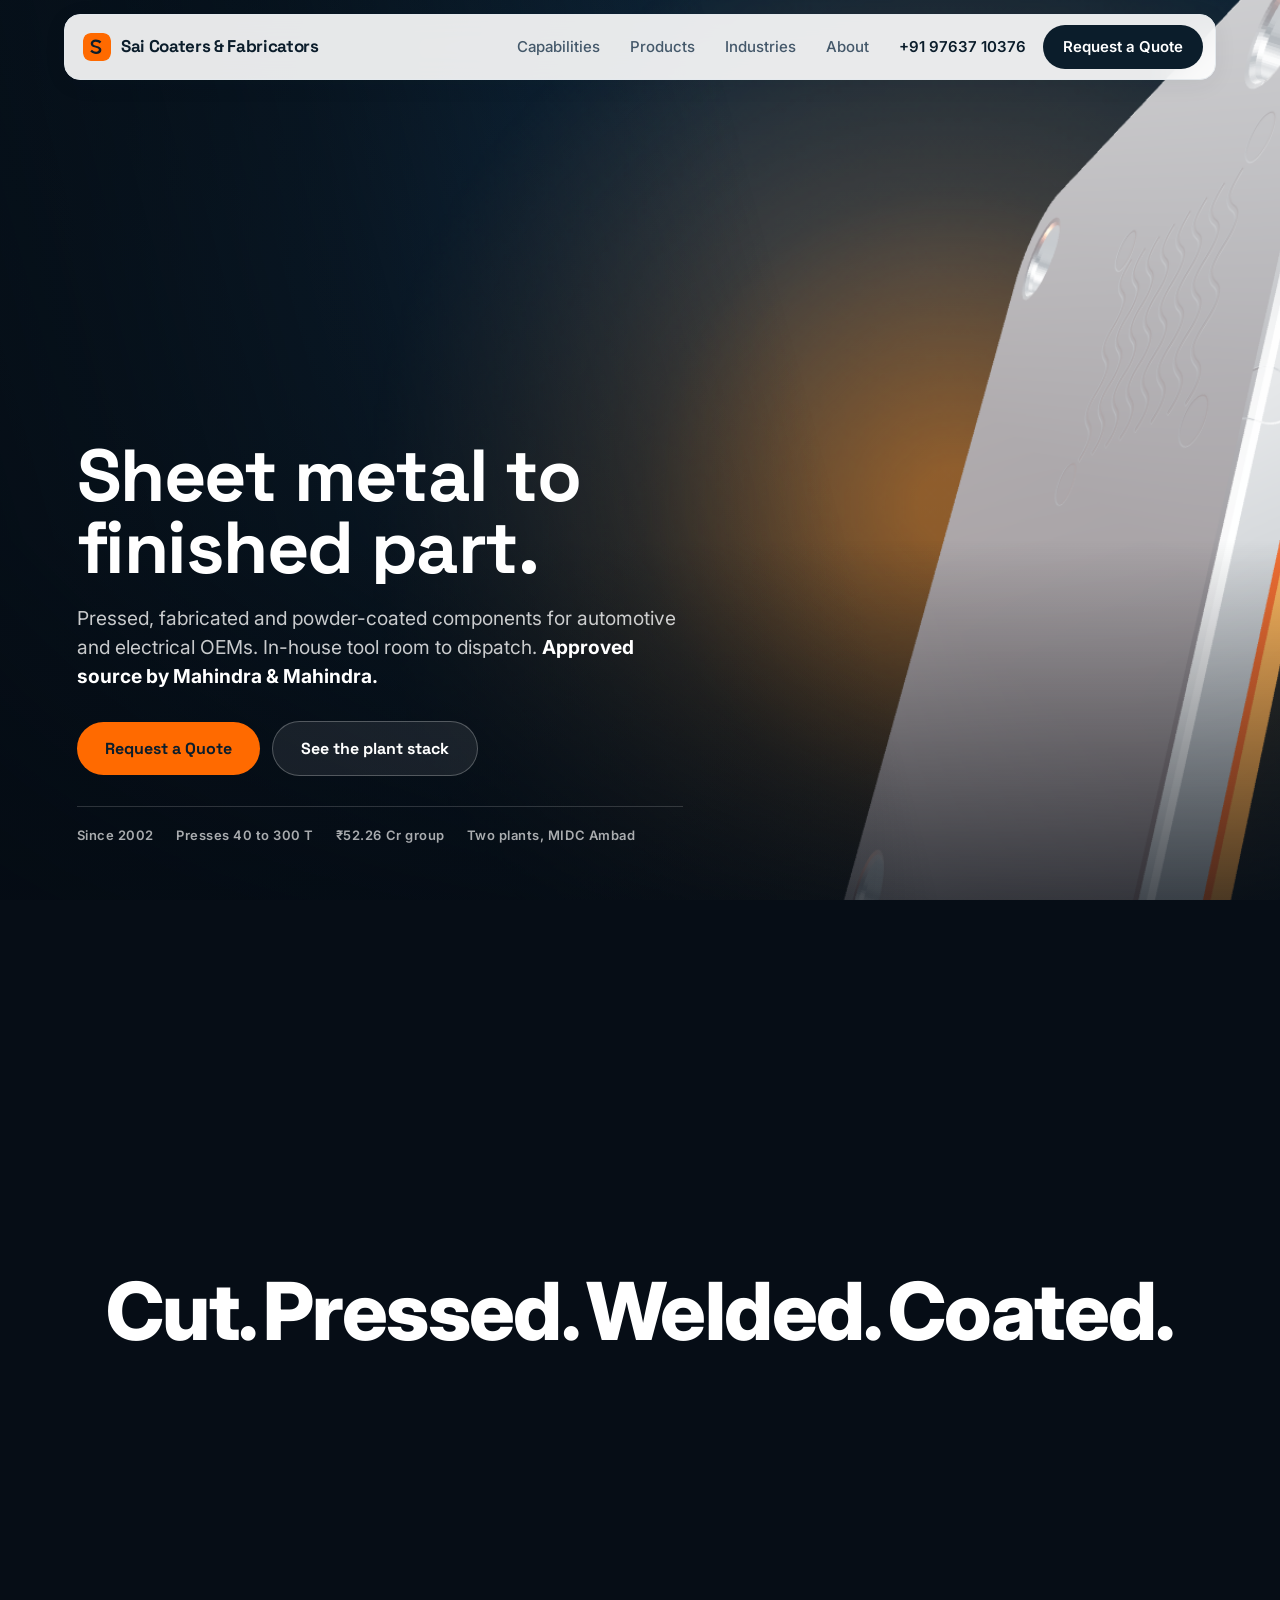
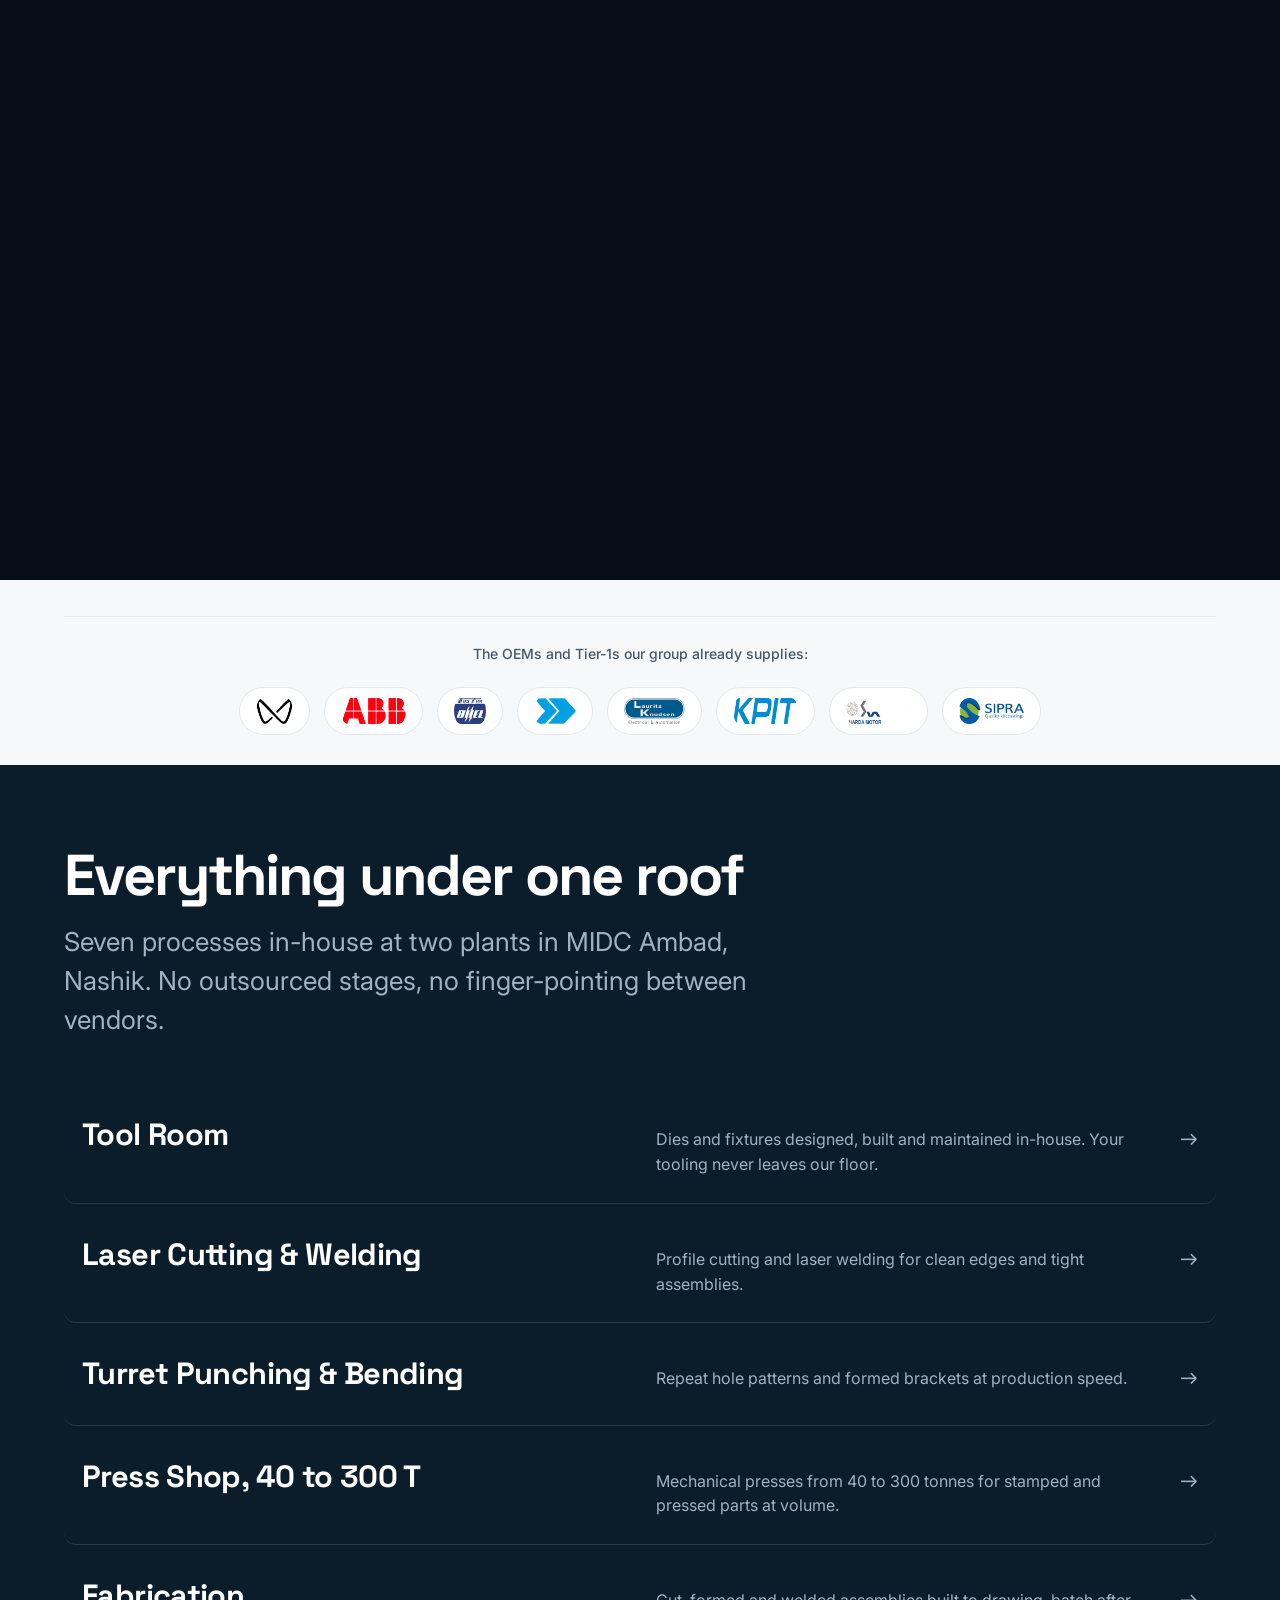
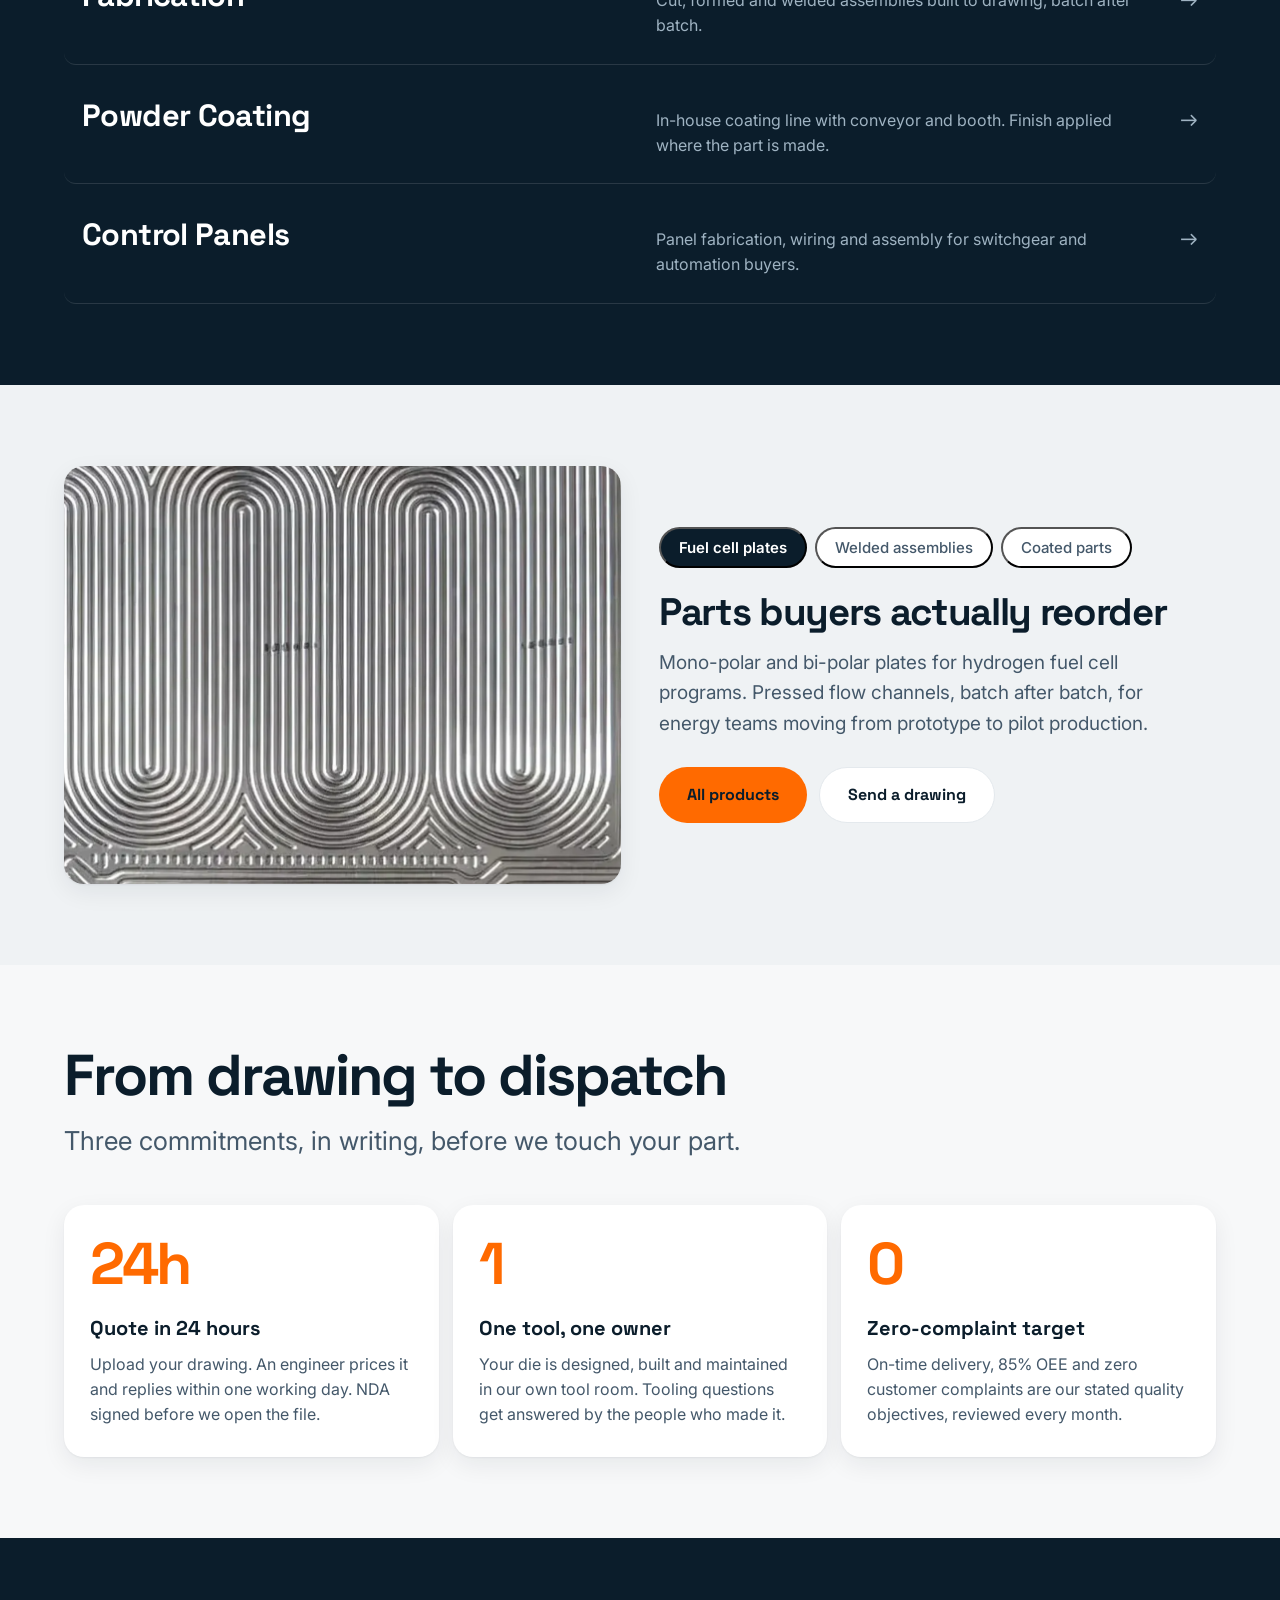
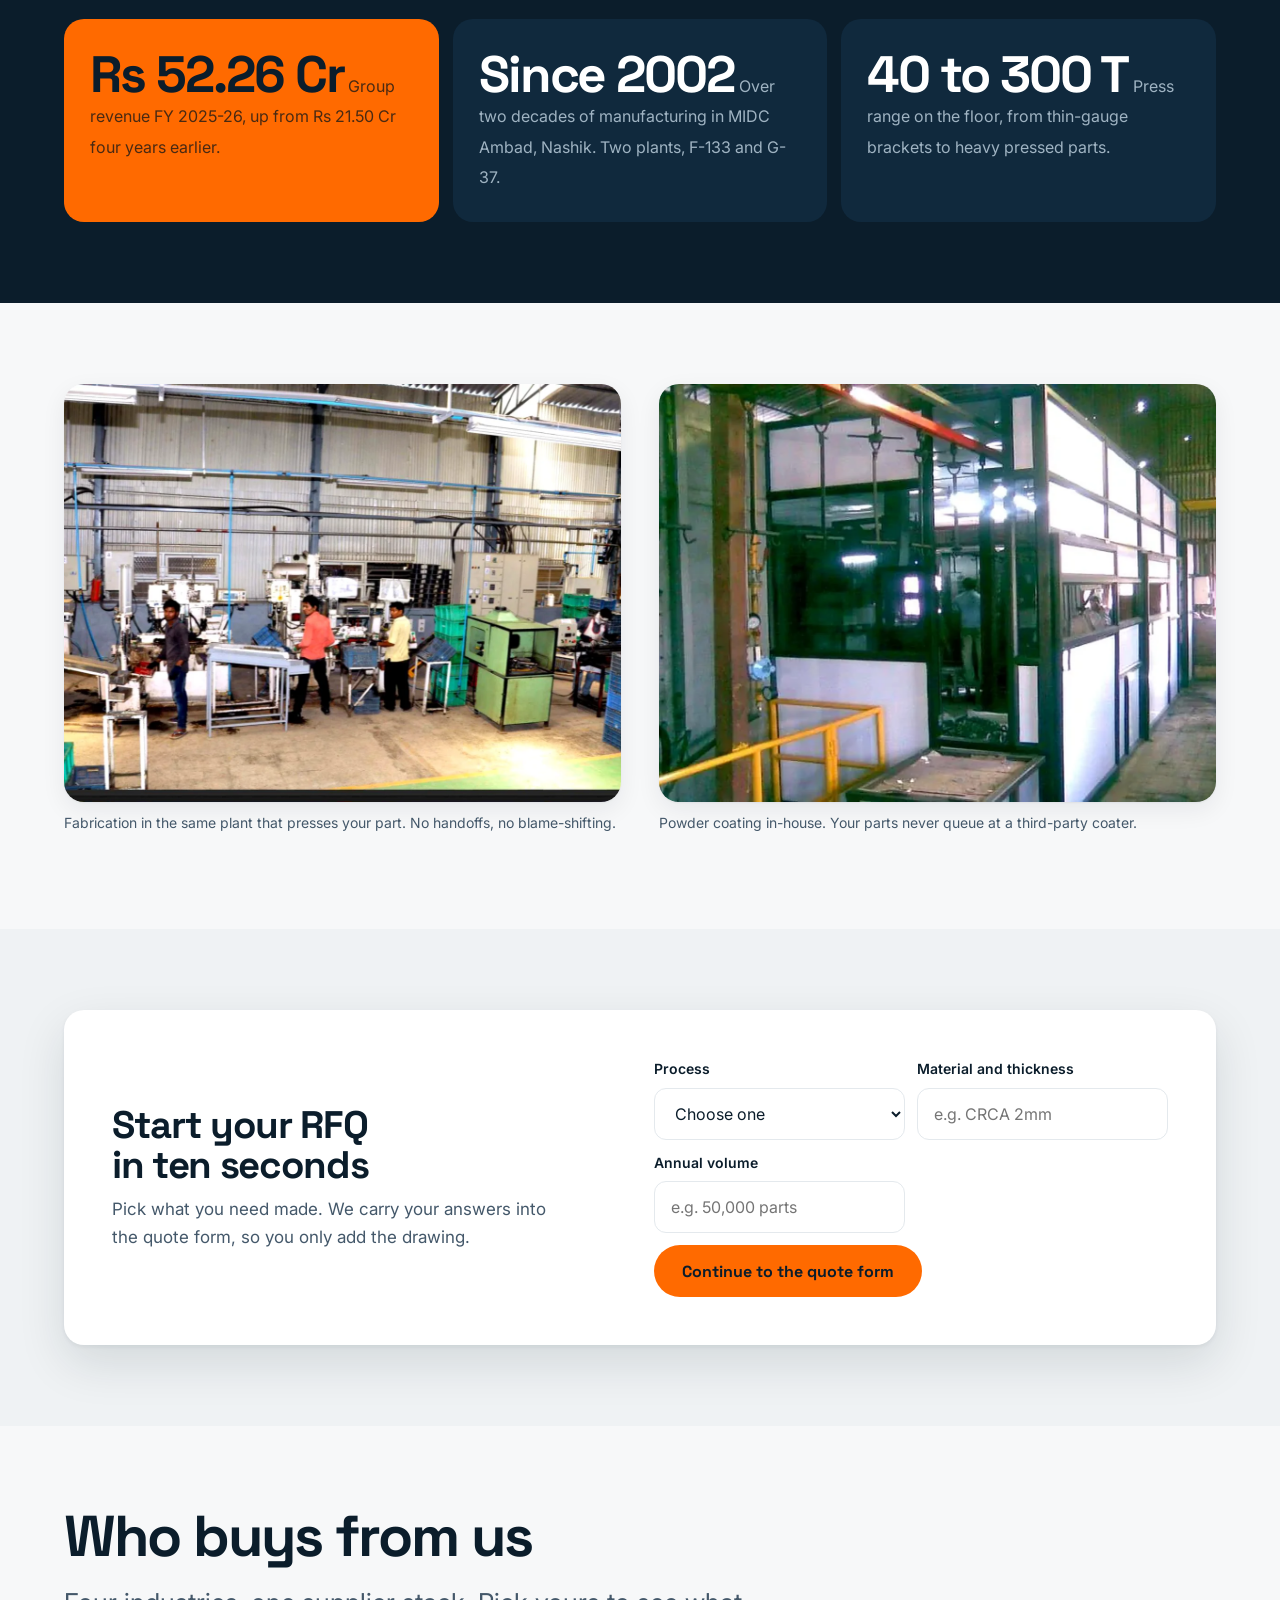
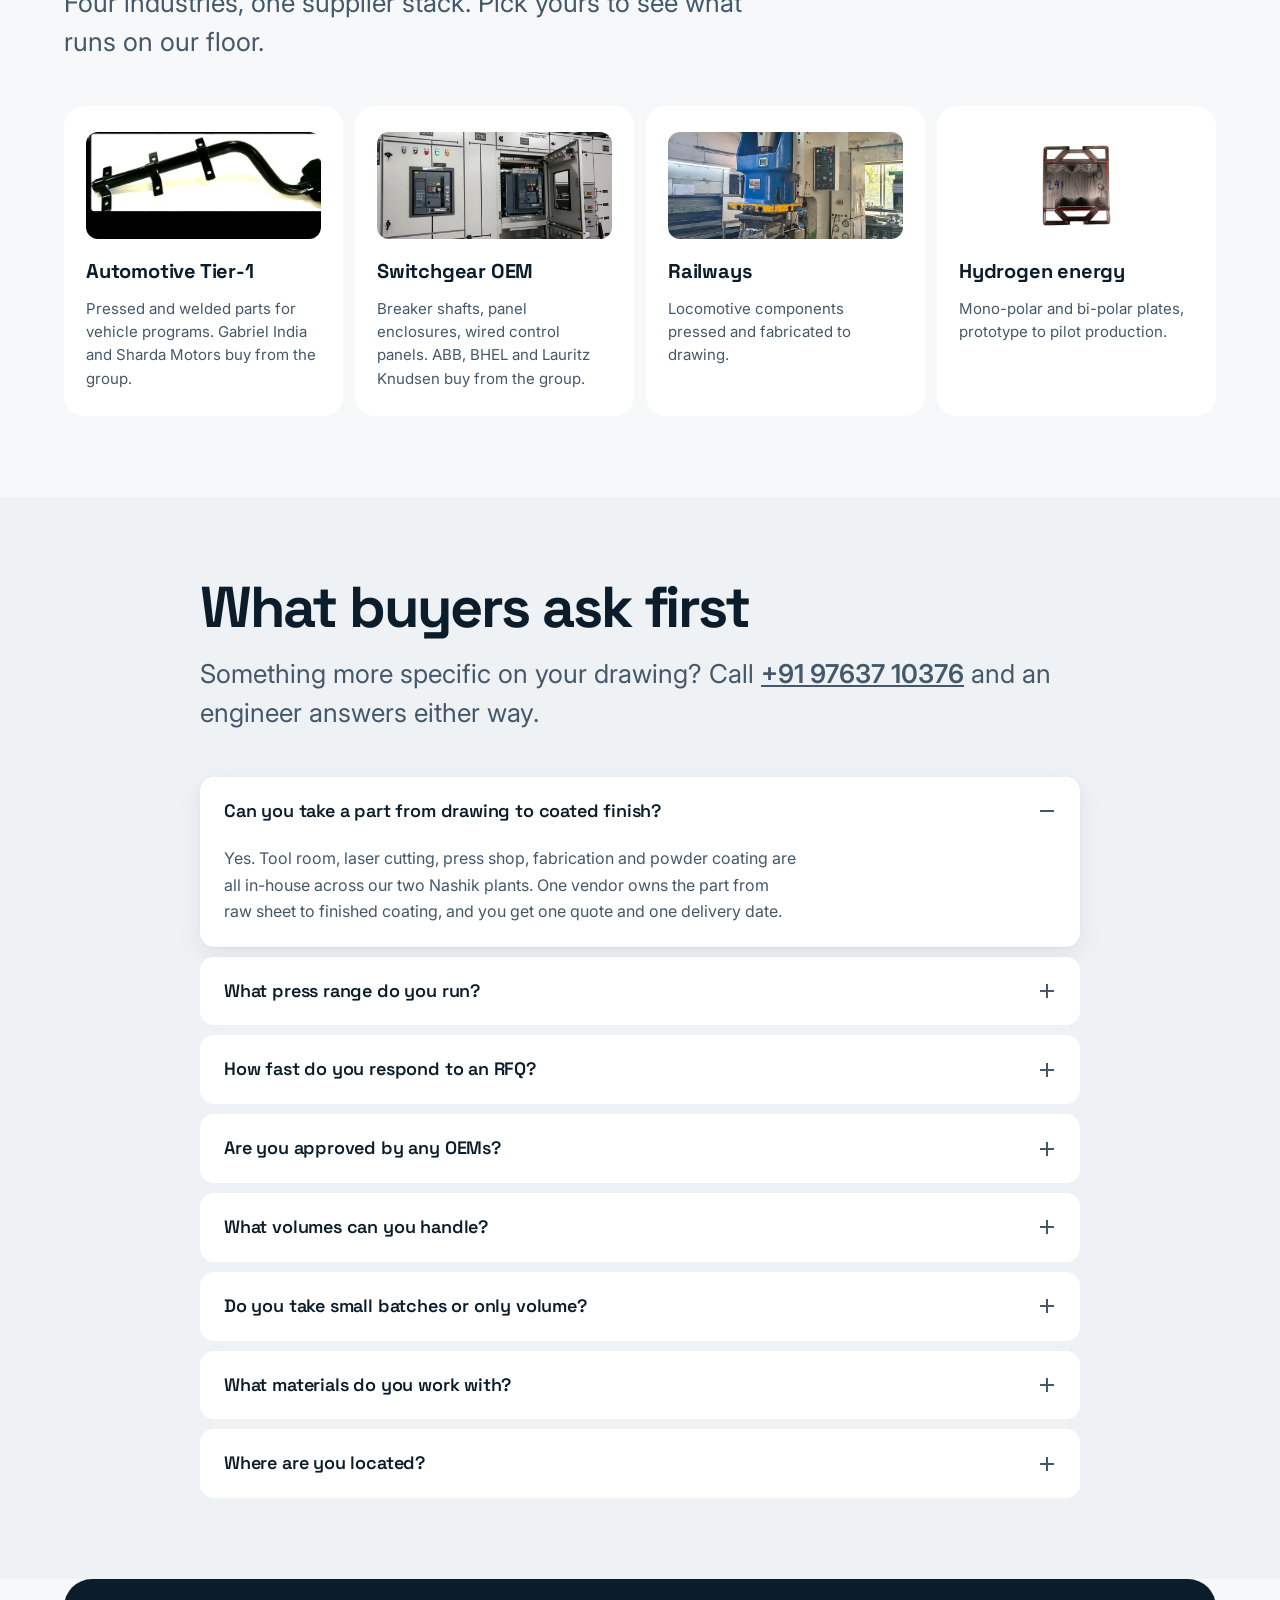
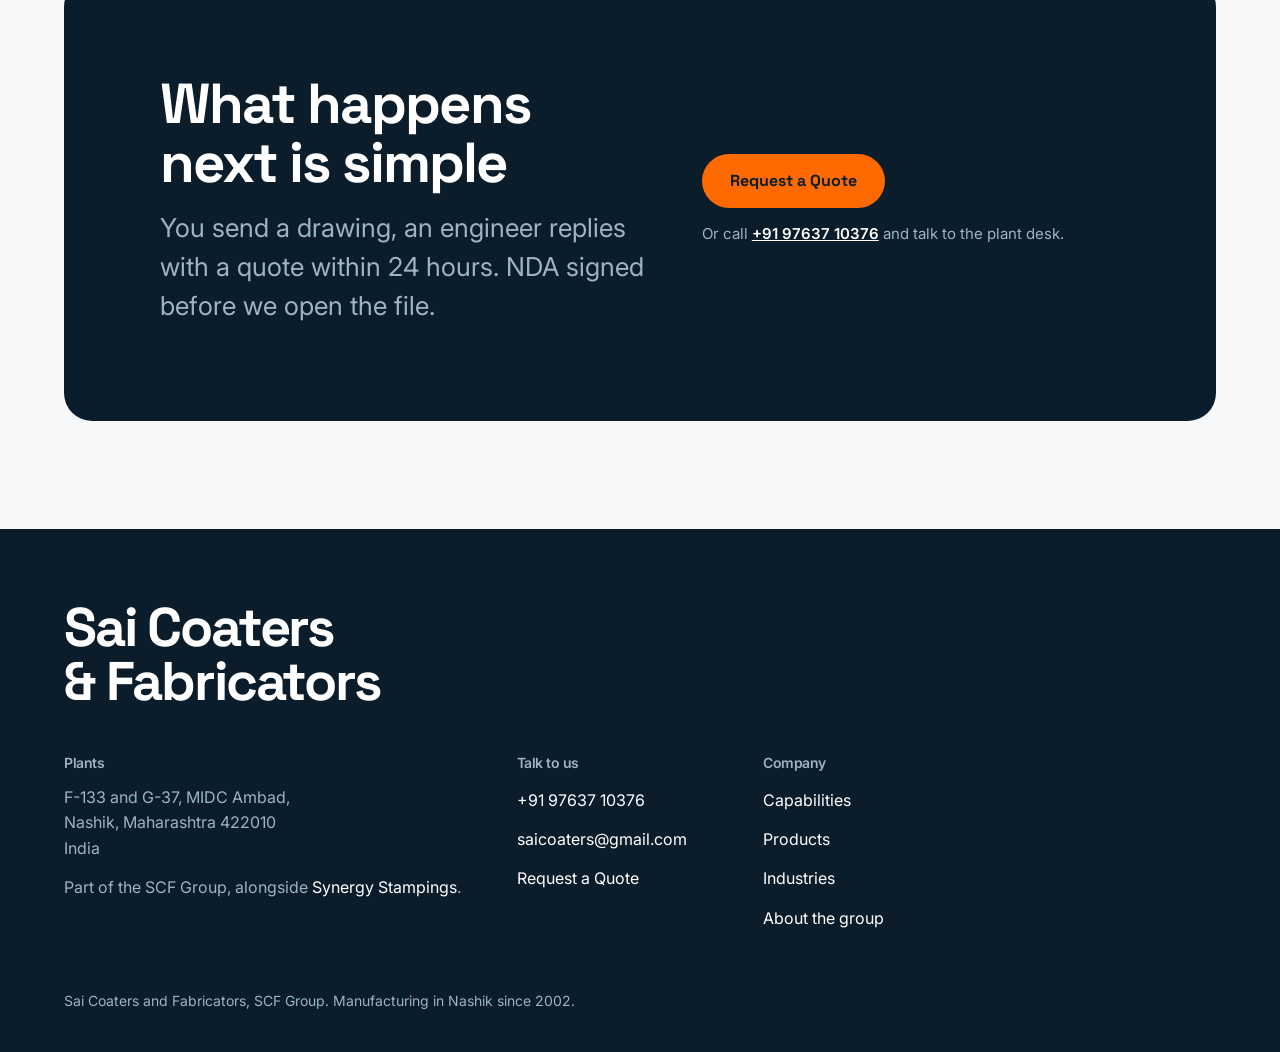
==== sai-coaters/index.html @ 622e9fc8 "QA gate pass: dead wa links live, scroll cue 12px, balanced headings, fluid stat figures" ====
<!DOCTYPE html>
<html lang="en">
<head>
<meta charset="UTF-8">
<meta name="viewport" content="width=device-width, initial-scale=1.0">
<title>Sai Coaters &amp; Fabricators | Pressed &amp; Coated Parts, Nashik</title>
<meta name="description" content="Pressed, fabricated and powder-coated components from MIDC Ambad, Nashik for automotive and electrical OEMs. Approved source by Mahindra &amp; Mahindra. Quotes in 24 hours.">
<link rel="canonical" href="https://site.xseven.us/sai-coaters/">
<meta property="og:type" content="website">
<meta property="og:title" content="Sai Coaters &amp; Fabricators | Pressed &amp; Coated Parts, Nashik">
<meta property="og:description" content="Full-stack component manufacturer in MIDC Ambad, Nashik since 2002. Tool room to dispatch under one roof. Approved source by Mahindra &amp; Mahindra.">
<meta property="og:image" content="assets/img/fabrication-shop.webp?v=1792076438">
<meta name="twitter:card" content="summary_large_image">
<meta name="twitter:title" content="Sai Coaters &amp; Fabricators | Pressed &amp; Coated Parts, Nashik">
<meta name="twitter:description" content="Pressed, fabricated and powder-coated components from Nashik for automotive and electrical OEMs. Quotes in 24 hours.">
<meta name="twitter:image" content="assets/img/fabrication-shop.webp?v=1792076438">
<link rel="icon" type="image/svg+xml" href="favicon.svg">
<link rel="preconnect" href="https://fonts.googleapis.com">
<link rel="preconnect" href="https://fonts.gstatic.com" crossorigin>
<link href="https://fonts.googleapis.com/css2?family=Space+Grotesk:wght@400;500;600;700&family=Inter:wght@400;500;600;700&display=swap" rel="stylesheet">
<link rel="stylesheet" href="assets/site.css?v=1792087501">
<script type="application/ld+json">
{
  "@context": "https://schema.org",
  "@graph": [
    {
      "@type": "Organization",
      "@id": "https://site.xseven.us/sai-coaters/#org",
      "name": "Sai Coaters and Fabricators",
      "alternateName": "SCF Group",
      "url": "https://site.xseven.us/sai-coaters/",
      "logo": "https://site.xseven.us/sai-coaters/favicon.svg",
      "foundingDate": "2002",
      "description": "Manufacturer of pressed, fabricated and powder-coated components for automotive and electrical OEMs. In-house tool room, press shop 40 to 300 tonnes, laser cutting and welding, powder coating and control panels across two plants in MIDC Ambad, Nashik.",
      "email": "saicoaters@gmail.com",
      "telephone": "+91-97637-10376",
      "address": {
        "@type": "PostalAddress",
        "streetAddress": "F-133 and G-37, MIDC Ambad",
        "addressLocality": "Nashik",
        "addressRegion": "Maharashtra",
        "postalCode": "422010",
        "addressCountry": "IN"
      },
      "parentOrganization": { "@type": "Organization", "name": "SCF Group" },
      "sameAs": [
        "https://www.indiamart.com/sai-coaters-fabricators/",
        "https://site.xseven.us/synergy-stampings/"
      ]
    },
    {
      "@type": "LocalBusiness",
      "@id": "https://site.xseven.us/sai-coaters/#plant-f133",
      "name": "Sai Coaters and Fabricators - Plant F-133",
      "image": "https://site.xseven.us/sai-coaters/assets/img/facility-building.webp?v=1792076438",
      "telephone": "+91-97637-10376",
      "email": "saicoaters@gmail.com",
      "address": { "@type": "PostalAddress", "streetAddress": "F-133, MIDC Ambad", "addressLocality": "Nashik", "addressRegion": "Maharashtra", "postalCode": "422010", "addressCountry": "IN" },
      "parentOrganization": { "@id": "https://site.xseven.us/sai-coaters/#org" },
      "priceRange": "B2B"
    },
    {
      "@type": "LocalBusiness",
      "@id": "https://site.xseven.us/sai-coaters/#plant-g37",
      "name": "Sai Coaters and Fabricators - Plant G-37",
      "telephone": "+91-97637-10376",
      "address": { "@type": "PostalAddress", "streetAddress": "G-37, MIDC Ambad", "addressLocality": "Nashik", "addressRegion": "Maharashtra", "postalCode": "422010", "addressCountry": "IN" },
      "parentOrganization": { "@id": "https://site.xseven.us/sai-coaters/#org" },
      "priceRange": "B2B"
    },
    {
      "@type": "WebSite",
      "url": "https://site.xseven.us/sai-coaters/",
      "name": "Sai Coaters and Fabricators",
      "publisher": { "@id": "https://site.xseven.us/sai-coaters/#org" }
    }
  ]
}
</script>
<script type="application/ld+json">
{
  "@context": "https://schema.org",
  "@type": "FAQPage",
  "mainEntity": [
    { "@type": "Question", "name": "Can you take a part from drawing to coated finish?", "acceptedAnswer": { "@type": "Answer", "text": "Yes. Tool room, laser cutting, press shop, fabrication and powder coating are all in-house across two plants in MIDC Ambad, Nashik. One vendor owns the part from raw sheet to finished coating." } },
    { "@type": "Question", "name": "What press range do you run?", "acceptedAnswer": { "@type": "Answer", "text": "Mechanical presses from 40 to 300 tonnes, including a SEYI SNX-110, with an in-house tool room that builds and maintains the dies." } },
    { "@type": "Question", "name": "How fast do you respond to an RFQ?", "acceptedAnswer": { "@type": "Answer", "text": "Within 24 hours of receiving your drawing. Send STEP, DXF, DWG or PDF. NDA signed before the file is opened when requested." } },
    { "@type": "Question", "name": "Are you approved by any OEMs?", "acceptedAnswer": { "@type": "Answer", "text": "Yes. Sai Coaters and Fabricators is an approved source for Mahindra & Mahindra. The group also supplies ABB India, BHEL, Gabriel India, Lauritz Knudsen, KPIT, Sharda Motors and Sipra Engineers." } },
    { "@type": "Question", "name": "What volumes can you handle?", "acceptedAnswer": { "@type": "Answer", "text": "Prototype to pilot to volume production. The group grew from Rs 21.50 Cr to Rs 52.26 Cr in four years on repeat OEM orders." } },
    { "@type": "Question", "name": "Do you take small batches or only volume?", "acceptedAnswer": { "@type": "Answer", "text": "Both. Prototype and pilot batches run through the same tool room as volume work, so a good part can scale without changing vendor." } },
    { "@type": "Question", "name": "What materials do you work with?", "acceptedAnswer": { "@type": "Answer", "text": "Sheet metal programs: CRCA, mild steel, stainless and coated steels in the thicknesses our 40 to 300 tonne presses handle. The drawing names the material and we confirm process fit in the quote." } },
    { "@type": "Question", "name": "Where are you located?", "acceptedAnswer": { "@type": "Answer", "text": "Two plants in MIDC Ambad, Nashik, Maharashtra 422010: F-133 and G-37. Call +91 97637 10376 to schedule a plant visit." } }
  ]
}
</script>
</head>
<body>
<a class="skip" href="#main">Skip to content</a>

<header class="site-head">
  <a class="wordmark" href="index.html" aria-label="Sai Coaters and Fabricators home">
    <svg class="mark" viewBox="0 0 32 32" aria-hidden="true"><rect width="32" height="32" rx="8" fill="#FF6A00"/><path d="M9 21.5c1.4 1.6 3.6 2.5 6 2.5 3.6 0 6-1.9 6-4.6 0-2.5-1.9-3.8-5.4-4.6-2.9-.7-4-1.3-4-2.6 0-1.2 1.1-2.1 2.9-2.1 1.9 0 3.4.8 4.6 2l1.9-2.4c-1.5-1.5-3.7-2.4-6.4-2.4-3.4 0-5.8 2-5.8 4.7 0 2.6 2 3.9 5.4 4.6 2.8.6 3.9 1.3 3.9 2.6 0 1.2-1.1 2.1-3 2.1-2 0-3.6-.8-4.9-2.2l-2.2 2.4z" fill="#0B1D2B"/></svg>
    Sai Coaters &amp; Fabricators
  </a>
  <button class="menu-toggle" aria-expanded="false" aria-controls="nav">Menu</button>
  <nav class="site-nav" id="nav" aria-label="Main">
    <a href="capabilities.html">Capabilities</a>
    <a href="products.html">Products</a>
    <a href="industries.html">Industries</a>
    <a href="about.html">About</a>
    <a href="tel:+919763710376" class="head-phone">+91 97637 10376</a>
    <a class="action" href="quote.html">Request a Quote</a>
  </nav>
</header>

<main id="main">

<!-- HERO -->
<section class="hero-cine hero-cine-dark">
    <div class="hero-3d" id="hero3d"><img class="fallback" src="assets/img/fuelcell-bipolar-plate.webp?v=1792076438" alt="Pressed bi-polar plate with serpentine flow channels, made by Sai Coaters for a hydrogen fuel cell program"></div>
    <div class="scrim"></div>
    <p class="kicker rise">Sai Coaters &amp; Fabricators &middot; MIDC Ambad, Nashik</p>
    <div class="hero-copy">
      <h1 class="hero-title">
        <span class="line"><span>Sheet metal to</span></span>
        <span class="line"><span>finished part.</span></span>
      </h1>
      <p class="hero-standfirst">Pressed, fabricated and powder-coated components for automotive and electrical OEMs. In-house tool room to dispatch. <b>Approved source by Mahindra &amp; Mahindra.</b></p>
      <div class="hero-actions">
        <a class="btn" href="quote.html">Request a Quote</a>
        <a class="btn secondary" href="capabilities.html">See the plant stack</a>
      </div>
      <div class="hero-proof">
        <span>Since 2002</span>
        <span>Presses 40 to 300 T</span>
        <span>&#8377;52.26 Cr group</span>
        <span>Two plants, MIDC Ambad</span>
      </div>
    </div>
    <p class="scroll-cue" aria-hidden="true">Scroll<span class="cue-line"></span></p>
  </section>
<section class="scene scene-dark" data-scene>
  <div class="scene-stage">
    <div class="scene-words"><span class="w" data-word>Cut.</span><span class="w" data-word>Pressed.</span><span class="w" data-word>Welded.</span><span class="w accent" data-word>Coated.</span></div>
    <p class="scene-sub">One roof in Nashik. Tool room to dispatch.</p>
    <div class="scene-progress"><i></i></div>
  </div>
</section>

<!-- PROOF BAR -->
<section class="hero" style="padding-top:0;">
  <div class="proof-bar" style="margin-top: clamp(20px, 4vh, 40px);">
    <p class="note">The OEMs and Tier-1s our group already supplies:</p>
    <div class="logo-strip" aria-label="OEMs and Tier-1 companies the SCF Group supplies">
        <img src="assets/logos/mahindra.png" alt="Mahindra & Mahindra logo" loading="lazy" height="30">
        <img src="assets/logos/abb.png" alt="ABB India logo" loading="lazy" height="30">
        <img src="assets/logos/bhel.png" alt="BHEL logo" loading="lazy" height="30">
        <img src="assets/logos/gabriel.png" alt="Gabriel India logo" loading="lazy" height="30">
        <img src="assets/logos/lauritzknudsen.png" alt="Lauritz Knudsen logo" loading="lazy" height="30">
        <img src="assets/logos/kpit.png" alt="KPIT logo" loading="lazy" height="30">
        <img src="assets/logos/shardamotors.png" alt="Sharda Motors logo" loading="lazy" height="30">
        <img src="assets/logos/sipra.png" alt="Sipra Engineers logo" loading="lazy" height="30">
      </div>
  </div>
</section>

<!-- CAPABILITIES -->
<section class="section dark" aria-labelledby="cap-h">
  <div class="section-head">
    <h2 id="cap-h">Everything under one roof</h2>
    <p>Seven processes in-house at two plants in MIDC Ambad, Nashik. No outsourced stages, no finger-pointing between vendors.</p>
  </div>
  <div class="cap-rows">
    <a class="cap-row rise" href="capabilities.html#tool-room"><span class="name">Tool Room</span><span class="desc">Dies and fixtures designed, built and maintained in-house. Your tooling never leaves our floor.</span><span class="arr" aria-hidden="true">&rarr;</span></a>
    <a class="cap-row rise" href="capabilities.html#laser"><span class="name">Laser Cutting &amp; Welding</span><span class="desc">Profile cutting and laser welding for clean edges and tight assemblies.</span><span class="arr" aria-hidden="true">&rarr;</span></a>
    <a class="cap-row rise" href="capabilities.html#laser"><span class="name">Turret Punching &amp; Bending</span><span class="desc">Repeat hole patterns and formed brackets at production speed.</span><span class="arr" aria-hidden="true">&rarr;</span></a>
    <a class="cap-row rise" href="capabilities.html#press"><span class="name">Press Shop, 40 to 300 T</span><span class="desc">Mechanical presses from 40 to 300 tonnes for stamped and pressed parts at volume.</span><span class="arr" aria-hidden="true">&rarr;</span></a>
    <a class="cap-row rise" href="capabilities.html#fabrication"><span class="name">Fabrication</span><span class="desc">Cut, formed and welded assemblies built to drawing, batch after batch.</span><span class="arr" aria-hidden="true">&rarr;</span></a>
    <a class="cap-row rise" href="capabilities.html#coating"><span class="name">Powder Coating</span><span class="desc">In-house coating line with conveyor and booth. Finish applied where the part is made.</span><span class="arr" aria-hidden="true">&rarr;</span></a>
    <a class="cap-row rise" href="capabilities.html#panels"><span class="name">Control Panels</span><span class="desc">Panel fabrication, wiring and assembly for switchgear and automation buyers.</span><span class="arr" aria-hidden="true">&rarr;</span></a>
  </div>
</section>

<!-- SHOWCASE -->
<section class="section tint" aria-labelledby="show-h">
  <div class="showcase">
    <div class="media-card rise">
      <div data-panel="plates">
        <img src="assets/img/fuelcell-bipolar-plate.webp?v=1792076438" alt="Pressed stainless bi-polar plate with serpentine flow channels for a hydrogen fuel cell stack" width="961" height="1000" loading="lazy">
      </div>
      <div data-panel="shafts" hidden>
        <img src="assets/img/breaker-shaft-range.webp?v=1792076438" alt="Range of welded electrical breaker shaft assemblies in zinc and black finishes" width="1300" height="837" loading="lazy">
      </div>
      <div data-panel="coated" hidden>
        <img src="assets/img/coated-tube-black.webp?v=1792076438" alt="Gloss black powder-coated tubular component" width="735" height="273" loading="lazy">
      </div>
    </div>
    <div class="rise">
      <div class="tabs" role="tablist" aria-label="Product families">
        <button class="tab" role="tab" data-tab="plates" aria-selected="true">Fuel cell plates</button>
        <button class="tab" role="tab" data-tab="shafts" aria-selected="false">Welded assemblies</button>
        <button class="tab" role="tab" data-tab="coated" aria-selected="false">Coated parts</button>
      </div>
      <h2 class="showcase-title" id="show-h">Parts buyers actually reorder</h2>
      <div data-panel="plates">
        <p class="showcase-desc">Mono-polar and bi-polar plates for hydrogen fuel cell programs. Pressed flow channels, batch after batch, for energy teams moving from prototype to pilot production.</p>
      </div>
      <div data-panel="shafts" hidden>
        <p class="showcase-desc">Electrical breaker shafts and welded assemblies for switchgear OEMs. Built to drawing, plated or coated to spec, repeat orders held to the same tool and the same settings.</p>
      </div>
      <div data-panel="coated" hidden>
        <p class="showcase-desc">Powder-coated components finished on our own conveyor line. The coating is applied in the same plant that cuts and presses the part, so finish quality has one owner.</p>
      </div>
      <div class="showcase-cta">
        <a class="btn" href="products.html">All products</a>
        <a class="btn secondary" href="quote.html">Send a drawing</a>
      </div>
    </div>
  </div>
</section>

<!-- PROCESS -->
<section class="section" aria-labelledby="proc-h">
  <div class="section-head">
    <h2 id="proc-h">From drawing to dispatch</h2>
    <p>Three commitments, in writing, before we touch your part.</p>
  </div>
  <div class="process-grid">
    <div class="process-card rise">
      <div class="big">24h</div>
      <div class="stage">Quote in 24 hours</div>
      <p class="stage-desc">Upload your drawing. An engineer prices it and replies within one working day. NDA signed before we open the file.</p>
    </div>
    <div class="process-card rise">
      <div class="big">1</div>
      <div class="stage">One tool, one owner</div>
      <p class="stage-desc">Your die is designed, built and maintained in our own tool room. Tooling questions get answered by the people who made it.</p>
    </div>
    <div class="process-card rise">
      <div class="big">0</div>
      <div class="stage">Zero-complaint target</div>
      <p class="stage-desc">On-time delivery, 85% OEE and zero customer complaints are our stated quality objectives, reviewed every month.</p>
    </div>
  </div>
</section>

<!-- STATS -->
<section class="section dark" aria-label="Company facts">
  <div class="stats-grid">
    <div class="stat-card hot rise">
      <span class="n">Rs 52.26 Cr</span>
      <span class="l">Group revenue FY 2025-26, up from Rs 21.50 Cr four years earlier.</span>
    </div>
    <div class="stat-card rise">
      <span class="n">Since 2002</span>
      <span class="l">Over two decades of manufacturing in MIDC Ambad, Nashik. Two plants, F-133 and G-37.</span>
    </div>
    <div class="stat-card rise">
      <span class="n">40 to 300 T</span>
      <span class="l">Press range on the floor, from thin-gauge brackets to heavy pressed parts.</span>
    </div>
  </div>
</section>

<!-- PLANT PHOTOS -->
<section class="section" aria-label="Inside the plant">
  <div class="showcase" style="align-items:start;">
    <figure class="fig rise" style="margin:0;">
      <img src="assets/img/fabrication-shop.webp?v=1792076438" alt="The fabrication bay at F-133, MIDC Ambad" loading="lazy" style="width:100%; border-radius:20px; box-shadow: var(--shadow);">
      <figcaption>Fabrication in the same plant that presses your part. No handoffs, no blame-shifting.</figcaption>
    </figure>
    <figure class="fig rise" style="margin:0;">
      <img src="assets/img/powder-coating-booth.webp?v=1792076438" alt="Powder coating booth and overhead conveyor" loading="lazy" style="width:100%; border-radius:20px; box-shadow: var(--shadow);">
      <figcaption>Powder coating in-house. Your parts never queue at a third-party coater.</figcaption>
    </figure>
  </div>
</section>

<!-- PREFILL: live RFQ starter -->
<section class="section tint" aria-labelledby="pre-h">
  <div class="prefill-card rise">
    <div class="intro">
      <h2 id="pre-h">Start your RFQ in ten seconds</h2>
      <p>Pick what you need made. We carry your answers into the quote form, so you only add the drawing.</p>
    </div>
    <form data-prefill>
      <div>
        <label for="pf-process">Process</label>
        <select id="pf-process" name="process">
          <option value="">Choose one</option>
          <option value="Pressing / stamping">Pressing / stamping</option>
          <option value="Laser cutting">Laser cutting</option>
          <option value="Fabrication and welding">Fabrication and welding</option>
          <option value="Powder coating">Powder coating</option>
          <option value="Control panel">Control panel</option>
          <option value="Full stack, cut to coated">Full stack, cut to coated</option>
        </select>
      </div>
      <div>
        <label for="pf-material">Material and thickness</label>
        <input id="pf-material" name="material" type="text" placeholder="e.g. CRCA 2mm">
      </div>
      <div>
        <label for="pf-volume">Annual volume</label>
        <input id="pf-volume" name="volume" type="text" placeholder="e.g. 50,000 parts">
      </div>
      <button class="btn go" type="submit">Continue to the quote form</button>
    </form>
  </div>
</section>

<!-- WHO BUYS -->
<section class="section" aria-labelledby="who-h">
  <div class="section-head">
    <h2 id="who-h">Who buys from us</h2>
    <p>Four industries, one supplier stack. Pick yours to see what runs on our floor.</p>
  </div>
  <div class="who-grid">
    <a class="who rise" href="industries.html"><img src="assets/img/coated-tube-black.webp?v=1792076438" alt="Powder-coated automotive component" loading="lazy" style="width:100%; aspect-ratio:2.2; object-fit:cover; border-radius:12px; margin-bottom:6px;"><b>Automotive Tier-1</b><span>Pressed and welded parts for vehicle programs. Gabriel India and Sharda Motors buy from the group.</span></a>
    <a class="who rise" href="industries.html"><img src="assets/img/control-panel-wiring.webp?v=1792076438" alt="Wired control panel lineup" loading="lazy" style="width:100%; aspect-ratio:2.2; object-fit:cover; border-radius:12px; margin-bottom:6px;"><b>Switchgear OEM</b><span>Breaker shafts, panel enclosures, wired control panels. ABB, BHEL and Lauritz Knudsen buy from the group.</span></a>
    <a class="who rise" href="industries.html"><img src="assets/img/press-seyi-110.webp?v=1792076438" alt="Press running locomotive components" loading="lazy" style="width:100%; aspect-ratio:2.2; object-fit:cover; border-radius:12px; margin-bottom:6px;"><b>Railways</b><span>Locomotive components pressed and fabricated to drawing.</span></a>
    <a class="who rise" href="industries.html"><img class="cutout" src="assets/img/fuelcell-monopolar-plate.webp?v=1792076438" alt="Mono-polar hydrogen fuel cell plate" loading="lazy" style="width:100%; aspect-ratio:2.2; object-fit:cover; border-radius:12px; margin-bottom:6px;"><b>Hydrogen energy</b><span>Mono-polar and bi-polar plates, prototype to pilot production.</span></a>
  </div>
</section>

<!-- FAQ -->
<section class="section tint" aria-labelledby="faq-h">
  <div class="section-head">
    <h2 id="faq-h">What buyers ask first</h2>
    <p>Something more specific on your drawing? Call <a href="tel:+919763710376" style="font-weight:600;">+91 97637 10376</a> and an engineer answers either way.</p>
  </div>
  <div class="faq-list">
    <details class="faq-item rise" open>
      <summary>Can you take a part from drawing to coated finish?<span class="plus" aria-hidden="true"></span></summary>
      <p class="answer">Yes. Tool room, laser cutting, press shop, fabrication and powder coating are all in-house across our two Nashik plants. One vendor owns the part from raw sheet to finished coating, and you get one quote and one delivery date.</p>
    </details>
    <details class="faq-item rise">
      <summary>What press range do you run?<span class="plus" aria-hidden="true"></span></summary>
      <p class="answer">Mechanical presses from 40 to 300 tonnes, including a SEYI SNX-110, with an in-house tool room that builds and maintains the dies. Tell us the material and thickness on your drawing and we will confirm the press fit in the quote.</p>
    </details>
    <details class="faq-item rise">
      <summary>How fast do you respond to an RFQ?<span class="plus" aria-hidden="true"></span></summary>
      <p class="answer">Within 24 hours of receiving your drawing, an engineer replies with questions or a price. Send STEP, DXF, DWG or PDF. If you need an NDA before we open the file, tick the box on the form and we sign first.</p>
    </details>
    <details class="faq-item rise">
      <summary>Are you approved by any OEMs?<span class="plus" aria-hidden="true"></span></summary>
      <p class="answer">Yes. Sai Coaters and Fabricators is an approved source for Mahindra &amp; Mahindra. The group also supplies ABB India, BHEL, Gabriel India, Lauritz Knudsen, KPIT, Sharda Motors and Sipra Engineers.</p>
    </details>
    <details class="faq-item rise">
      <summary>What volumes can you handle?<span class="plus" aria-hidden="true"></span></summary>
      <p class="answer">The group grew from Rs 21.50 Cr to Rs 52.26 Cr in four years by taking repeat production for automotive and electrical OEMs. Prototype to pilot to volume runs are all quoted; annual volume on the RFQ form tells us which press and line to plan around.</p>
    </details>
    <details class="faq-item rise">
      <summary>Do you take small batches or only volume?<span class="plus" aria-hidden="true"></span></summary>
      <p class="answer">Both. Prototype and pilot batches run through the same tool room as volume work, so a good part can scale without changing vendor. Tell us the annual volume on the form and we plan the press and the die around it.</p>
    </details>
    <details class="faq-item rise">
      <summary>What materials do you work with?<span class="plus" aria-hidden="true"></span></summary>
      <p class="answer">Sheet metal programs are our daily work: CRCA, mild steel, stainless and coated steels in the thicknesses our 40 to 300 tonne presses handle. If your drawing names the material, we confirm the process fit in the quote.</p>
    </details>
    <details class="faq-item rise">
      <summary>Where are you located?<span class="plus" aria-hidden="true"></span></summary>
      <p class="answer">Two plants in MIDC Ambad, Nashik, Maharashtra 422010: F-133 and G-37. Buyers are welcome to visit the plant; call +91 97637 10376 to schedule a walk-through.</p>
    </details>
  </div>
</section>

<!-- CTA -->
<section class="cta-panel" aria-labelledby="cta-h">
  <div>
    <h2 id="cta-h">What happens next is simple</h2>
    <p>You send a drawing, an engineer replies with a quote within 24 hours. NDA signed before we open the file.</p>
  </div>
  <div class="right">
    <a class="btn" href="quote.html">Request a Quote</a>
    <span class="mini">Or call <a href="tel:+919763710376" style="color:#fff; font-weight:600;">+91 97637 10376</a> and talk to the plant desk.</span>
  </div>
</section>

</main>

<footer class="site-foot">
  <div class="foot-name">Sai Coaters<br>&amp; Fabricators</div>
  <div class="foot-grid">
    <div>
      <h3>Plants</h3>
      <address>F-133 and G-37, MIDC Ambad,<br>Nashik, Maharashtra 422010<br>India</address>
      <p style="margin-top:14px;">Part of the SCF Group, alongside <a href="https://site.xseven.us/synergy-stampings/" rel="noopener">Synergy Stampings</a>.</p>
    </div>
    <div>
      <h3>Talk to us</h3>
      <ul>
        <li><a href="tel:+919763710376">+91 97637 10376</a></li>
        <li><a href="mailto:saicoaters@gmail.com">saicoaters@gmail.com</a></li>
        <li><a href="quote.html">Request a Quote</a></li>
      </ul>
    </div>
    <div>
      <h3>Company</h3>
      <ul>
        <li><a href="capabilities.html">Capabilities</a></li>
        <li><a href="products.html">Products</a></li>
        <li><a href="industries.html">Industries</a></li>
        <li><a href="about.html">About the group</a></li>
      </ul>
    </div>
  </div>
  <div class="foot-legal">
    <span>Sai Coaters and Fabricators, SCF Group. Manufacturing in Nashik since 2002.</span>
  </div>
</footer>

<script type="importmap">
{"imports": {"three": "./assets/vendor/three.module.js", "three/addons/": "./assets/vendor/"}}
</script>
<script type="module">
  import { initHero3D } from './assets/hero3d.js?v=1792087501';
  try {
    initHero3D({ kind: 'plate', accent: 0xFF6A00, mount: '#hero3d', modelX: 2.0, modelScale: 1.18 });
    document.getElementById('hero3d').classList.add('on');
  } catch (e) { /* fallback photo stays */ }
</script>
<script src="assets/scrollfx.js?v=1792087501" defer></script>
<script src="assets/site.js?v=1792087501" defer></script>
</body>
</html>
---- sai-coaters/assets/site.css ----
/* Sai Coaters & Fabricators — modern industrial system
   Light precision UI, navy ink, safety-orange accent, dark navy contrast sections. */

:root {
  --bg: #F7F8F9;
  --surface: #FFFFFF;
  --surface-2: #EFF2F4;
  --line: #E4E9ED;
  --ink: #0B1D2B;
  --ink-2: #44586A;
  --navy: #0B1D2B;
  --navy-2: #10293D;
  --orange: #FF6A00;
  --muted-dark: #9FB3C2;

  --font-display: 'Space Grotesk', sans-serif;
  --font-text: 'Inter', sans-serif;

  --step-small: clamp(0.8125rem, 0.79rem + 0.1vw, 0.875rem);
  --step-body: clamp(1.0625rem, 1rem + 0.25vw, 1.1875rem);
  --step-lead: clamp(1.25rem, 1.1rem + 0.7vw, 1.625rem);
  --step-head: clamp(2rem, 1.3rem + 3.2vw, 3.6rem);
  --step-hero: clamp(2.4rem, 1.4rem + 4.2vw, 4.4rem);

  --margin: clamp(20px, 5vw, 80px);
  --r-lg: 20px;
  --r-md: 14px;
  --shadow: 0 1px 2px rgba(11,29,43,0.05), 0 8px 24px rgba(11,29,43,0.07);
  --shadow-lg: 0 2px 4px rgba(11,29,43,0.06), 0 18px 48px rgba(11,29,43,0.12);
  --spring: cubic-bezier(0.34, 1.4, 0.44, 1);
}

* { margin: 0; padding: 0; box-sizing: border-box; }
html { scroll-behavior: smooth; }
body {
  font-family: var(--font-text);
  font-size: var(--step-body);
  line-height: 1.6;
  color: var(--ink);
  background: var(--bg);
  -webkit-font-smoothing: antialiased;
}
::selection { background: var(--orange); color: var(--ink); }
a { color: inherit; }
img { display: block; max-width: 100%; }
:focus-visible { outline: 3px solid var(--orange); outline-offset: 2px; border-radius: 6px; }

h1, h2, h3, .display {
  font-family: var(--font-display);
  font-weight: 700;
  letter-spacing: -0.035em;
  line-height: 1.04;
  text-wrap: balance;
}

.skip { position: absolute; left: -999px; top: 8px; background: var(--ink); color: #fff; padding: 10px 16px; z-index: 200; border-radius: 8px; }
.skip:focus { left: 8px; }

/* ---------- header: floating bar ---------- */
.site-head {
  position: sticky; top: 14px; z-index: 100;
  margin: 14px var(--margin) 0;
  display: flex; align-items: center; gap: 18px;
  background: rgba(255,255,255,0.9);
  -webkit-backdrop-filter: blur(14px); backdrop-filter: blur(14px);
  border: 1px solid var(--line);
  border-radius: 16px;
  padding: 10px 12px 10px 18px;
  box-shadow: 0 4px 24px rgba(11,29,43,0.06);
}
.wordmark {
  display: flex; align-items: center; gap: 10px;
  font-family: var(--font-display); font-weight: 700; letter-spacing: -0.02em;
  font-size: 17px; text-decoration: none; white-space: nowrap;
}
.wordmark .mark { width: 28px; height: 28px; flex: none; border-radius: 8px; }
.site-nav { display: flex; align-items: center; gap: 4px; margin-left: auto; }
.site-nav a {
  padding: 9px 13px; border-radius: 10px;
  color: var(--ink-2); text-decoration: none; font-size: 15px; font-weight: 500;
  transition: background 160ms ease, color 160ms ease;
}
.site-nav a:hover { background: var(--surface-2); color: var(--ink); }
.site-nav a.head-phone { font-weight: 600; color: var(--ink); }
.site-nav a.action { background: var(--ink); color: #fff; font-weight: 600; padding: 10px 20px; border-radius: 999px; }
.site-nav a.action:hover { background: var(--orange); color: var(--ink); }
.menu-toggle { display: none; }

/* ---------- hero: modern split ---------- */
.hero { padding: clamp(40px, 8vh, 90px) var(--margin) 0; }
.hero-grid {
  display: grid; grid-template-columns: 1.05fr 0.95fr;
  gap: clamp(28px, 4vw, 64px); align-items: start;
}
.hero-copy { padding-top: clamp(8px, 3vh, 40px); }
.hero-eyebrow {
  display: inline-flex; align-items: center; gap: 8px;
  font-size: 14px; font-weight: 600; color: var(--ink-2);
  background: var(--surface-2); border-radius: 999px;
  padding: 7px 14px; margin-bottom: 22px;
}
.hero-eyebrow .dot { width: 8px; height: 8px; border-radius: 50%; background: var(--orange); }
.hero-title { font-size: var(--step-hero); max-width: 15ch; }
.hero-title .line { display: block; overflow: hidden; }
.hero-title .line > span { display: inline-block; transform: translateY(110%); }
.hero-standfirst {
  margin-top: 22px; max-width: 46ch;
  font-size: var(--step-lead); line-height: 1.5; color: var(--ink-2);
}
.hero-standfirst b { color: var(--ink); }
.hero-proof { margin-top: 22px; display: flex; flex-wrap: wrap; gap: 8px; }
.hero-proof span {
  font-size: 14px; font-weight: 600; color: var(--ink);
  background: var(--surface-2);
  padding: 8px 14px; border-radius: 999px;
}
.hero-actions { margin-top: 30px; display: flex; gap: 12px; flex-wrap: wrap; align-items: center; }

.btn {
  display: inline-flex; align-items: center; justify-content: center; gap: 10px;
  min-height: 52px; padding: 14px 28px;
  font-family: var(--font-display); font-weight: 700; font-size: 16px;
  text-decoration: none; border: 0; cursor: pointer; border-radius: 999px;
  background: var(--orange); color: var(--ink);
  transition: transform 220ms var(--spring), background 160ms ease, box-shadow 220ms ease;
}
.btn:hover { background: var(--ink); color: #fff; transform: translateY(-2px); box-shadow: var(--shadow-lg); }
.btn.secondary { background: var(--surface); color: var(--ink); border: 1px solid var(--line); }
.btn.secondary:hover { background: var(--surface-2); color: var(--ink); box-shadow: var(--shadow); }
.btn.on-dark { background: #fff; color: var(--ink); }
.btn.on-dark:hover { background: var(--orange); color: var(--ink); }

.hero-media { position: relative; }
.hero-media .frame {
  border-radius: var(--r-lg); overflow: hidden; box-shadow: var(--shadow-lg);
}
.hero-media img { width: 100%; max-height: 560px; object-fit: cover; transition: transform 600ms ease; }
.hero-media:hover img { transform: scale(1.02); }
.hero-media .tag {
  position: absolute; left: 16px; bottom: 16px;
  background: rgba(11,29,43,0.88); color: #fff; -webkit-backdrop-filter: blur(8px); backdrop-filter: blur(8px);
  font-size: 14px; font-weight: 600; padding: 10px 16px; border-radius: 999px;
}

/* proof bar under hero */
.proof-bar { margin-top: clamp(36px, 7vh, 70px); padding: 26px 0; border-top: 1px solid var(--line); }
.proof-bar .note { font-size: 14px; color: var(--ink-2); margin-bottom: 14px; font-weight: 500; }
.proof-bar .names {
  display: flex; flex-wrap: wrap; gap: 10px 30px; align-items: center;
  font-family: var(--font-display); font-weight: 600; font-size: clamp(1rem, 1.6vw, 1.25rem); letter-spacing: -0.01em; color: var(--ink-2);
}

/* ---------- generic section ---------- */
.section { padding: clamp(48px, 9vh, 96px) var(--margin); }
.section.dark { background: var(--navy); color: #fff; }
.section.tint { background: var(--surface-2); }
.section-head { max-width: 720px; margin-bottom: clamp(36px, 6vh, 60px); }
.section-head h2 { font-size: var(--step-head); }
.section-head p { margin-top: 16px; font-size: var(--step-lead); color: var(--ink-2); line-height: 1.5; }
.section.dark .section-head p { color: var(--muted-dark); }

/* capability rows */
.cap-rows { display: flex; flex-direction: column; }
.cap-row {
  display: grid; grid-template-columns: 1.1fr 1fr auto; gap: 24px; align-items: baseline;
  padding: 26px 18px; border-bottom: 1px solid rgba(255,255,255,0.12);
  text-decoration: none; color: #fff; border-radius: 12px;
  transition: background 160ms ease, padding-left 220ms var(--spring);
}
.cap-row:hover { background: var(--navy-2); padding-left: 28px; }
.cap-row .name { font-family: var(--font-display); font-weight: 700; letter-spacing: -0.02em; font-size: clamp(1.4rem, 2.4vw, 2.1rem); }
.cap-row:hover .name { color: var(--orange); }
.cap-row .desc { font-size: 16px; line-height: 1.55; color: var(--muted-dark); }
.cap-row .arr { color: var(--muted-dark); font-family: var(--font-display); font-size: 22px; transition: transform 220ms var(--spring), color 160ms; }
.cap-row:hover .arr { transform: translateX(6px); color: var(--orange); }

/* showcase: modern split */
.showcase { display: grid; grid-template-columns: 1fr 1fr; gap: clamp(24px, 4vw, 64px); align-items: center; }
.showcase .media-card {
  border-radius: var(--r-lg); overflow: hidden;
  box-shadow: var(--shadow); background: var(--surface-2);
}
.showcase .media-card img { width: 100%; aspect-ratio: 1; object-fit: cover; }
.tabs { display: flex; gap: 8px; flex-wrap: wrap; }
.tab {
  background: var(--surface); cursor: pointer;
  padding: 9px 18px; border-radius: 999px;
  font-family: var(--font-text); font-size: 15px; font-weight: 500; color: var(--ink-2);
  transition: background 160ms ease, color 160ms ease, border-color 160ms ease;
}
.tab[aria-selected="true"] { background: var(--ink); color: #fff; font-weight: 600; }
.showcase-title { font-size: clamp(1.9rem, 3vw, 2.6rem); margin-top: 24px; }
.showcase-desc { margin-top: 16px; max-width: 44ch; font-size: var(--step-body); color: var(--ink-2); }
.showcase-cta { display: flex; gap: 12px; margin-top: 28px; flex-wrap: wrap; }

/* process: modern cards */
.process-grid { display: grid; grid-template-columns: repeat(3, 1fr); gap: 14px; }
.process-card {
  background: var(--surface); border-radius: var(--r-lg);
  padding: 30px 26px; box-shadow: var(--shadow);
  transition: transform 260ms var(--spring), box-shadow 260ms ease;
}
.process-card:hover { transform: translateY(-4px); box-shadow: var(--shadow-lg); }
.process-card .big {
  font-family: var(--font-display); font-weight: 700; letter-spacing: -0.04em;
  font-size: clamp(2.6rem, 4.6vw, 4rem); line-height: 1; color: var(--orange);
}
.process-card .stage { font-family: var(--font-display); font-weight: 700; font-size: 20px; margin-top: 18px; }
.process-card .stage-desc { font-size: 16px; color: var(--ink-2); margin-top: 8px; line-height: 1.55; }

/* stats: modern figure cards */
.stats-grid { display: grid; grid-template-columns: repeat(3, 1fr); gap: 14px; }
.stat-card { background: var(--navy-2); border-radius: var(--r-lg); padding: 30px 26px; }
.stat-card .n { font-family: var(--font-display); font-weight: 700; font-size: clamp(2.2rem, 4vw, 3.4rem); letter-spacing: -0.04em; color: #fff; line-height: 1; }
.stat-card .l { margin-top: 12px; font-size: 16px; line-height: 1.5; color: var(--muted-dark); }
.stat-card.hot { background: var(--orange); }
.stat-card.hot .n { color: var(--ink); }
.stat-card.hot .l { color: #4A2A12; }

/* prefill widget: modern card */
.prefill-card {
  background: var(--surface); border-radius: var(--r-lg);
  box-shadow: var(--shadow-lg); padding: clamp(28px, 4vw, 48px);
  display: grid; grid-template-columns: 1fr 1fr; gap: 28px; align-items: center;
}
.prefill-card .intro h2 { font-size: clamp(1.8rem, 3vw, 2.6rem); }
.prefill-card .intro p { margin-top: 12px; color: var(--ink-2); font-size: 17px; max-width: 40ch; }
.prefill-card form { display: grid; grid-template-columns: 1fr 1fr; gap: 12px; }
.prefill-card label { display: block; font-size: 14px; font-weight: 600; margin-bottom: 7px; color: var(--ink); }
.prefill-card select, .prefill-card input, .field input, .field select, .field textarea {
  width: 100%; min-height: 52px; padding: 12px 16px; font-size: 16px; font-family: var(--font-text);
  border: 1px solid var(--line); background: var(--surface); color: var(--ink); border-radius: 12px;
  transition: border-color 160ms ease, box-shadow 160ms ease;
}
.prefill-card select:focus, .prefill-card input:focus, .field input:focus, .field select:focus, .field textarea:focus {
  border-color: var(--orange); outline: none; box-shadow: 0 0 0 4px rgba(255,106,0,0.15);
}
.prefill-card .go { grid-column: 1 / -1; justify-self: start; }

/* who buys */
.who-grid { display: grid; grid-template-columns: repeat(4, 1fr); gap: 12px; }
.who {
  background: var(--surface); border-radius: var(--r-lg);
  padding: 26px 22px; text-decoration: none; color: var(--ink);
  display: flex; flex-direction: column; gap: 10px;
  transition: transform 260ms var(--spring), box-shadow 260ms ease, border-color 160ms;
}
.who:hover { transform: translateY(-4px); box-shadow: var(--shadow-lg); border-color: var(--orange); }
.who b { font-family: var(--font-display); font-size: 20px; letter-spacing: -0.01em; }
.who span { font-size: 15px; line-height: 1.55; color: var(--ink-2); }

/* FAQ: soft modern accordion */
.faq-list { display: flex; flex-direction: column; gap: 10px; max-width: 860px; }
.faq-item {
  background: var(--surface); border-radius: var(--r-md);
  transition: border-color 160ms ease, box-shadow 200ms ease;
}
.faq-item summary {
  cursor: pointer; list-style: none; display: flex; align-items: center; justify-content: space-between; gap: 16px;
  padding: 20px 24px; font-family: var(--font-display); font-weight: 600; font-size: 18px; letter-spacing: -0.01em;
}
.faq-item summary::-webkit-details-marker { display: none; }
.faq-item summary .plus { position: relative; width: 18px; height: 18px; flex: none; color: var(--ink-2); }
.faq-item summary .plus::before, .faq-item summary .plus::after {
  content: ""; position: absolute; background: currentColor; left: 50%; top: 50%;
  width: 14px; height: 2px; transform: translate(-50%, -50%);
}
.faq-item summary .plus::after { transform: translate(-50%, -50%) rotate(90deg); transition: transform 200ms ease; }
.faq-item[open] summary .plus::after { transform: translate(-50%, -50%) rotate(0deg); }
.faq-item[open] { box-shadow: var(--shadow); }
.faq-item[open] summary { color: var(--orange); }
.faq-item .answer { padding: 0 24px 22px; font-size: 16px; line-height: 1.65; max-width: 62ch; color: var(--ink-2); }

/* CTA: modern dark panel */
.cta-panel {
  margin: 0 var(--margin) clamp(64px, 12vh, 120px);
  background: var(--navy); color: #fff; border-radius: calc(var(--r-lg) + 8px);
  padding: clamp(44px, 8vw, 96px);
  display: grid; grid-template-columns: 1.2fr 1fr; gap: 40px; align-items: center;
  position: relative; overflow: hidden;
}
.cta-panel h2 { font-size: clamp(2rem, 4.4vw, 3.6rem); max-width: 16ch; }
.cta-panel p { margin-top: 16px; color: var(--muted-dark); font-size: var(--step-lead); max-width: 40ch; line-height: 1.5; }
.cta-panel .right { display: flex; flex-direction: column; gap: 14px; align-items: flex-start; }
.cta-panel .mini { font-size: 15px; color: var(--muted-dark); }

/* footer */
.site-foot { background: var(--navy); color: #fff; padding: clamp(48px, 8vh, 80px) var(--margin) 40px; }
.foot-name { font-family: var(--font-display); font-weight: 700; letter-spacing: -0.04em; font-size: clamp(2rem, 5vw, 3.4rem); line-height: 0.98; }
.foot-grid { display: grid; grid-template-columns: 2fr 1fr 1fr 1fr; gap: 40px; margin-top: 48px; }
.foot-grid h3 { font-size: 14px; font-weight: 600; margin-bottom: 14px; color: var(--muted-dark); font-family: var(--font-text); }
.foot-grid ul { list-style: none; }
.foot-grid li { margin-bottom: 9px; }
.foot-grid a { color: #fff; text-decoration: none; font-size: 16px; }
.foot-grid a:hover { color: var(--orange); }
.foot-grid p, .foot-grid address { font-size: 16px; line-height: 1.6; color: var(--muted-dark); font-style: normal; }
.foot-legal { margin-top: 48px; font-size: 14px; color: var(--muted-dark); display: flex; justify-content: space-between; gap: 20px; flex-wrap: wrap; }

/* ---------- inner pages ---------- */
.page-hero { background: var(--navy); color: #fff; margin: 14px var(--margin) 0; border-radius: calc(var(--r-lg) + 8px); padding: clamp(48px, 10vh, 110px) clamp(24px, 5vw, 72px); }
.page-hero h1 { font-size: var(--step-hero); max-width: 18ch; }
.page-hero .lede { margin-top: 20px; max-width: 44ch; font-size: var(--step-lead); line-height: 1.5; color: var(--muted-dark); }
.page-hero .lede b { color: #fff; }
.page-hero.with-photo { display: grid; grid-template-columns: 1.1fr 0.9fr; align-items: center; gap: clamp(24px, 4vw, 64px); }
.page-hero.with-photo img { width: 100%; max-height: 420px; object-fit: cover; border-radius: var(--r-lg); }

.crumbs { display: flex; gap: 8px; flex-wrap: wrap; list-style: none; padding: 18px var(--margin) 0; font-size: 16px; }
.crumbs a { color: var(--ink-2); text-decoration: none; }
.crumbs a:hover { color: var(--orange); }
.crumbs li::after { content: "/"; margin-left: 8px; color: var(--ink-2); }
.crumbs li:last-child::after { content: ""; }

.chapter { padding: clamp(56px, 10vh, 110px) var(--margin); }
.chapter.on-light { background: var(--bg); }
.chapter.on-zinc { background: var(--surface-2); }
.chapter.on-navy { background: var(--navy); color: #fff; }
.chapter h2 { font-size: var(--step-head); max-width: 20ch; margin-bottom: 4vh; }
.chapter .lead { max-width: 62ch; font-size: var(--step-lead); line-height: 1.5; color: var(--ink-2); }
.chapter.on-navy .lead { color: var(--muted-dark); }
.chapter.on-navy .lead b { color: #fff; }

.spec-grid { display: grid; grid-template-columns: repeat(auto-fit, minmax(280px, 1fr)); gap: 12px; margin-top: 5vh; }
.spec {
  padding: 26px; background: var(--surface); border-radius: var(--r-lg);
  transition: transform 260ms var(--spring), box-shadow 260ms ease;
}
.spec:hover { transform: translateY(-3px); box-shadow: var(--shadow); }
.spec.on-navy2 { background: var(--navy-2); color: #fff; border-color: transparent; }
.spec h3 { font-size: 20px; margin-bottom: 10px; }
.spec p { font-size: 16px; line-height: 1.55; color: var(--ink-2); }
.spec.on-navy2 p { color: var(--muted-dark); }
.spec ul { list-style: none; margin-top: 8px; }
.spec li { font-size: 16px; padding: 5px 0 5px 22px; position: relative; line-height: 1.45; color: var(--ink-2); }
.spec li::before { content: ""; position: absolute; left: 0; top: 0.62em; width: 10px; height: 10px; border-radius: 3px; background: var(--orange); }

.spec-table { width: 100%; border-collapse: collapse; margin-top: 4vh; background: var(--surface); border-radius: var(--r-lg); overflow: hidden; }
.spec-table th { font-family: var(--font-display); font-size: 15px; text-align: left; padding: 14px 16px; background: var(--surface-2); color: var(--ink); }
.spec-table td { font-size: 16px; padding: 14px 16px; border-top: 1px solid var(--line); line-height: 1.45; }
.chapter.on-navy .spec-table { background: var(--navy-2); border-color: transparent; }
.chapter.on-navy .spec-table th { background: rgba(255,255,255,0.06); color: #fff; }
.chapter.on-navy .spec-table td { color: var(--muted-dark); border-top-color: rgba(255,255,255,0.1); }
.chapter.on-navy .spec-table td b { color: #fff; }

.media-split { display: grid; grid-template-columns: 1fr 1fr; gap: clamp(24px, 4vw, 64px); align-items: center; margin-top: 5vh; }
.media-split img { width: 100%; border-radius: var(--r-lg); }
.media-split.rev > .txt { order: 2; }
.media-split h3 { font-size: clamp(1.6rem, 2.6vw, 2.4rem); margin-bottom: 14px; }
.media-split p { font-size: 17px; line-height: 1.6; color: var(--ink-2); max-width: 52ch; }
.chapter.on-navy .media-split p, .chapter.on-navy figure.fig figcaption { color: var(--muted-dark); }
.media-split p + p { margin-top: 12px; }
figure.fig figcaption { margin-top: 10px; font-size: 14px; color: var(--ink-2); }

.prod-row { display: grid; grid-template-columns: repeat(12, 1fr); gap: 24px; padding: 5vh 0; align-items: center; }
.prod-row .p-img { grid-column: 1 / 6; border-radius: var(--r-lg); overflow: hidden; box-shadow: var(--shadow); background: var(--surface-2); }
.prod-row .p-img img { width: 100%; transition: transform 600ms ease; }
.prod-row .p-img:hover img { transform: scale(1.02); }
.prod-row .p-txt { grid-column: 6 / 13; }
.prod-row.rev .p-img { grid-column: 8 / 13; order: 2; }
.prod-row.rev .p-txt { grid-column: 1 / 8; order: 1; }
.prod-row h3 { font-size: clamp(1.7rem, 3vw, 2.5rem); margin-bottom: 14px; }
.prod-row p { font-size: 17px; line-height: 1.6; color: var(--ink-2); max-width: 52ch; }
.tagline-list { margin-top: 14px; list-style: none; }
.tagline-list li { font-size: 15px; color: var(--ink); padding: 4px 0 4px 22px; position: relative; }
.tagline-list li::before { content: ""; position: absolute; left: 0; top: 0.55em; width: 10px; height: 10px; border-radius: 3px; background: var(--orange); }

/* quote page */
.quote-wrap { padding: clamp(40px, 7vh, 80px) var(--margin) clamp(64px, 10vh, 110px); display: grid; grid-template-columns: repeat(12, 1fr); gap: 24px; }
.quote-side { grid-column: 1 / 5; }
.quote-side h2 { font-size: var(--step-head); }
.quote-side .promise { margin-top: 18px; font-size: var(--step-lead); line-height: 1.45; max-width: 30ch; color: var(--ink-2); }
.quote-side .contact-alt { margin-top: 4vh; font-size: 16px; line-height: 1.7; color: var(--ink-2); }
.quote-side .contact-alt a { color: var(--ink); font-weight: 600; }
.quote-side img { border-radius: var(--r-lg); }
.quote-form {
  grid-column: 5 / 13; display: grid; grid-template-columns: 1fr 1fr; gap: 16px 14px;
  background: var(--surface); border-radius: var(--r-lg);
  padding: clamp(22px, 3vw, 40px); box-shadow: var(--shadow); align-content: start;
}
.field { display: flex; flex-direction: column; }
.field.full { grid-column: 1 / -1; }
.field label { font-size: 15px; font-weight: 600; margin-bottom: 7px; }
.field textarea { min-height: 110px; resize: vertical; }
.field .hint { font-size: 16px; color: var(--ink-2); margin-top: 6px; }
.check-row { display: flex; align-items: center; gap: 12px; grid-column: 1 / -1; font-size: 16px; }
.check-row input { width: 20px; height: 20px; accent-color: var(--orange); }
.quote-confirm { grid-column: 1 / -1; background: var(--navy); color: #fff; padding: 26px; display: none; border-radius: var(--r-md); }
.quote-confirm.show { display: block; }
.quote-confirm .ref { font-family: var(--font-display); font-size: 26px; font-weight: 700; color: var(--orange); margin: 8px 0 12px; }
.quote-confirm p { color: var(--muted-dark); }
.quote-confirm a { color: var(--orange); }

/* entrance motion: spring rise */
.rise { opacity: 0; transform: translateY(22px); transition: opacity 600ms ease, transform 600ms var(--spring); }
.rise.in { opacity: 1; transform: none; }

/* ---------- responsive ---------- */
@media (max-width: 900px) {
  .site-head { top: 8px; margin: 8px 12px 0; padding: 8px 10px 8px 14px; }
  .site-nav {
    position: fixed; inset: 70px 12px auto 12px; background: var(--surface);
    border: 1px solid var(--line); border-radius: 16px; box-shadow: var(--shadow-lg);
    flex-direction: column; align-items: stretch; display: none; gap: 0; padding: 8px;
  }
  .site-nav.open { display: flex; }
  .site-nav a { padding: 13px 14px; border-radius: 10px; }
  .site-nav a.action { margin-top: 6px; text-align: center; }
  .head-phone { display: none !important; }
  .menu-toggle { display: flex; align-items: center; margin-left: auto; padding: 8px 14px; background: var(--surface-2); border: 0; border-radius: 10px; color: var(--ink); font: 600 15px var(--font-text); cursor: pointer; }

  .hero-grid { grid-template-columns: 1fr; }
  .hero-title { font-size: clamp(2.4rem, 10vw, 3.4rem); max-width: none; }
  .hero-media img { max-height: 320px; }

  .cap-row { grid-template-columns: 1fr; gap: 6px; padding: 22px 6px; }
  .cap-row .arr { display: none; }
  .showcase { grid-template-columns: 1fr; }
  .process-grid, .stats-grid, .who-grid { grid-template-columns: 1fr; }
  .prefill-card { grid-template-columns: 1fr; }
  .prefill-card form { grid-template-columns: 1fr; }
  .cta-panel { grid-template-columns: 1fr; margin: 0 12px 64px; }
  .foot-grid { grid-template-columns: 1fr 1fr; }
  .media-split, .media-split.rev { grid-template-columns: 1fr; }
  .media-split.rev > .txt { order: 0; }
  .prod-row, .prod-row.rev { display: block; }
  .prod-row .p-txt { margin-top: 20px; }
  .quote-wrap { grid-template-columns: 1fr; }
  .quote-form { grid-template-columns: 1fr; }
  .page-hero { margin: 8px 12px 0; }
  .page-hero.with-photo { grid-template-columns: 1fr; }
  .page-hero h1 { font-size: clamp(2.2rem, 9vw, 3rem); }
}

@media (prefers-reduced-motion: reduce) {
  .rise { opacity: 1; transform: none; transition: none; }
  .btn, .who, .spec, .process-card, .hero-media img, .prod-row .p-img img { transition: none; }
  html { scroll-behavior: auto; }
}

/* ---------- dark 3D hero (wow layer) ---------- */
.hero-dark { padding: clamp(24px, 4vh, 48px) var(--margin) 0; }
.hero-panel {
  display: flex; align-items: center;
  background: radial-gradient(120% 130% at 85% 15%, #10293D 0%, #0B1D2B 55%); /* taste-skill-ignore lighting, not decoration */
  color: #fff; border-radius: calc(var(--r-lg) + 10px);
  padding: clamp(36px, 6vw, 80px);
  overflow: hidden; position: relative;
  box-shadow: var(--shadow-lg);
  min-height: clamp(520px, 74svh, 700px);
}
.hero-panel .hero-title { color: #fff; font-size: clamp(2.1rem, 1rem + 3vw, 3.4rem); }
.hero-panel .hero-standfirst, .hero-panel .hero-sub { color: rgba(255,255,255,0.72); }
.hero-panel .hero-standfirst b, .hero-panel .hero-sub b { color: #fff; }
.hero-panel .hero-proof span {
  background: rgba(255,255,255,0.07); color: #fff;
  border: 1px solid rgba(255,255,255,0.12); /* taste-skill-ignore glass chip on dark */
}
.hero-3d { position: absolute; inset: 0; }
.hero-3d canvas { position: absolute; inset: 0; width: 100%; height: 100%; }
.hero-3d .fallback { position: absolute; inset: 0; width: 100%; height: 100%; object-fit: cover; border-radius: var(--r-lg); opacity: 0.9; }
.hero-3d.on .fallback { display: none; }
.hero-3d .glow {
  position: absolute; inset: auto; left: 50%; top: 50%; width: 60%; height: 60%;
  transform: translate(-50%, -50%);
  background: radial-gradient(circle, #FF6A0033 0%, transparent 65%); /* taste-skill-ignore rim light halo */
  pointer-events: none;
}
.hero-panel .btn.secondary { background: rgba(255,255,255,0.08); color: #fff; border: 1px solid rgba(255,255,255,0.16); /* taste-skill-ignore dark ghost */ }
.hero-panel .btn.secondary:hover { background: rgba(255,255,255,0.16); }

/* animated counters */
.stat-card .n { display: inline-block; }

@media (max-width: 900px) {
  .hero-panel { min-height: 0; padding: clamp(20px, 5vw, 32px); }
  .hero-panel .hero-title { font-size: clamp(1.85rem, 7.6vw, 2.4rem); }
  .hero-copy { margin: 200px 0 0; }
  .hero-3d { opacity: 0.85; }
}

/* glass copy card over the full-bleed 3D */
.hero-panel .hero-copy {
  position: relative; z-index: 2;
  max-width: 620px;
  margin: clamp(16px, 3.5vh, 40px);
  padding: clamp(24px, 3vw, 44px);
  border-radius: 28px;
  background: rgba(8, 16, 26, 0.44); /* taste-skill-ignore ColorOS fluid glass */
  -webkit-backdrop-filter: blur(22px) saturate(1.5);
  backdrop-filter: blur(22px) saturate(1.5);
  border: 1px solid rgba(255,255,255,0.13); /* taste-skill-ignore glass edge */
  box-shadow: 0 24px 60px rgba(0,0,0,0.35); /* taste-skill-ignore depth over 3D */
}
.hero-3d .fallback { opacity: 0.4; }


/* ---- logo strip v2: real-size logos on white chips, proper rhythm ---- */
.proof-bar .note { margin: 0 0 18px; text-align: center; font-style: normal; }
.logo-strip { display: flex; flex-wrap: wrap; align-items: stretch; justify-content: center; gap: 14px; padding: 4px 0; }
.logo-strip img { height: 26px; width: auto; max-width: 130px; object-fit: contain; padding: 10px 16px; background: #fff; border: 1px solid var(--line); border-radius: 999px; box-sizing: content-box; filter: none; opacity: 1; transition: transform 300ms var(--spring), box-shadow 300ms ease; }
.logo-strip img:hover { transform: translateY(-2px); box-shadow: var(--shadow-sm); }

/* hero polish v2 */
.hero-panel .hero-proof { display: grid; grid-template-columns: 1fr 1fr; gap: 10px; }
@media (max-width: 560px) { .hero-panel .hero-proof { grid-template-columns: 1fr; } }
.hero-panel .hero-proof span { white-space: nowrap; }

/* audit fixes */
.faq-list { max-width: 880px; margin-inline: auto; }
.hero-panel .hero-proof span { font-size: 13.5px; padding: 8px 14px; }
.who-card img, .prod-row img { filter: brightness(1.07) contrast(1.04); }

/* audit contrast bumps */
.fig figcaption { color: rgba(30,38,50,0.75); }
.hero-dark + .hero .note { color: inherit; opacity: 0.8; }

/* ============ CINEMATIC HERO: dark lower-third ============ */
.hero-cine { position: relative; min-height: 100svh; overflow: hidden; display: flex; align-items: flex-end; }
.hero-cine .hero-3d { position: absolute; inset: 0; }
.hero-cine .hero-3d .fallback { position: absolute; inset: 0; width: 100%; height: 100%; object-fit: cover; opacity: 0; transition: opacity 0.8s ease; }
.hero-cine .hero-3d.no3d .fallback { opacity: 1; }
.hero-cine-dark { background: radial-gradient(120% 90% at 72% 30%, #14304A 0%, #0B1D2B 55%, #071320 100%); color: #fff; }
.hero-cine-dark .scrim { position: absolute; inset: 0; background: linear-gradient(75deg, rgba(5,12,20,0.88) 0%, rgba(5,12,20,0.55) 34%, rgba(5,12,20,0) 62%), linear-gradient(0deg, rgba(5,12,20,0.72) 0%, rgba(5,12,20,0) 40%); pointer-events: none; }
.hero-cine .kicker { position: absolute; top: clamp(84px, 12vh, 120px); left: clamp(24px, 6vw, 96px); margin: 0; font-size: 12.5px; letter-spacing: 0.22em; text-transform: uppercase; color: rgba(255,255,255,0.62); font-weight: 600; }
.hero-cine-dark .hero-copy { position: relative; z-index: 2; padding: 0 clamp(24px, 6vw, 96px) clamp(56px, 9vh, 96px); max-width: 760px; pointer-events: none; }
.hero-cine-dark .hero-copy a { pointer-events: auto; }
.hero-cine-dark .hero-title { font-size: clamp(2.8rem, 1.4rem + 5.6vw, 5.4rem); line-height: 0.98; letter-spacing: -0.02em; margin: 0 0 20px; color: #fff; }
.hero-cine-dark .hero-title .line { display: block; overflow: hidden; }
.hero-cine-dark .hero-title .line > span { display: block; }
.hero-cine-dark .hero-standfirst { font-size: clamp(1rem, 0.9rem + 0.4vw, 1.2rem); color: rgba(255,255,255,0.78); max-width: 52ch; margin: 0 0 26px; }
.hero-cine-dark .hero-standfirst b { color: #fff; }
.hero-cine-dark .hero-actions { display: flex; gap: 12px; flex-wrap: wrap; margin-bottom: 30px; }
.hero-cine-dark .btn.secondary { background: rgba(255,255,255,0.08); color: #fff; border: 1px solid rgba(255,255,255,0.25); }
.hero-cine-dark .btn.secondary:hover { background: rgba(255,255,255,0.16); }
.hero-cine-dark .hero-proof { display: flex; flex-wrap: wrap; gap: 8px 22px; padding-top: 18px; border-top: 1px solid rgba(255,255,255,0.16); }
.hero-cine-dark .hero-proof span { font-size: 13px; font-weight: 600; letter-spacing: 0.04em; color: rgba(255,255,255,0.66); }
.scroll-cue { position: absolute; right: clamp(24px, 4vw, 56px); bottom: 32px; z-index: 2; display: flex; flex-direction: column; align-items: center; gap: 10px; font-size: 11px; letter-spacing: 0.28em; text-transform: uppercase; color: rgba(255,255,255,0.5); margin: 0; }
.scroll-cue .cue-line { width: 1px; height: 44px; background: linear-gradient(180deg, rgba(255,255,255,0.6), transparent); animation: cueDrop 1.8s ease-in-out infinite; }
@keyframes cueDrop { 0% { transform: scaleY(0); transform-origin: top; } 55% { transform: scaleY(1); transform-origin: top; } 56% { transform-origin: bottom; } 100% { transform: scaleY(0); transform-origin: bottom; } }
@media (max-width: 760px) {
  .hero-cine .kicker { left: 20px; top: 92px; }
  .hero-cine-dark .hero-copy { padding: 0 20px 88px; }
  .scroll-cue { display: none; }
}

/* industries/proof grid: uniform crops, aligned captions */
.ind-grid, .img-grid, .fig-grid { align-items: start; }
.fig { margin: 0; }
.fig img, .fig picture img { width: 100% !important; aspect-ratio: 4 / 3; object-fit: cover; display: block; border-radius: var(--r-md, 14px); }
.fig figcaption { margin-top: 10px; font-size: 13.5px; min-height: 2.6em; }

/* CTA panel: tighter vertical rhythm */
.cta-panel, .cta-dark, section.cta { padding-block: clamp(56px, 8vw, 96px) !important; }

/* industries: paired alternating rows */
.ind-rows { display: flex; flex-direction: column; gap: clamp(40px, 6vw, 84px); }
.ind-row { display: grid; grid-template-columns: 1.05fr 1fr; gap: clamp(24px, 4vw, 64px); align-items: center; }
.ind-row:nth-child(even) .fig { order: -1; }
.ind-row .spec.on-zinc { border: none; padding: 0; background: none; }
.ind-row .fig { margin: 0; }
.ind-row .fig img { width: 100%; aspect-ratio: 4 / 3; object-fit: cover; display: block; border-radius: var(--r-md, 14px); }
.ind-row .fig figcaption { margin-top: 10px; font-size: 13.5px; }
@media (max-width: 860px) {
  .ind-row { grid-template-columns: 1fr; }
  .ind-row:nth-child(even) .fig { order: 0; }
  .ind-row .fig { order: -1; }
}
/* Sai Coaters & Fabricators — modern industrial system
   Light precision UI, navy ink, safety-orange accent, dark navy contrast sections. */

:root {
  --bg: #F7F8F9;
  --surface: #FFFFFF;
  --surface-2: #EFF2F4;
  --line: #E4E9ED;
  --ink: #0B1D2B;
  --ink-2: #44586A;
  --navy: #0B1D2B;
  --navy-2: #10293D;
  --orange: #FF6A00;
  --muted-dark: #9FB3C2;

  --font-display: 'Space Grotesk', sans-serif;
  --font-text: 'Inter', sans-serif;

  --step-small: clamp(0.8125rem, 0.79rem + 0.1vw, 0.875rem);
  --step-body: clamp(1.0625rem, 1rem + 0.25vw, 1.1875rem);
  --step-lead: clamp(1.25rem, 1.1rem + 0.7vw, 1.625rem);
  --step-head: clamp(2rem, 1.3rem + 3.2vw, 3.6rem);
  --step-hero: clamp(2.4rem, 1.4rem + 4.2vw, 4.4rem);

  --margin: clamp(20px, 5vw, 80px);
  --r-lg: 20px;
  --r-md: 14px;
  --shadow: 0 1px 2px rgba(11,29,43,0.05), 0 8px 24px rgba(11,29,43,0.07);
  --shadow-lg: 0 2px 4px rgba(11,29,43,0.06), 0 18px 48px rgba(11,29,43,0.12);
  --spring: cubic-bezier(0.34, 1.4, 0.44, 1);
}

* { margin: 0; padding: 0; box-sizing: border-box; }
html { scroll-behavior: smooth; }
body {
  font-family: var(--font-text);
  font-size: var(--step-body);
  line-height: 1.6;
  color: var(--ink);
  background: var(--bg);
  -webkit-font-smoothing: antialiased;
}
::selection { background: var(--orange); color: var(--ink); }
a { color: inherit; }
img { display: block; max-width: 100%; }
:focus-visible { outline: 3px solid var(--orange); outline-offset: 2px; border-radius: 6px; }

h1, h2, h3, .display {
  font-family: var(--font-display);
  font-weight: 700;
  letter-spacing: -0.035em;
  line-height: 1.04;
  text-wrap: balance;
}

.skip { position: absolute; left: -999px; top: 8px; background: var(--ink); color: #fff; padding: 10px 16px; z-index: 200; border-radius: 8px; }
.skip:focus { left: 8px; }

/* ---------- header: floating bar ---------- */
.site-head {
  position: sticky; top: 14px; z-index: 100;
  margin: 14px var(--margin) 0;
  display: flex; align-items: center; gap: 18px;
  background: rgba(255,255,255,0.9);
  -webkit-backdrop-filter: blur(14px); backdrop-filter: blur(14px);
  border: 1px solid var(--line);
  border-radius: 16px;
  padding: 10px 12px 10px 18px;
  box-shadow: 0 4px 24px rgba(11,29,43,0.06);
}
.wordmark {
  display: flex; align-items: center; gap: 10px;
  font-family: var(--font-display); font-weight: 700; letter-spacing: -0.02em;
  font-size: 17px; text-decoration: none; white-space: nowrap;
}
.wordmark .mark { width: 28px; height: 28px; flex: none; border-radius: 8px; }
.site-nav { display: flex; align-items: center; gap: 4px; margin-left: auto; }
.site-nav a {
  padding: 9px 13px; border-radius: 10px;
  color: var(--ink-2); text-decoration: none; font-size: 15px; font-weight: 500;
  transition: background 160ms ease, color 160ms ease;
}
.site-nav a:hover { background: var(--surface-2); color: var(--ink); }
.site-nav a.head-phone { font-weight: 600; color: var(--ink); }
.site-nav a.action { background: var(--ink); color: #fff; font-weight: 600; padding: 10px 20px; border-radius: 999px; }
.site-nav a.action:hover { background: var(--orange); color: var(--ink); }
.menu-toggle { display: none; }

/* ---------- hero: modern split ---------- */
.hero { padding: clamp(40px, 8vh, 90px) var(--margin) 0; }
.hero-grid {
  display: grid; grid-template-columns: 1.05fr 0.95fr;
  gap: clamp(28px, 4vw, 64px); align-items: start;
}
.hero-copy { padding-top: clamp(8px, 3vh, 40px); }
.hero-eyebrow {
  display: inline-flex; align-items: center; gap: 8px;
  font-size: 14px; font-weight: 600; color: var(--ink-2);
  background: var(--surface-2); border-radius: 999px;
  padding: 7px 14px; margin-bottom: 22px;
}
.hero-eyebrow .dot { width: 8px; height: 8px; border-radius: 50%; background: var(--orange); }
.hero-title { font-size: var(--step-hero); max-width: 15ch; }
.hero-title .line { display: block; overflow: hidden; }
.hero-title .line > span { display: inline-block; transform: translateY(110%); }
.hero-standfirst {
  margin-top: 22px; max-width: 46ch;
  font-size: var(--step-lead); line-height: 1.5; color: var(--ink-2);
}
.hero-standfirst b { color: var(--ink); }
.hero-proof { margin-top: 22px; display: flex; flex-wrap: wrap; gap: 8px; }
.hero-proof span {
  font-size: 14px; font-weight: 600; color: var(--ink);
  background: var(--surface-2);
  padding: 8px 14px; border-radius: 999px;
}
.hero-actions { margin-top: 30px; display: flex; gap: 12px; flex-wrap: wrap; align-items: center; }

.btn {
  display: inline-flex; align-items: center; justify-content: center; gap: 10px;
  min-height: 52px; padding: 14px 28px;
  font-family: var(--font-display); font-weight: 700; font-size: 16px;
  text-decoration: none; border: 0; cursor: pointer; border-radius: 999px;
  background: var(--orange); color: var(--ink);
  transition: transform 220ms var(--spring), background 160ms ease, box-shadow 220ms ease;
}
.btn:hover { background: var(--ink); color: #fff; transform: translateY(-2px); box-shadow: var(--shadow-lg); }
.btn.secondary { background: var(--surface); color: var(--ink); border: 1px solid var(--line); }
.btn.secondary:hover { background: var(--surface-2); color: var(--ink); box-shadow: var(--shadow); }
.btn.on-dark { background: #fff; color: var(--ink); }
.btn.on-dark:hover { background: var(--orange); color: var(--ink); }

.hero-media { position: relative; }
.hero-media .frame {
  border-radius: var(--r-lg); overflow: hidden; box-shadow: var(--shadow-lg);
}
.hero-media img { width: 100%; max-height: 560px; object-fit: cover; transition: transform 600ms ease; }
.hero-media:hover img { transform: scale(1.02); }
.hero-media .tag {
  position: absolute; left: 16px; bottom: 16px;
  background: rgba(11,29,43,0.88); color: #fff; -webkit-backdrop-filter: blur(8px); backdrop-filter: blur(8px);
  font-size: 14px; font-weight: 600; padding: 10px 16px; border-radius: 999px;
}

/* proof bar under hero */
.proof-bar { margin-top: clamp(36px, 7vh, 70px); padding: 26px 0; border-top: 1px solid var(--line); }
.proof-bar .note { font-size: 14px; color: var(--ink-2); margin-bottom: 14px; font-weight: 500; }
.proof-bar .names {
  display: flex; flex-wrap: wrap; gap: 10px 30px; align-items: center;
  font-family: var(--font-display); font-weight: 600; font-size: clamp(1rem, 1.6vw, 1.25rem); letter-spacing: -0.01em; color: var(--ink-2);
}

/* ---------- generic section ---------- */
.section { padding: clamp(48px, 9vh, 96px) var(--margin); }
.section.dark { background: var(--navy); color: #fff; }
.section.tint { background: var(--surface-2); }
.section-head { max-width: 720px; margin-bottom: clamp(36px, 6vh, 60px); }
.section-head h2 { font-size: var(--step-head); }
.section-head p { margin-top: 16px; font-size: var(--step-lead); color: var(--ink-2); line-height: 1.5; }
.section.dark .section-head p { color: var(--muted-dark); }

/* capability rows */
.cap-rows { display: flex; flex-direction: column; }
.cap-row {
  display: grid; grid-template-columns: 1.1fr 1fr auto; gap: 24px; align-items: baseline;
  padding: 26px 18px; border-bottom: 1px solid rgba(255,255,255,0.12);
  text-decoration: none; color: #fff; border-radius: 12px;
  transition: background 160ms ease, padding-left 220ms var(--spring);
}
.cap-row:hover { background: var(--navy-2); padding-left: 28px; }
.cap-row .name { font-family: var(--font-display); font-weight: 700; letter-spacing: -0.02em; font-size: clamp(1.4rem, 2.4vw, 2.1rem); }
.cap-row:hover .name { color: var(--orange); }
.cap-row .desc { font-size: 16px; line-height: 1.55; color: var(--muted-dark); }
.cap-row .arr { color: var(--muted-dark); font-family: var(--font-display); font-size: 22px; transition: transform 220ms var(--spring), color 160ms; }
.cap-row:hover .arr { transform: translateX(6px); color: var(--orange); }

/* showcase: modern split */
.showcase { display: grid; grid-template-columns: 1fr 1fr; gap: clamp(24px, 4vw, 64px); align-items: center; }
.showcase .media-card {
  border-radius: var(--r-lg); overflow: hidden;
  box-shadow: var(--shadow); background: var(--surface-2);
}
.showcase .media-card img { width: 100%; aspect-ratio: 1; object-fit: cover; }
.tabs { display: flex; gap: 8px; flex-wrap: wrap; }
.tab {
  background: var(--surface); cursor: pointer;
  padding: 9px 18px; border-radius: 999px;
  font-family: var(--font-text); font-size: 15px; font-weight: 500; color: var(--ink-2);
  transition: background 160ms ease, color 160ms ease, border-color 160ms ease;
}
.tab[aria-selected="true"] { background: var(--ink); color: #fff; font-weight: 600; }
.showcase-title { font-size: clamp(1.9rem, 3vw, 2.6rem); margin-top: 24px; }
.showcase-desc { margin-top: 16px; max-width: 44ch; font-size: var(--step-body); color: var(--ink-2); }
.showcase-cta { display: flex; gap: 12px; margin-top: 28px; flex-wrap: wrap; }

/* process: modern cards */
.process-grid { display: grid; grid-template-columns: repeat(3, 1fr); gap: 14px; }
.process-card {
  background: var(--surface); border-radius: var(--r-lg);
  padding: 30px 26px; box-shadow: var(--shadow);
  transition: transform 260ms var(--spring), box-shadow 260ms ease;
}
.process-card:hover { transform: translateY(-4px); box-shadow: var(--shadow-lg); }
.process-card .big {
  font-family: var(--font-display); font-weight: 700; letter-spacing: -0.04em;
  font-size: clamp(2.6rem, 4.6vw, 4rem); line-height: 1; color: var(--orange);
}
.process-card .stage { font-family: var(--font-display); font-weight: 700; font-size: 20px; margin-top: 18px; }
.process-card .stage-desc { font-size: 16px; color: var(--ink-2); margin-top: 8px; line-height: 1.55; }

/* stats: modern figure cards */
.stats-grid { display: grid; grid-template-columns: repeat(3, 1fr); gap: 14px; }
.stat-card { background: var(--navy-2); border-radius: var(--r-lg); padding: 30px 26px; }
.stat-card .n { font-family: var(--font-display); font-weight: 700; font-size: clamp(2.2rem, 4vw, 3.4rem); letter-spacing: -0.04em; color: #fff; line-height: 1; }
.stat-card .l { margin-top: 12px; font-size: 16px; line-height: 1.5; color: var(--muted-dark); }
.stat-card.hot { background: var(--orange); }
.stat-card.hot .n { color: var(--ink); }
.stat-card.hot .l { color: #4A2A12; }

/* prefill widget: modern card */
.prefill-card {
  background: var(--surface); border-radius: var(--r-lg);
  box-shadow: var(--shadow-lg); padding: clamp(28px, 4vw, 48px);
  display: grid; grid-template-columns: 1fr 1fr; gap: 28px; align-items: center;
}
.prefill-card .intro h2 { font-size: clamp(1.8rem, 3vw, 2.6rem); }
.prefill-card .intro p { margin-top: 12px; color: var(--ink-2); font-size: 17px; max-width: 40ch; }
.prefill-card form { display: grid; grid-template-columns: 1fr 1fr; gap: 12px; }
.prefill-card label { display: block; font-size: 14px; font-weight: 600; margin-bottom: 7px; color: var(--ink); }
.prefill-card select, .prefill-card input, .field input, .field select, .field textarea {
  width: 100%; min-height: 52px; padding: 12px 16px; font-size: 16px; font-family: var(--font-text);
  border: 1px solid var(--line); background: var(--surface); color: var(--ink); border-radius: 12px;
  transition: border-color 160ms ease, box-shadow 160ms ease;
}
.prefill-card select:focus, .prefill-card input:focus, .field input:focus, .field select:focus, .field textarea:focus {
  border-color: var(--orange); outline: none; box-shadow: 0 0 0 4px rgba(255,106,0,0.15);
}
.prefill-card .go { grid-column: 1 / -1; justify-self: start; }

/* who buys */
.who-grid { display: grid; grid-template-columns: repeat(4, 1fr); gap: 12px; }
.who {
  background: var(--surface); border-radius: var(--r-lg);
  padding: 26px 22px; text-decoration: none; color: var(--ink);
  display: flex; flex-direction: column; gap: 10px;
  transition: transform 260ms var(--spring), box-shadow 260ms ease, border-color 160ms;
}
.who:hover { transform: translateY(-4px); box-shadow: var(--shadow-lg); border-color: var(--orange); }
.who b { font-family: var(--font-display); font-size: 20px; letter-spacing: -0.01em; }
.who span { font-size: 15px; line-height: 1.55; color: var(--ink-2); }

/* FAQ: soft modern accordion */
.faq-list { display: flex; flex-direction: column; gap: 10px; max-width: 860px; }
.faq-item {
  background: var(--surface); border-radius: var(--r-md);
  transition: border-color 160ms ease, box-shadow 200ms ease;
}
.faq-item summary {
  cursor: pointer; list-style: none; display: flex; align-items: center; justify-content: space-between; gap: 16px;
  padding: 20px 24px; font-family: var(--font-display); font-weight: 600; font-size: 18px; letter-spacing: -0.01em;
}
.faq-item summary::-webkit-details-marker { display: none; }
.faq-item summary .plus { position: relative; width: 18px; height: 18px; flex: none; color: var(--ink-2); }
.faq-item summary .plus::before, .faq-item summary .plus::after {
  content: ""; position: absolute; background: currentColor; left: 50%; top: 50%;
  width: 14px; height: 2px; transform: translate(-50%, -50%);
}
.faq-item summary .plus::after { transform: translate(-50%, -50%) rotate(90deg); transition: transform 200ms ease; }
.faq-item[open] summary .plus::after { transform: translate(-50%, -50%) rotate(0deg); }
.faq-item[open] { box-shadow: var(--shadow); }
.faq-item[open] summary { color: var(--orange); }
.faq-item .answer { padding: 0 24px 22px; font-size: 16px; line-height: 1.65; max-width: 62ch; color: var(--ink-2); }

/* CTA: modern dark panel */
.cta-panel {
  margin: 0 var(--margin) clamp(64px, 12vh, 120px);
  background: var(--navy); color: #fff; border-radius: calc(var(--r-lg) + 8px);
  padding: clamp(44px, 8vw, 96px);
  display: grid; grid-template-columns: 1.2fr 1fr; gap: 40px; align-items: center;
  position: relative; overflow: hidden;
}
.cta-panel h2 { font-size: clamp(2rem, 4.4vw, 3.6rem); max-width: 16ch; }
.cta-panel p { margin-top: 16px; color: var(--muted-dark); font-size: var(--step-lead); max-width: 40ch; line-height: 1.5; }
.cta-panel .right { display: flex; flex-direction: column; gap: 14px; align-items: flex-start; }
.cta-panel .mini { font-size: 15px; color: var(--muted-dark); }

/* footer */
.site-foot { background: var(--navy); color: #fff; padding: clamp(48px, 8vh, 80px) var(--margin) 40px; }
.foot-name { font-family: var(--font-display); font-weight: 700; letter-spacing: -0.04em; font-size: clamp(2rem, 5vw, 3.4rem); line-height: 0.98; }
.foot-grid { display: grid; grid-template-columns: 2fr 1fr 1fr 1fr; gap: 40px; margin-top: 48px; }
.foot-grid h3 { font-size: 14px; font-weight: 600; margin-bottom: 14px; color: var(--muted-dark); font-family: var(--font-text); }
.foot-grid ul { list-style: none; }
.foot-grid li { margin-bottom: 9px; }
.foot-grid a { color: #fff; text-decoration: none; font-size: 16px; }
.foot-grid a:hover { color: var(--orange); }
.foot-grid p, .foot-grid address { font-size: 16px; line-height: 1.6; color: var(--muted-dark); font-style: normal; }
.foot-legal { margin-top: 48px; font-size: 14px; color: var(--muted-dark); display: flex; justify-content: space-between; gap: 20px; flex-wrap: wrap; }

/* ---------- inner pages ---------- */
.page-hero { background: var(--navy); color: #fff; margin: 14px var(--margin) 0; border-radius: calc(var(--r-lg) + 8px); padding: clamp(48px, 10vh, 110px) clamp(24px, 5vw, 72px); }
.page-hero h1 { font-size: var(--step-hero); max-width: 18ch; }
.page-hero .lede { margin-top: 20px; max-width: 44ch; font-size: var(--step-lead); line-height: 1.5; color: var(--muted-dark); }
.page-hero .lede b { color: #fff; }
.page-hero.with-photo { display: grid; grid-template-columns: 1.1fr 0.9fr; align-items: center; gap: clamp(24px, 4vw, 64px); }
.page-hero.with-photo img { width: 100%; max-height: 420px; object-fit: cover; border-radius: var(--r-lg); }

.crumbs { display: flex; gap: 8px; flex-wrap: wrap; list-style: none; padding: 18px var(--margin) 0; font-size: 16px; }
.crumbs a { color: var(--ink-2); text-decoration: none; }
.crumbs a:hover { color: var(--orange); }
.crumbs li::after { content: "/"; margin-left: 8px; color: var(--ink-2); }
.crumbs li:last-child::after { content: ""; }

.chapter { padding: clamp(56px, 10vh, 110px) var(--margin); }
.chapter.on-light { background: var(--bg); }
.chapter.on-zinc { background: var(--surface-2); }
.chapter.on-navy { background: var(--navy); color: #fff; }
.chapter h2 { font-size: var(--step-head); max-width: 20ch; margin-bottom: 4vh; }
.chapter .lead { max-width: 62ch; font-size: var(--step-lead); line-height: 1.5; color: var(--ink-2); }
.chapter.on-navy .lead { color: var(--muted-dark); }
.chapter.on-navy .lead b { color: #fff; }

.spec-grid { display: grid; grid-template-columns: repeat(auto-fit, minmax(280px, 1fr)); gap: 12px; margin-top: 5vh; }
.spec {
  padding: 26px; background: var(--surface); border-radius: var(--r-lg);
  transition: transform 260ms var(--spring), box-shadow 260ms ease;
}
.spec:hover { transform: translateY(-3px); box-shadow: var(--shadow); }
.spec.on-navy2 { background: var(--navy-2); color: #fff; border-color: transparent; }
.spec h3 { font-size: 20px; margin-bottom: 10px; }
.spec p { font-size: 16px; line-height: 1.55; color: var(--ink-2); }
.spec.on-navy2 p { color: var(--muted-dark); }
.spec ul { list-style: none; margin-top: 8px; }
.spec li { font-size: 16px; padding: 5px 0 5px 22px; position: relative; line-height: 1.45; color: var(--ink-2); }
.spec li::before { content: ""; position: absolute; left: 0; top: 0.62em; width: 10px; height: 10px; border-radius: 3px; background: var(--orange); }

.spec-table { width: 100%; border-collapse: collapse; margin-top: 4vh; background: var(--surface); border-radius: var(--r-lg); overflow: hidden; }
.spec-table th { font-family: var(--font-display); font-size: 15px; text-align: left; padding: 14px 16px; background: var(--surface-2); color: var(--ink); }
.spec-table td { font-size: 16px; padding: 14px 16px; border-top: 1px solid var(--line); line-height: 1.45; }
.chapter.on-navy .spec-table { background: var(--navy-2); border-color: transparent; }
.chapter.on-navy .spec-table th { background: rgba(255,255,255,0.06); color: #fff; }
.chapter.on-navy .spec-table td { color: var(--muted-dark); border-top-color: rgba(255,255,255,0.1); }
.chapter.on-navy .spec-table td b { color: #fff; }

.media-split { display: grid; grid-template-columns: 1fr 1fr; gap: clamp(24px, 4vw, 64px); align-items: center; margin-top: 5vh; }
.media-split img { width: 100%; border-radius: var(--r-lg); }
.media-split.rev > .txt { order: 2; }
.media-split h3 { font-size: clamp(1.6rem, 2.6vw, 2.4rem); margin-bottom: 14px; }
.media-split p { font-size: 17px; line-height: 1.6; color: var(--ink-2); max-width: 52ch; }
.chapter.on-navy .media-split p, .chapter.on-navy figure.fig figcaption { color: var(--muted-dark); }
.media-split p + p { margin-top: 12px; }
figure.fig figcaption { margin-top: 10px; font-size: 14px; color: var(--ink-2); }

.prod-row { display: grid; grid-template-columns: repeat(12, 1fr); gap: 24px; padding: 5vh 0; align-items: center; }
.prod-row .p-img { grid-column: 1 / 6; border-radius: var(--r-lg); overflow: hidden; box-shadow: var(--shadow); background: var(--surface-2); }
.prod-row .p-img img { width: 100%; transition: transform 600ms ease; }
.prod-row .p-img:hover img { transform: scale(1.02); }
.prod-row .p-txt { grid-column: 6 / 13; }
.prod-row.rev .p-img { grid-column: 8 / 13; order: 2; }
.prod-row.rev .p-txt { grid-column: 1 / 8; order: 1; }
.prod-row h3 { font-size: clamp(1.7rem, 3vw, 2.5rem); margin-bottom: 14px; }
.prod-row p { font-size: 17px; line-height: 1.6; color: var(--ink-2); max-width: 52ch; }
.tagline-list { margin-top: 14px; list-style: none; }
.tagline-list li { font-size: 15px; color: var(--ink); padding: 4px 0 4px 22px; position: relative; }
.tagline-list li::before { content: ""; position: absolute; left: 0; top: 0.55em; width: 10px; height: 10px; border-radius: 3px; background: var(--orange); }

/* quote page */
.quote-wrap { padding: clamp(40px, 7vh, 80px) var(--margin) clamp(64px, 10vh, 110px); display: grid; grid-template-columns: repeat(12, 1fr); gap: 24px; }
.quote-side { grid-column: 1 / 5; }
.quote-side h2 { font-size: var(--step-head); }
.quote-side .promise { margin-top: 18px; font-size: var(--step-lead); line-height: 1.45; max-width: 30ch; color: var(--ink-2); }
.quote-side .contact-alt { margin-top: 4vh; font-size: 16px; line-height: 1.7; color: var(--ink-2); }
.quote-side .contact-alt a { color: var(--ink); font-weight: 600; }
.quote-side img { border-radius: var(--r-lg); }
.quote-form {
  grid-column: 5 / 13; display: grid; grid-template-columns: 1fr 1fr; gap: 16px 14px;
  background: var(--surface); border-radius: var(--r-lg);
  padding: clamp(22px, 3vw, 40px); box-shadow: var(--shadow); align-content: start;
}
.field { display: flex; flex-direction: column; }
.field.full { grid-column: 1 / -1; }
.field label { font-size: 15px; font-weight: 600; margin-bottom: 7px; }
.field textarea { min-height: 110px; resize: vertical; }
.field .hint { font-size: 16px; color: var(--ink-2); margin-top: 6px; }
.check-row { display: flex; align-items: center; gap: 12px; grid-column: 1 / -1; font-size: 16px; }
.check-row input { width: 20px; height: 20px; accent-color: var(--orange); }
.quote-confirm { grid-column: 1 / -1; background: var(--navy); color: #fff; padding: 26px; display: none; border-radius: var(--r-md); }
.quote-confirm.show { display: block; }
.quote-confirm .ref { font-family: var(--font-display); font-size: 26px; font-weight: 700; color: var(--orange); margin: 8px 0 12px; }
.quote-confirm p { color: var(--muted-dark); }
.quote-confirm a { color: var(--orange); }

/* entrance motion: spring rise */
.rise { opacity: 0; transform: translateY(22px); transition: opacity 600ms ease, transform 600ms var(--spring); }
.rise.in { opacity: 1; transform: none; }

/* ---------- responsive ---------- */
@media (max-width: 900px) {
  .site-head { top: 8px; margin: 8px 12px 0; padding: 8px 10px 8px 14px; }
  .site-nav {
    position: fixed; inset: 70px 12px auto 12px; background: var(--surface);
    border: 1px solid var(--line); border-radius: 16px; box-shadow: var(--shadow-lg);
    flex-direction: column; align-items: stretch; display: none; gap: 0; padding: 8px;
  }
  .site-nav.open { display: flex; }
  .site-nav a { padding: 13px 14px; border-radius: 10px; }
  .site-nav a.action { margin-top: 6px; text-align: center; }
  .head-phone { display: none !important; }
  .menu-toggle { display: flex; align-items: center; margin-left: auto; padding: 8px 14px; background: var(--surface-2); border: 0; border-radius: 10px; color: var(--ink); font: 600 15px var(--font-text); cursor: pointer; }

  .hero-grid { grid-template-columns: 1fr; }
  .hero-title { font-size: clamp(2.4rem, 10vw, 3.4rem); max-width: none; }
  .hero-media img { max-height: 320px; }

  .cap-row { grid-template-columns: 1fr; gap: 6px; padding: 22px 6px; }
  .cap-row .arr { display: none; }
  .showcase { grid-template-columns: 1fr; }
  .process-grid, .stats-grid, .who-grid { grid-template-columns: 1fr; }
  .prefill-card { grid-template-columns: 1fr; }
  .prefill-card form { grid-template-columns: 1fr; }
  .cta-panel { grid-template-columns: 1fr; margin: 0 12px 64px; }
  .foot-grid { grid-template-columns: 1fr 1fr; }
  .media-split, .media-split.rev { grid-template-columns: 1fr; }
  .media-split.rev > .txt { order: 0; }
  .prod-row, .prod-row.rev { display: block; }
  .prod-row .p-txt { margin-top: 20px; }
  .quote-wrap { grid-template-columns: 1fr; }
  .quote-form { grid-template-columns: 1fr; }
  .page-hero { margin: 8px 12px 0; }
  .page-hero.with-photo { grid-template-columns: 1fr; }
  .page-hero h1 { font-size: clamp(2.2rem, 9vw, 3rem); }
}

@media (prefers-reduced-motion: reduce) {
  .rise { opacity: 1; transform: none; transition: none; }
  .btn, .who, .spec, .process-card, .hero-media img, .prod-row .p-img img { transition: none; }
  html { scroll-behavior: auto; }
}

/* ---------- dark 3D hero (wow layer) ---------- */
.hero-dark { padding: clamp(24px, 4vh, 48px) var(--margin) 0; }
.hero-panel {
  display: flex; align-items: center;
  background: radial-gradient(120% 130% at 85% 15%, #10293D 0%, #0B1D2B 55%); /* taste-skill-ignore lighting, not decoration */
  color: #fff; border-radius: calc(var(--r-lg) + 10px);
  padding: clamp(36px, 6vw, 80px);
  overflow: hidden; position: relative;
  box-shadow: var(--shadow-lg);
  min-height: clamp(520px, 74svh, 700px);
}
.hero-panel .hero-title { color: #fff; font-size: clamp(2.1rem, 1rem + 3vw, 3.4rem); }
.hero-panel .hero-standfirst, .hero-panel .hero-sub { color: rgba(255,255,255,0.72); }
.hero-panel .hero-standfirst b, .hero-panel .hero-sub b { color: #fff; }
.hero-panel .hero-proof span {
  background: rgba(255,255,255,0.07); color: #fff;
  border: 1px solid rgba(255,255,255,0.12); /* taste-skill-ignore glass chip on dark */
}
.hero-3d { position: absolute; inset: 0; }
.hero-3d canvas { position: absolute; inset: 0; width: 100%; height: 100%; }
.hero-3d .fallback { position: absolute; inset: 0; width: 100%; height: 100%; object-fit: cover; border-radius: var(--r-lg); opacity: 0.9; }
.hero-3d.on .fallback { display: none; }
.hero-3d .glow {
  position: absolute; inset: auto; left: 50%; top: 50%; width: 60%; height: 60%;
  transform: translate(-50%, -50%);
  background: radial-gradient(circle, #FF6A0033 0%, transparent 65%); /* taste-skill-ignore rim light halo */
  pointer-events: none;
}
.hero-panel .btn.secondary { background: rgba(255,255,255,0.08); color: #fff; border: 1px solid rgba(255,255,255,0.16); /* taste-skill-ignore dark ghost */ }
.hero-panel .btn.secondary:hover { background: rgba(255,255,255,0.16); }

/* animated counters */
.stat-card .n { display: inline-block; }

@media (max-width: 900px) {
  .hero-panel { min-height: 0; padding: clamp(20px, 5vw, 32px); }
  .hero-panel .hero-title { font-size: clamp(1.85rem, 7.6vw, 2.4rem); }
  .hero-copy { margin: 200px 0 0; }
  .hero-3d { opacity: 0.85; }
}

/* glass copy card over the full-bleed 3D */
.hero-panel .hero-copy {
  position: relative; z-index: 2;
  max-width: 620px;
  margin: clamp(16px, 3.5vh, 40px);
  padding: clamp(24px, 3vw, 44px);
  border-radius: 28px;
  background: rgba(8, 16, 26, 0.44); /* taste-skill-ignore ColorOS fluid glass */
  -webkit-backdrop-filter: blur(22px) saturate(1.5);
  backdrop-filter: blur(22px) saturate(1.5);
  border: 1px solid rgba(255,255,255,0.13); /* taste-skill-ignore glass edge */
  box-shadow: 0 24px 60px rgba(0,0,0,0.35); /* taste-skill-ignore depth over 3D */
}
.hero-3d .fallback { opacity: 0.4; }


/* ---- logo strip v2: real-size logos on white chips, proper rhythm ---- */
.proof-bar .note { margin: 0 0 18px; text-align: center; font-style: normal; }
.logo-strip { display: flex; flex-wrap: wrap; align-items: stretch; justify-content: center; gap: 14px; padding: 4px 0; }
.logo-strip img { height: 26px; width: auto; max-width: 130px; object-fit: contain; padding: 10px 16px; background: #fff; border: 1px solid var(--line); border-radius: 999px; box-sizing: content-box; filter: none; opacity: 1; transition: transform 300ms var(--spring), box-shadow 300ms ease; }
.logo-strip img:hover { transform: translateY(-2px); box-shadow: var(--shadow-sm); }

/* hero polish v2 */
.hero-panel .hero-proof { display: grid; grid-template-columns: 1fr 1fr; gap: 10px; }
@media (max-width: 560px) { .hero-panel .hero-proof { grid-template-columns: 1fr; } }
.hero-panel .hero-proof span { white-space: nowrap; }

/* audit fixes */
.faq-list { max-width: 880px; margin-inline: auto; }
.hero-panel .hero-proof span { font-size: 13.5px; padding: 8px 14px; }
.who-card img, .prod-row img { filter: brightness(1.07) contrast(1.04); }

/* audit contrast bumps */
.fig figcaption { color: rgba(30,38,50,0.75); }
.hero-dark + .hero .note { color: inherit; opacity: 0.8; }

/* ============ CINEMATIC HERO: dark lower-third ============ */
.hero-cine { position: relative; min-height: 100svh; overflow: hidden; display: flex; align-items: flex-end; }
.hero-cine .hero-3d { position: absolute; inset: 0; }
.hero-cine .hero-3d .fallback { position: absolute; inset: 0; width: 100%; height: 100%; object-fit: cover; opacity: 0; transition: opacity 0.8s ease; }
.hero-cine .hero-3d.no3d .fallback { opacity: 1; }
.hero-cine-dark { background: radial-gradient(120% 90% at 72% 30%, #14304A 0%, #0B1D2B 55%, #071320 100%); color: #fff; }
.hero-cine-dark .scrim { position: absolute; inset: 0; background: linear-gradient(75deg, rgba(5,12,20,0.88) 0%, rgba(5,12,20,0.55) 34%, rgba(5,12,20,0) 62%), linear-gradient(0deg, rgba(5,12,20,0.72) 0%, rgba(5,12,20,0) 40%); pointer-events: none; }
.hero-cine .kicker { position: absolute; top: clamp(84px, 12vh, 120px); left: clamp(24px, 6vw, 96px); margin: 0; font-size: 12.5px; letter-spacing: 0.22em; text-transform: uppercase; color: rgba(255,255,255,0.62); font-weight: 600; }
.hero-cine-dark .hero-copy { position: relative; z-index: 2; padding: 0 clamp(24px, 6vw, 96px) clamp(56px, 9vh, 96px); max-width: 760px; pointer-events: none; }
.hero-cine-dark .hero-copy a { pointer-events: auto; }
.hero-cine-dark .hero-title { font-size: clamp(2.8rem, 1.4rem + 5.6vw, 5.4rem); line-height: 0.98; letter-spacing: -0.02em; margin: 0 0 20px; color: #fff; }
.hero-cine-dark .hero-title .line { display: block; overflow: hidden; }
.hero-cine-dark .hero-title .line > span { display: block; }
.hero-cine-dark .hero-standfirst { font-size: clamp(1rem, 0.9rem + 0.4vw, 1.2rem); color: rgba(255,255,255,0.78); max-width: 52ch; margin: 0 0 26px; }
.hero-cine-dark .hero-standfirst b { color: #fff; }
.hero-cine-dark .hero-actions { display: flex; gap: 12px; flex-wrap: wrap; margin-bottom: 30px; }
.hero-cine-dark .btn.secondary { background: rgba(255,255,255,0.08); color: #fff; border: 1px solid rgba(255,255,255,0.25); }
.hero-cine-dark .btn.secondary:hover { background: rgba(255,255,255,0.16); }
.hero-cine-dark .hero-proof { display: flex; flex-wrap: wrap; gap: 8px 22px; padding-top: 18px; border-top: 1px solid rgba(255,255,255,0.16); }
.hero-cine-dark .hero-proof span { font-size: 13px; font-weight: 600; letter-spacing: 0.04em; color: rgba(255,255,255,0.66); }
.scroll-cue { position: absolute; right: clamp(24px, 4vw, 56px); bottom: 32px; z-index: 2; display: flex; flex-direction: column; align-items: center; gap: 10px; font-size: 11px; letter-spacing: 0.28em; text-transform: uppercase; color: rgba(255,255,255,0.5); margin: 0; }
.scroll-cue .cue-line { width: 1px; height: 44px; background: linear-gradient(180deg, rgba(255,255,255,0.6), transparent); animation: cueDrop 1.8s ease-in-out infinite; }
@keyframes cueDrop { 0% { transform: scaleY(0); transform-origin: top; } 55% { transform: scaleY(1); transform-origin: top; } 56% { transform-origin: bottom; } 100% { transform: scaleY(0); transform-origin: bottom; } }
@media (max-width: 760px) {
  .hero-cine .kicker { left: 20px; top: 92px; }
  .hero-cine-dark .hero-copy { padding: 0 20px 88px; }
  .scroll-cue { display: none; }
}

/* industries/proof grid: uniform crops, aligned captions */
.ind-grid, .img-grid, .fig-grid { align-items: start; }
.fig { margin: 0; }
.fig img, .fig picture img { width: 100% !important; aspect-ratio: 4 / 3; object-fit: cover; display: block; border-radius: var(--r-md, 14px); }
.fig figcaption { margin-top: 10px; font-size: 13.5px; min-height: 2.6em; }

/* CTA panel: tighter vertical rhythm */
.cta-panel, .cta-dark, section.cta { padding-block: clamp(56px, 8vw, 96px) !important; }

/* industries: paired alternating rows */
.ind-rows { display: flex; flex-direction: column; gap: clamp(40px, 6vw, 84px); }
.ind-row { display: grid; grid-template-columns: 1.05fr 1fr; gap: clamp(24px, 4vw, 64px); align-items: center; }
.ind-row:nth-child(even) .fig { order: -1; }
.ind-row .spec.on-zinc { border: none; padding: 0; background: none; }
.ind-row .fig { margin: 0; }
.ind-row .fig img { width: 100%; aspect-ratio: 4 / 3; object-fit: cover; display: block; border-radius: var(--r-md, 14px); }
.ind-row .fig figcaption { margin-top: 10px; font-size: 13.5px; }
@media (max-width: 860px) {
  .ind-row { grid-template-columns: 1fr; }
  .ind-row:nth-child(even) .fig { order: 0; }
  .ind-row .fig { order: -1; }
}

/* cine hero fit pass */
.hero-cine-dark .hero-title { font-size: clamp(2.6rem, 1.3rem + 4.6vw, 4.6rem); }
.hero-cine-dark .hero-copy { padding-bottom: clamp(40px, 6vh, 64px); }
.hero-cine-dark .hero-proof span { background: none !important; border: none !important; padding: 0 !important; }

/* cine hero: clip canvas scale bleed; content fits via height media queries */
@media (max-height: 760px) and (min-width: 761px) {
  .hero-cine-dark .hero-title { font-size: clamp(2.2rem, 1rem + 4vw, 3.6rem); margin-bottom: 14px; }
  .hero-cine-dark .hero-standfirst { margin-bottom: 18px; font-size: 1rem; }
  .hero-cine-dark .hero-actions { margin-bottom: 20px; }
  .hero-cine-dark .hero-copy { padding-bottom: 28px; }
  .hero-cine .kicker { top: 84px; }
  .hero-cine-light .hero-title { font-size: clamp(2.8rem, 1.4rem + 6vw, 5rem); margin-bottom: 14px; }
  .hero-cine-light .hero-sub { margin-bottom: 20px; font-size: 1rem; }
  .hero-cine-light .hero-meta { bottom: 16px; }
}

/* cinematic homepage: header floats over the hero, hero starts at y=0 */
body:has(.hero-cine) .site-head { position: fixed; top: 14px; left: var(--margin, 24px); right: var(--margin, 24px); margin: 0; }
body:has(.hero-cine) { padding-top: 0 !important; }
.hero-cine .kicker { top: clamp(100px, 14vh, 140px); }

/* ============ SCROLLYTELLING ============ */
/* hero scroll-out */
.hero-cine .hero-copy { transform: translateY(calc(var(--out, 0) * -56px)); opacity: calc(1 - var(--out, 0) * 1.25); }
.hero-cine .kicker { opacity: calc(1 - var(--out, 0) * 2); }
.hero-cine .hero-3d { transform: scale(calc(1 + var(--out, 0) * 0.06)); }
.hero-cine .scroll-cue { opacity: calc(1 - var(--out, 0) * 3); }
/* pinned chapter scene */
.scene { height: 320vh; position: relative; }
.scene-stage { position: sticky; top: 0; height: 100vh; display: flex; flex-direction: column; align-items: center; justify-content: center; overflow: hidden; }
.scene-dark { background: #060D16; color: #fff; }
.scene-words { display: flex; flex-wrap: wrap; justify-content: center; gap: 0.2em 0.35em; padding: 0 5vw; text-align: center; }
.scene-words .w { font-size: clamp(2.6rem, 3vw + 2.6rem, 6rem); font-weight: 800; letter-spacing: -0.02em; line-height: 1.04;
  opacity: calc(0.1 + var(--wp, 0) * 0.9); transform: translateY(calc((1 - var(--wp, 0)) * 26px)) scale(calc(0.96 + var(--wp, 0) * 0.04));
  transition: opacity 0.1s linear, transform 0.1s linear; will-change: opacity, transform; }
.scene-words .w.accent { color: var(--orange, #FF6A00); }
.scene-sub { margin-top: 5vh; font-size: clamp(1rem, 0.9rem + 0.5vw, 1.3rem); color: rgba(255,255,255,0.62); letter-spacing: 0.02em;
  opacity: var(--sp, 0); transform: translateY(calc((1 - var(--sp, 0)) * 18px)); }
.scene-progress { position: absolute; bottom: 34px; left: 50%; transform: translateX(-50%); width: 120px; height: 2px; background: rgba(255,255,255,0.14); border-radius: 2px; overflow: hidden; }
.scene-progress i { display: block; height: 100%; width: calc(var(--p, 0) * 100%); background: var(--orange, #FF6A00); }
@media (max-width: 760px) {
  .scene { height: auto; }
  .scene-stage { position: static; height: auto; padding: 96px 24px; }
  .scene-words .w { opacity: 1; transform: none; }
  .scene-sub { opacity: 1; transform: none; }
  .scene-progress { display: none; }
}
@media (prefers-reduced-motion: reduce) {
  .scene { height: auto; } .scene-stage { position: static; height: auto; padding: 96px 24px; }
  .scene-words .w, .scene-sub { opacity: 1 !important; transform: none !important; }
  .scene-progress { display: none; }
  .hero-cine .hero-copy, .hero-cine .hero-3d, .hero-cine .kicker, .hero-cine .scroll-cue { transform: none !important; opacity: 1 !important; }
}

/* unlit word floor + accent transitions gray->orange */
.scene-words .w { opacity: calc(0.16 + var(--wp, 0) * 0.84); }
.scene-words .w.accent { color: color-mix(in srgb, #FFFFFF calc((1 - var(--wp, 0)) * 100%), #FF6A00 calc(var(--wp, 0) * 100%)); }
.scene-progress { width: 160px; height: 3px; }

/* overflow fix: clip the scaled canvas at hero level (content fits via height media queries) */
.hero-cine { overflow: hidden; }

/* ============ FLAGSHIP SHOWCASE (AirPods-style pinned reveal) ============ */
.pshow .pshow-kick { position: absolute; top: clamp(72px, 11vh, 110px); left: 50%; transform: translateX(-50%); margin: 0; font-size: 12.5px; letter-spacing: 0.24em; text-transform: uppercase; font-weight: 600; opacity: 0.55; }
.pshow .pshow-frame { width: min(72vw, 880px); border-radius: var(--r-lg, 22px); overflow: hidden; box-shadow: 0 30px 80px rgba(0,0,0,0.45); }
.pshow .pshow-frame img { width: 100%; display: block; aspect-ratio: 16 / 10; object-fit: cover; transform: scale(calc(1.18 - var(--p, 0) * 0.18)); will-change: transform; }
.pshow .pcall { position: absolute; z-index: 3; padding: 14px 18px; border-radius: 14px; font-size: 14px; line-height: 1.35; text-align: left; max-width: 240px;
  opacity: calc(var(--wp, 0)); transform: translateY(calc((1 - var(--wp, 0)) * 22px)) scale(calc(0.94 + var(--wp, 0) * 0.06));
  will-change: opacity, transform; }
.pshow .pcall b { display: block; font-size: 15.5px; }
.pshow .pcall span { opacity: 0.72; }
.pshow .pcall.c1 { top: 24%; left: 7%; }
.pshow .pcall.c2 { top: 46%; right: 6%; }
.pshow .pcall.c3 { bottom: 16%; left: 10%; }
/* transit zoom on product rows */
.p-img img { transform: scale(calc(1.14 - var(--zp, 0) * 0.14)) !important; transition: none !important; will-change: transform; }
@media (max-width: 760px) {
  .pshow .pcall { position: static; margin: 10px auto 0; max-width: 340px; opacity: 1 !important; transform: none !important; }
  .pshow .pshow-frame { width: 100%; }
  .p-img img { transform: none !important; }
}

.pshow .pcall { background: rgba(10,18,28,0.72); border: 1px solid rgba(255,255,255,0.14); color: #fff; -webkit-backdrop-filter: blur(10px); backdrop-filter: blur(10px); }

/* spacing rhythm pass: consistent gaps inside rows/cards */
.prod-row { padding: clamp(44px, 6vh, 72px) 0; }
.prod-row .p-txt h3 { margin-bottom: 14px; }
.prod-row .tagline-list { margin: 18px 0 0; }
.tagline-list li + li { margin-top: 8px; }

/* showcase clearance */
.pshow .scene-stage { padding-top: clamp(48px, 7vh, 72px); }
.pshow .pshow-kick { top: clamp(40px, 6vh, 64px); }

/* fix batch: phones never wrap, FAQ grid aligned, open state neutral */
a[href^="tel:"] { white-space: nowrap; }
.section:has(.faq-list) .section-head { max-width: 880px; margin-inline: auto; }
.faq-item[open] summary, .faq-card[open] summary { color: inherit !important; }

/* showcase media card: image fills edge to edge */
.showcase .media-card { padding: 0; overflow: hidden; }
.showcase .media-card > div { margin: 0; }
.showcase .media-card img { display: block; width: 100%; aspect-ratio: 1 / 1; object-fit: cover; }
.showcase { gap: clamp(20px, 3vw, 44px); }

/* mobile header: never let the wordmark push the Menu button out of the pill */
@media (max-width: 900px) {
  .site-head { gap: 10px; padding-right: 8px; }
  .site-head .wordmark { min-width: 0; flex: 1 1 auto; overflow: hidden; text-overflow: ellipsis; }
  .site-head .menu-toggle { flex: none; margin-left: 8px; padding: 8px 12px; }
}
@media (max-width: 400px) {
  .site-head .wordmark { font-size: 15.5px; gap: 8px; }
  .site-head .wordmark .mark { width: 24px; height: 24px; }
}

/* transparent product cutouts: float on the surface, never cover-cropped */
img.cutout { object-fit: contain !important; padding: 5%; background: transparent; }
.p-img img.cutout, .fig img.cutout { background: transparent; }
.pshow .pshow-frame img.cutout { padding: 8%; }
/* showcase: image carries the card look, no white box behind it */
.showcase { align-items: center; }
.showcase .media-card { background: transparent !important; border: 0 !important; box-shadow: none !important; padding: 0 !important; overflow: visible !important; }
.showcase .media-card img { border-radius: var(--r-lg); box-shadow: var(--shadow); }
.showcase .media-card > div { border-radius: var(--r-lg); }
/* tab list wraps cleanly */
.showcase .tabs { flex-wrap: wrap; }

/* spacing rhythm: uniform 50px head->content gap */
.section > .section-head { margin-bottom: clamp(28px, 5vh, 50px); }

/* transparent cutouts: gentle drift only, never clip the subject */
.pshow .pshow-frame img.cutout { transform: scale(calc(1.06 - var(--p, 0) * 0.06)); }
.p-img img.cutout { transform: scale(calc(1.05 - var(--zp, 0) * 0.05)) !important; }
@media (max-width: 760px) { .p-img img.cutout { transform: none !important; } }

/* showcase image height matched to content (was 1:1 square -> dead space above/below text) */
.showcase .media-card img { aspect-ratio: 4 / 3; }
@media (max-width: 900px) { .showcase .media-card img { aspect-ratio: 16 / 11; } }

/* aspect-ratio needs height:auto — the HTML height attr was overriding it (img rendered 1000px tall) */
.showcase .media-card img { height: auto !important; }
.p-img img, .fig img, .pshow .pshow-frame img { height: auto; }

/* growth record: current year spans the full row, no orphan card */
.spec-grid { grid-template-columns: repeat(auto-fit, minmax(240px, 1fr)); margin-top: clamp(24px, 4vh, 44px); }
.spec-current { grid-column: 1 / -1; display: flex; align-items: center; justify-content: space-between; gap: 18px; flex-wrap: wrap; }
.spec-current-fig { font-family: var(--font-display); font-size: clamp(34px, 4.6vw, 52px); font-weight: 700; color: var(--ink); line-height: 1.05; }
.spec-current-note { font-size: 15px; color: var(--muted, #5c6470); max-width: 320px; }
.spec-current h3 { margin-bottom: 6px; }
.chapter .lead { margin-top: clamp(24px, 4vh, 44px) !important; }

/* fluid rhythm pass: single gap between sections, never doubled */
.chapter { padding: clamp(48px, 9vh, 96px) var(--margin); }
.section, .chapter { padding-top: clamp(48px, 9vh, 96px); padding-bottom: clamp(48px, 9vh, 96px); }
.section + .section, .chapter + .chapter, .section + .chapter, .chapter + .section { }
/* fixed-height leftovers become fluid */
.hero-panel { min-height: clamp(480px, 70svh, 640px); }

/* fluid tables: never wider than the viewport */
table { width: 100%; max-width: 100%; table-layout: auto; }
th, td { overflow-wrap: anywhere; }
@media (max-width: 560px) {
  th, td { padding: 10px 12px; font-size: 14px; }
}

/* fluid stat figures: scale with viewport, never fixed */
.spec-fig { font-family: var(--font-display); font-weight: 700; color: var(--ink); line-height: 1.08; font-size: clamp(24px, 2.6vw, 34px); margin: 4px 0 0; }
.spec-grid .spec { min-width: 0; }

/* beat .spec p specificity so the fluid figure size actually applies */
.spec p.spec-fig { font-size: clamp(24px, 2.6vw, 34px); font-family: var(--font-display); font-weight: 700; color: var(--ink); line-height: 1.08; margin: 4px 0 0; }

.spec p.spec-current-fig { font-size: clamp(34px, 4.6vw, 52px); font-family: var(--font-display); font-weight: 700; color: var(--ink); line-height: 1.05; }

/* gate fixes */
p.scroll-cue, .scroll-cue { font-size: 12px !important; }
/* no orphan words on headings */
h1, h2, h3 { text-wrap: balance; }
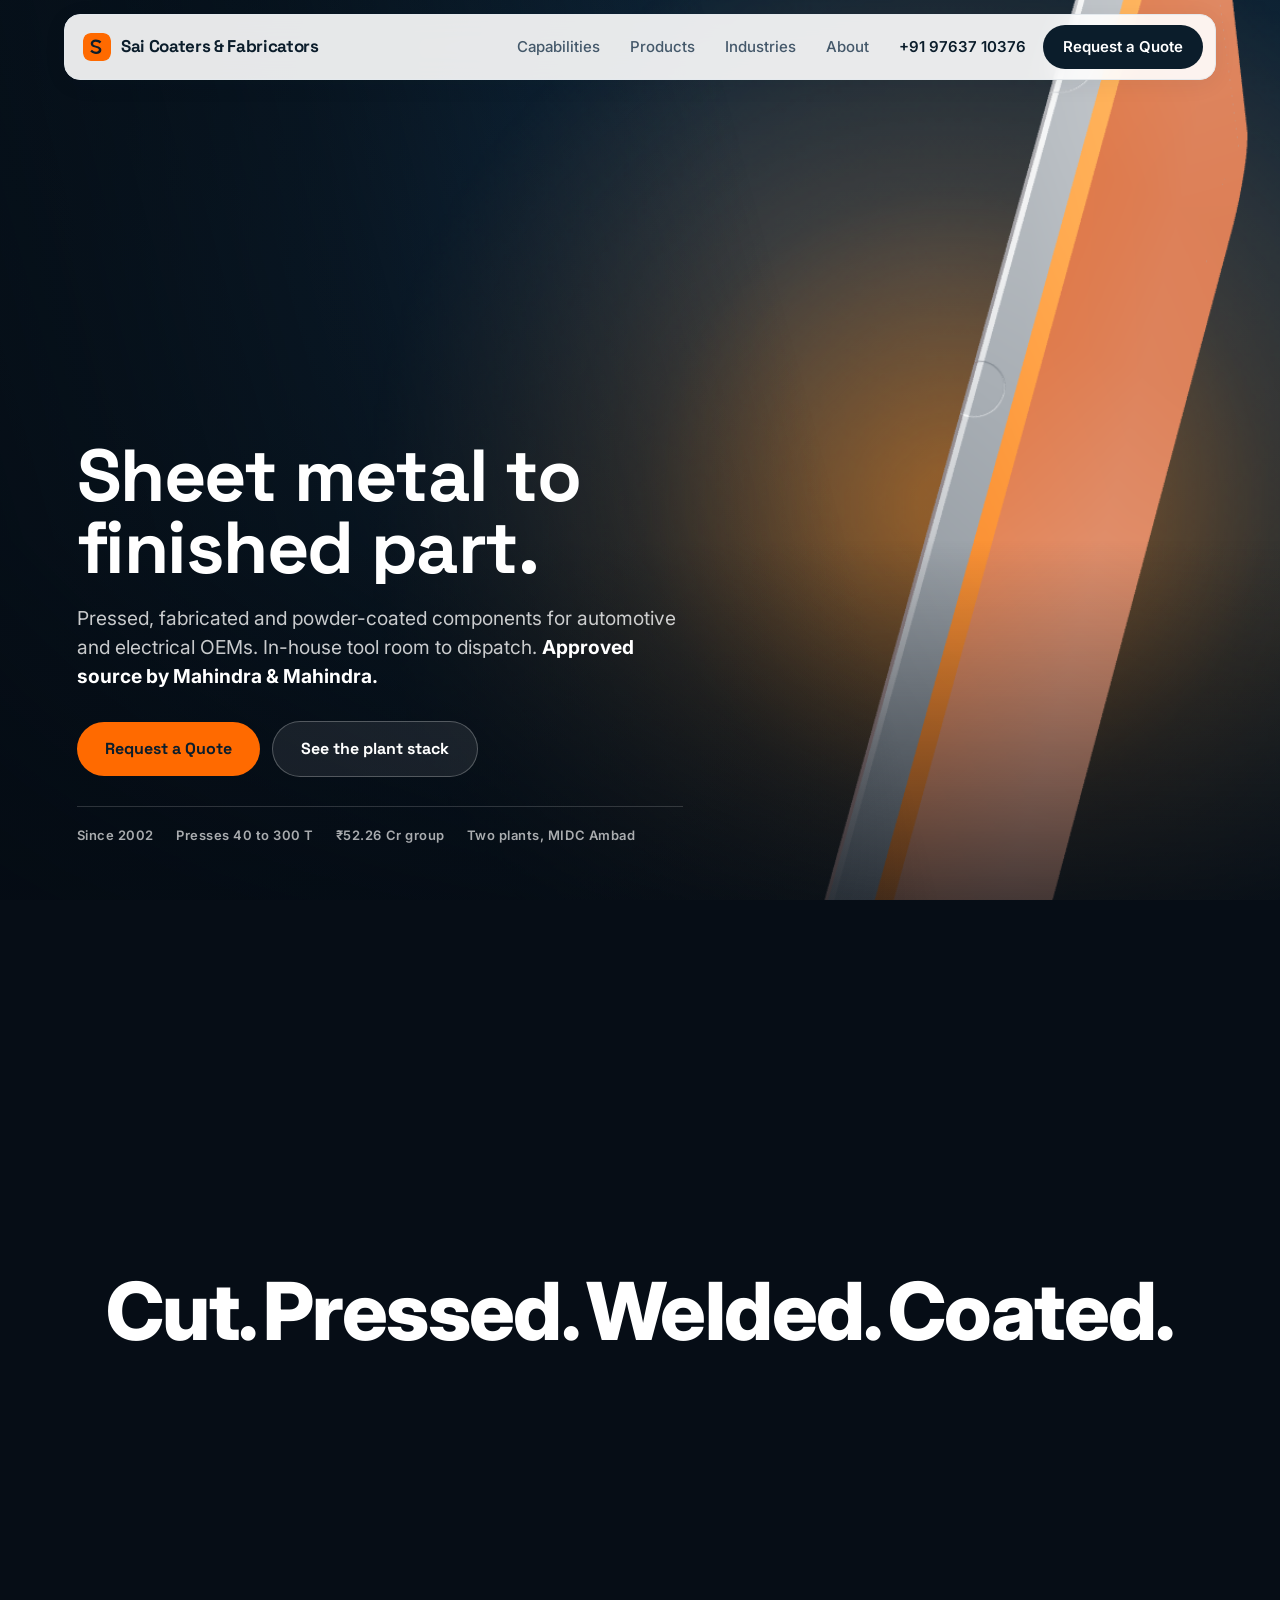
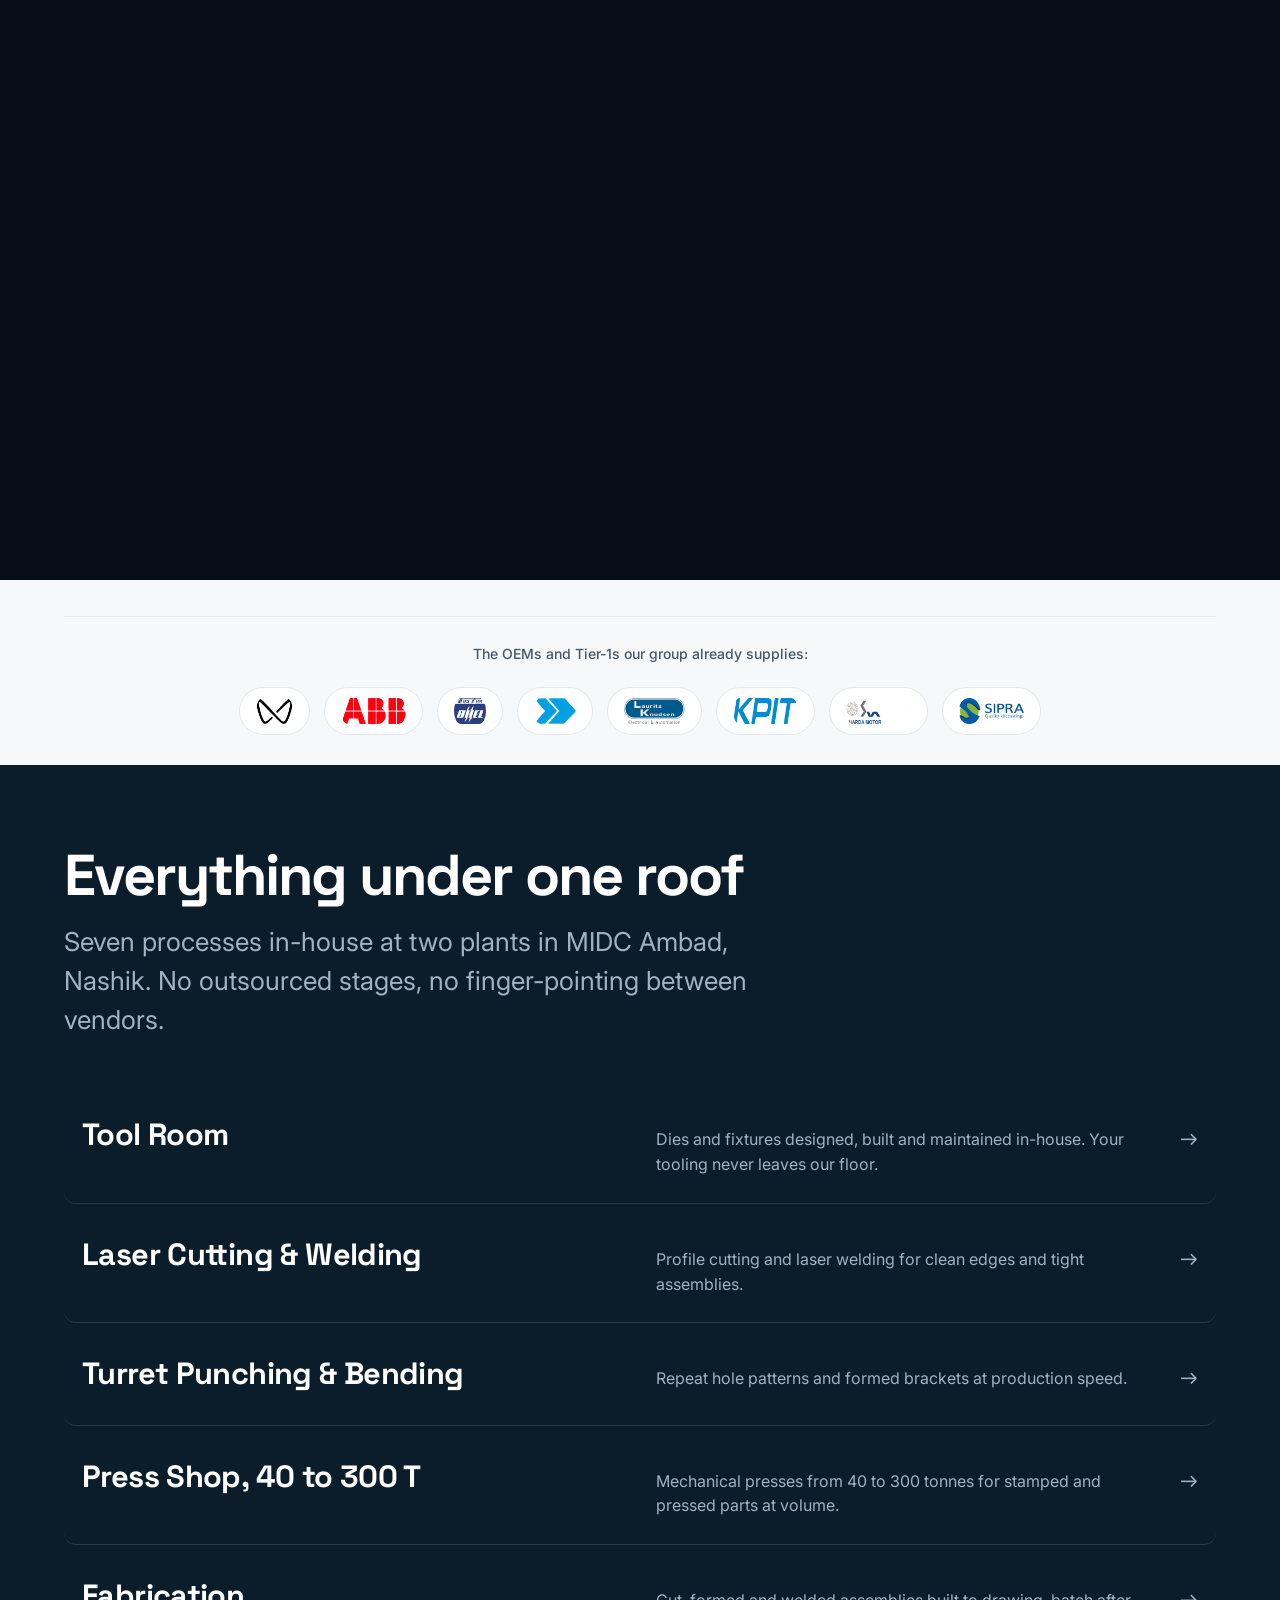
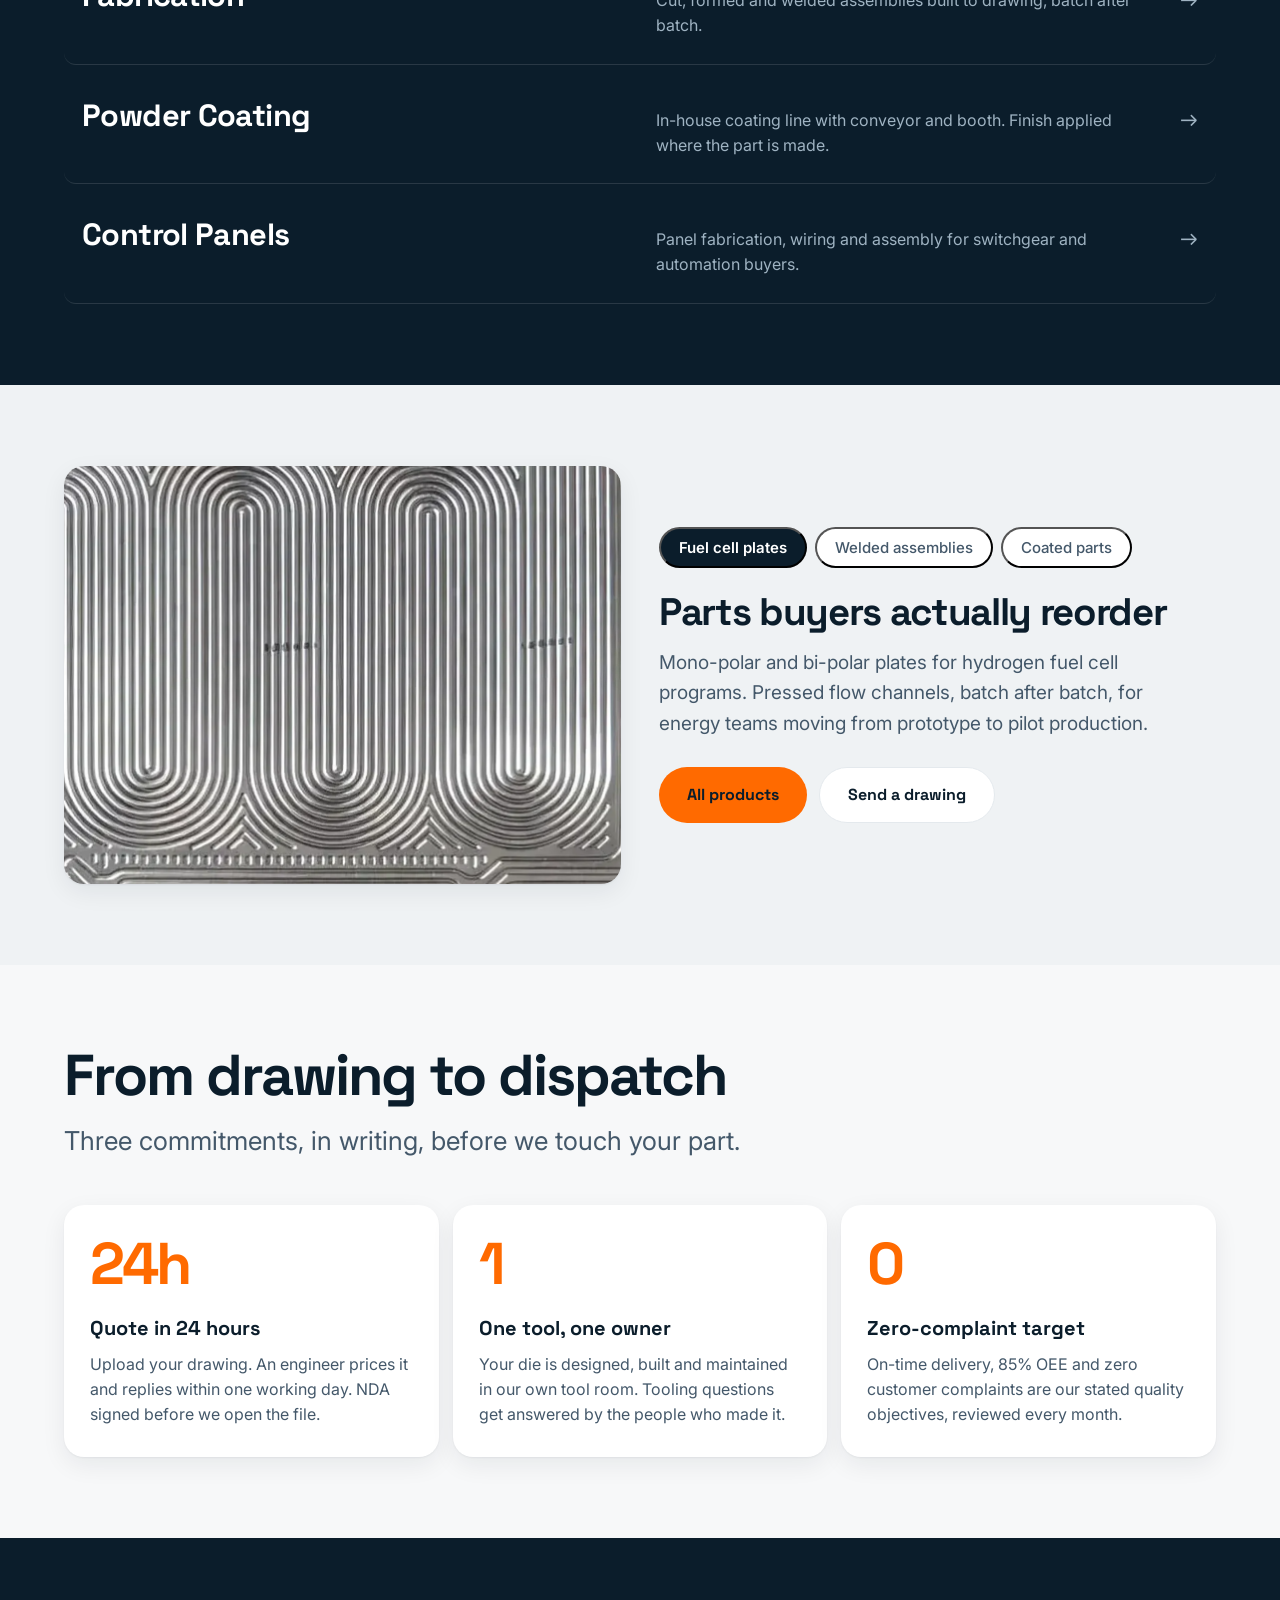
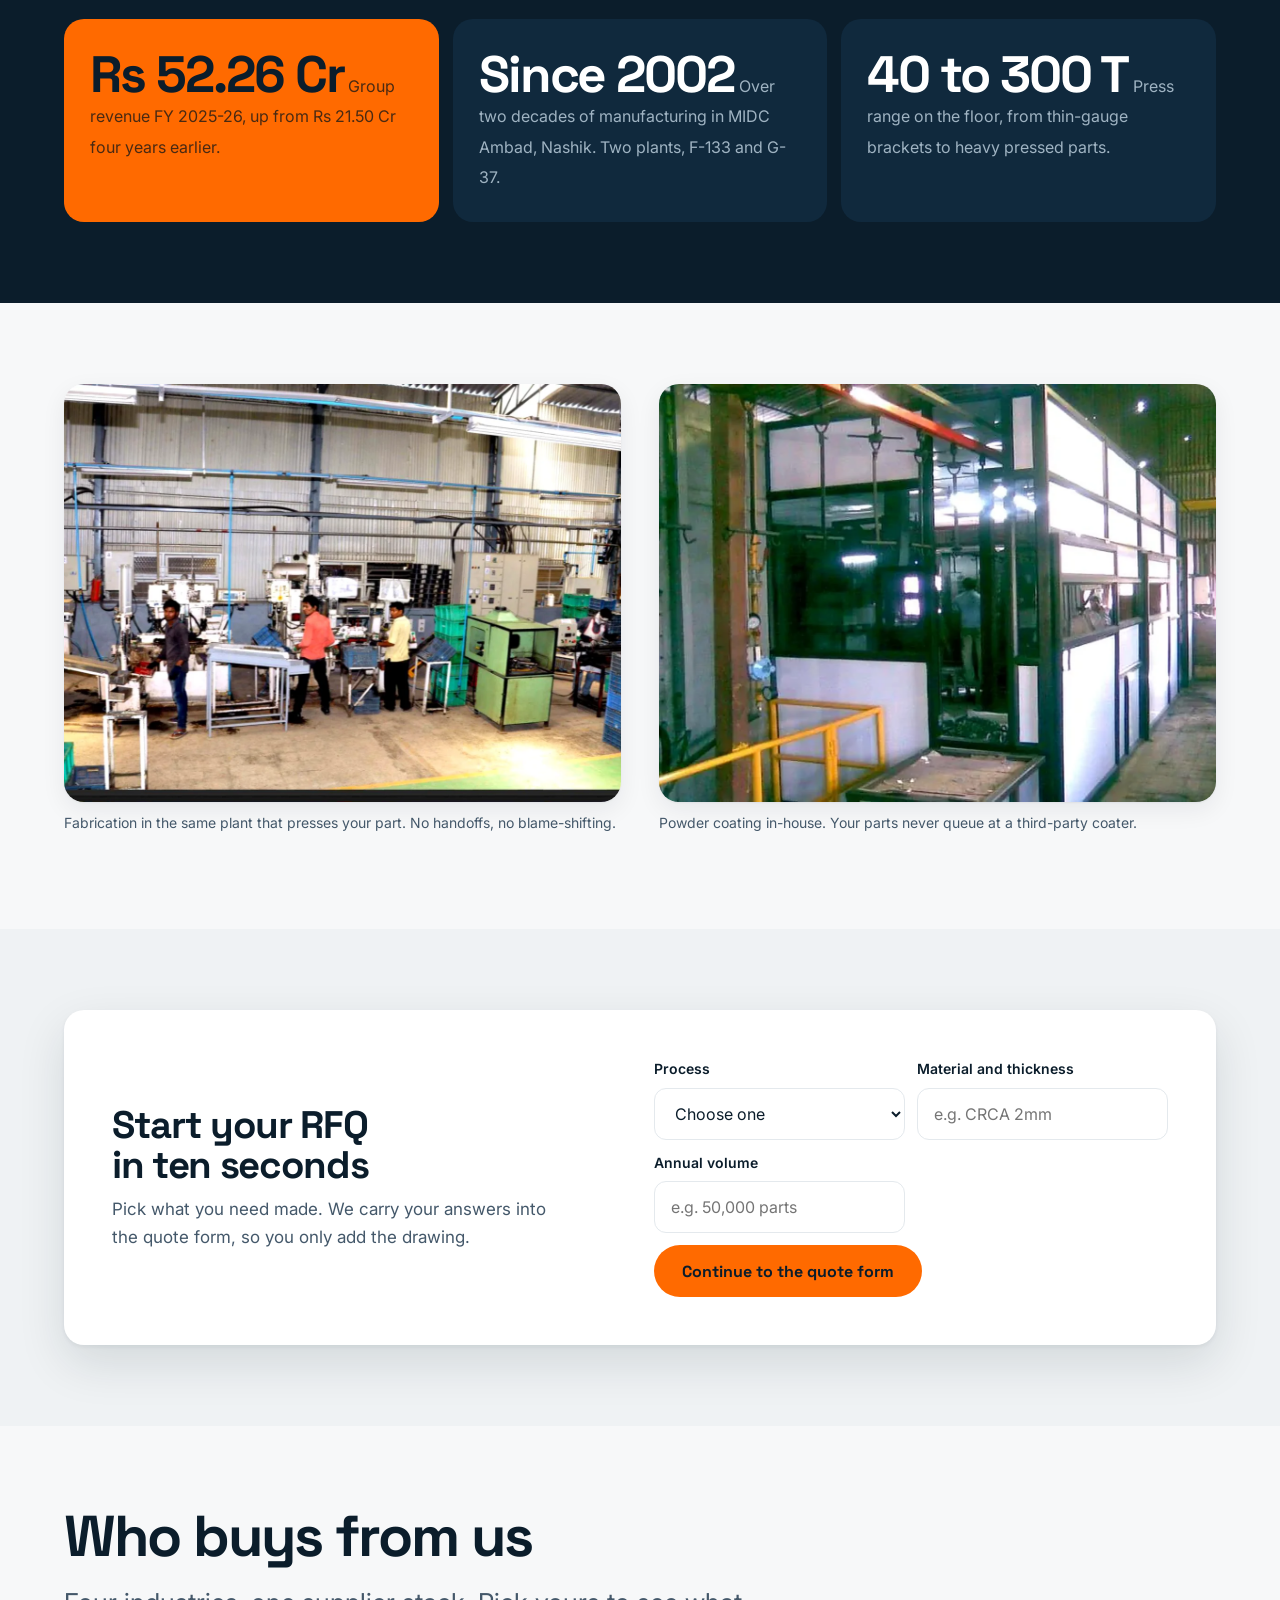
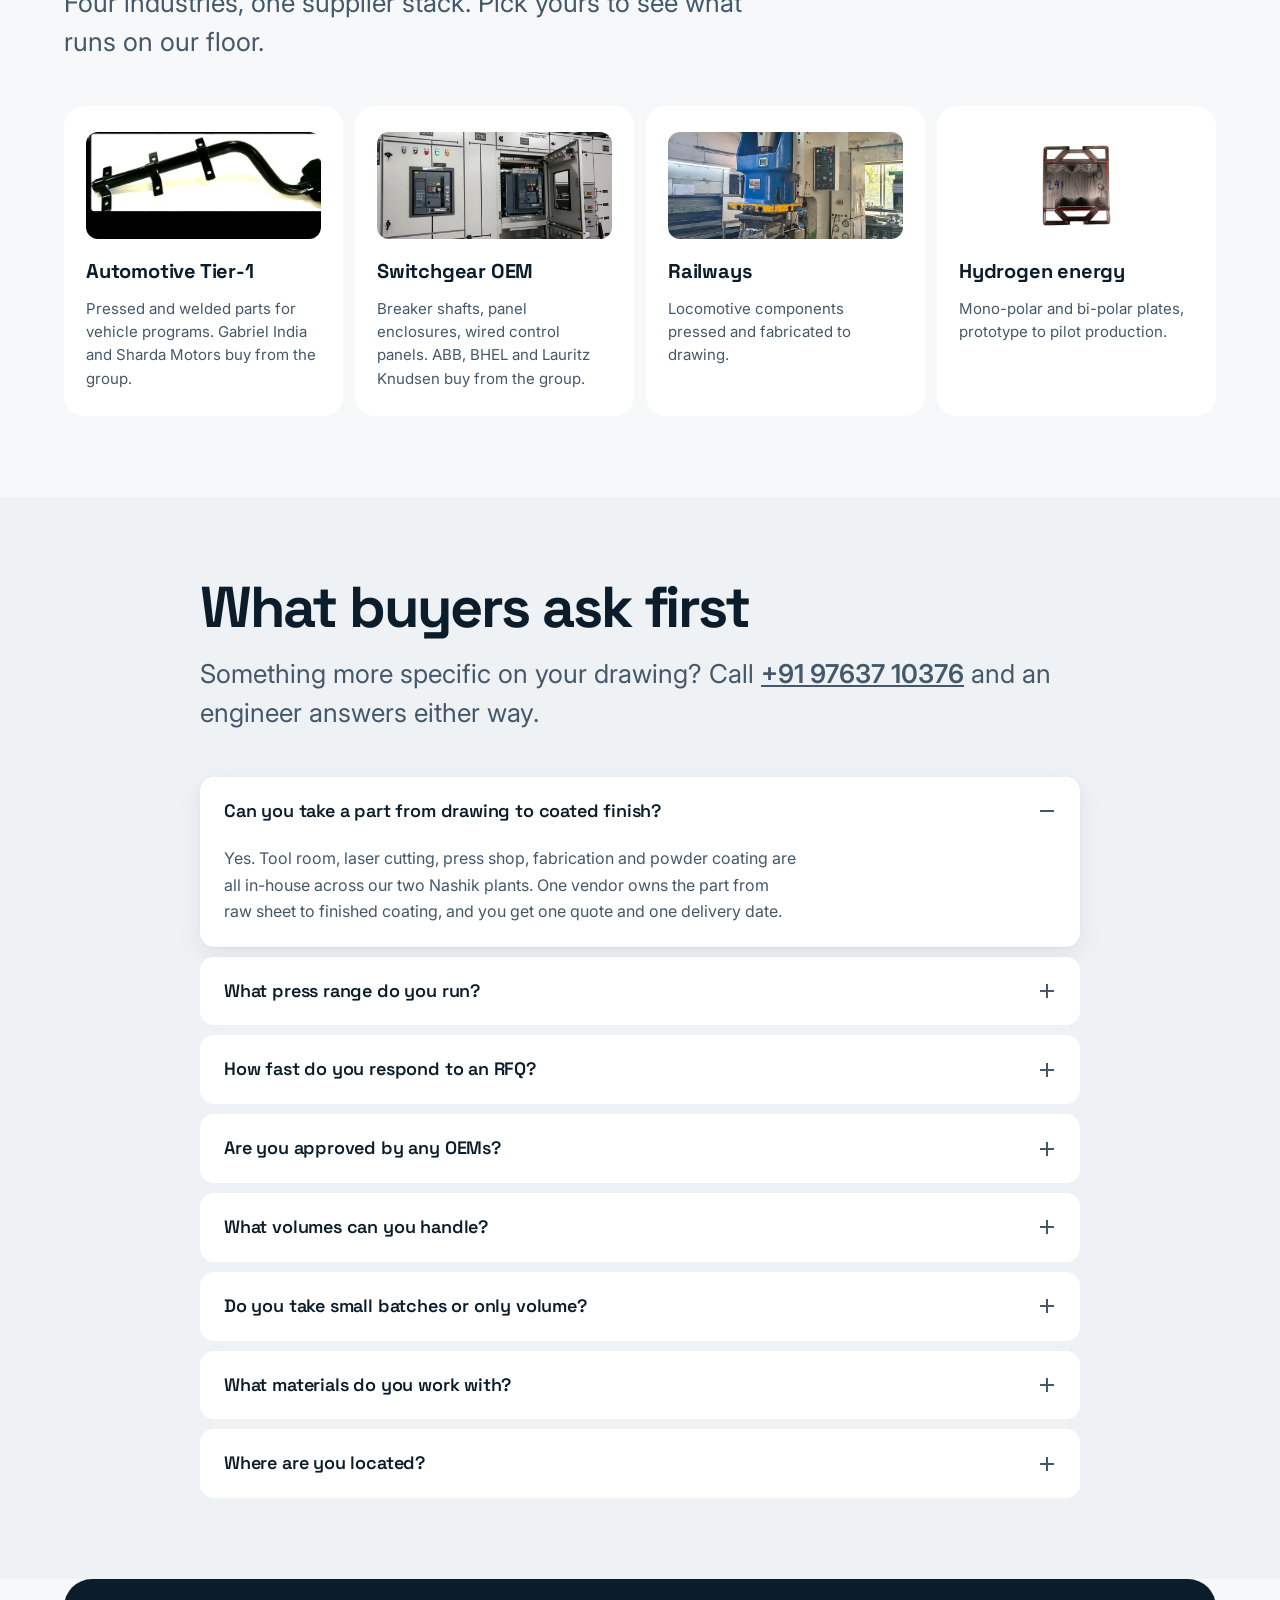
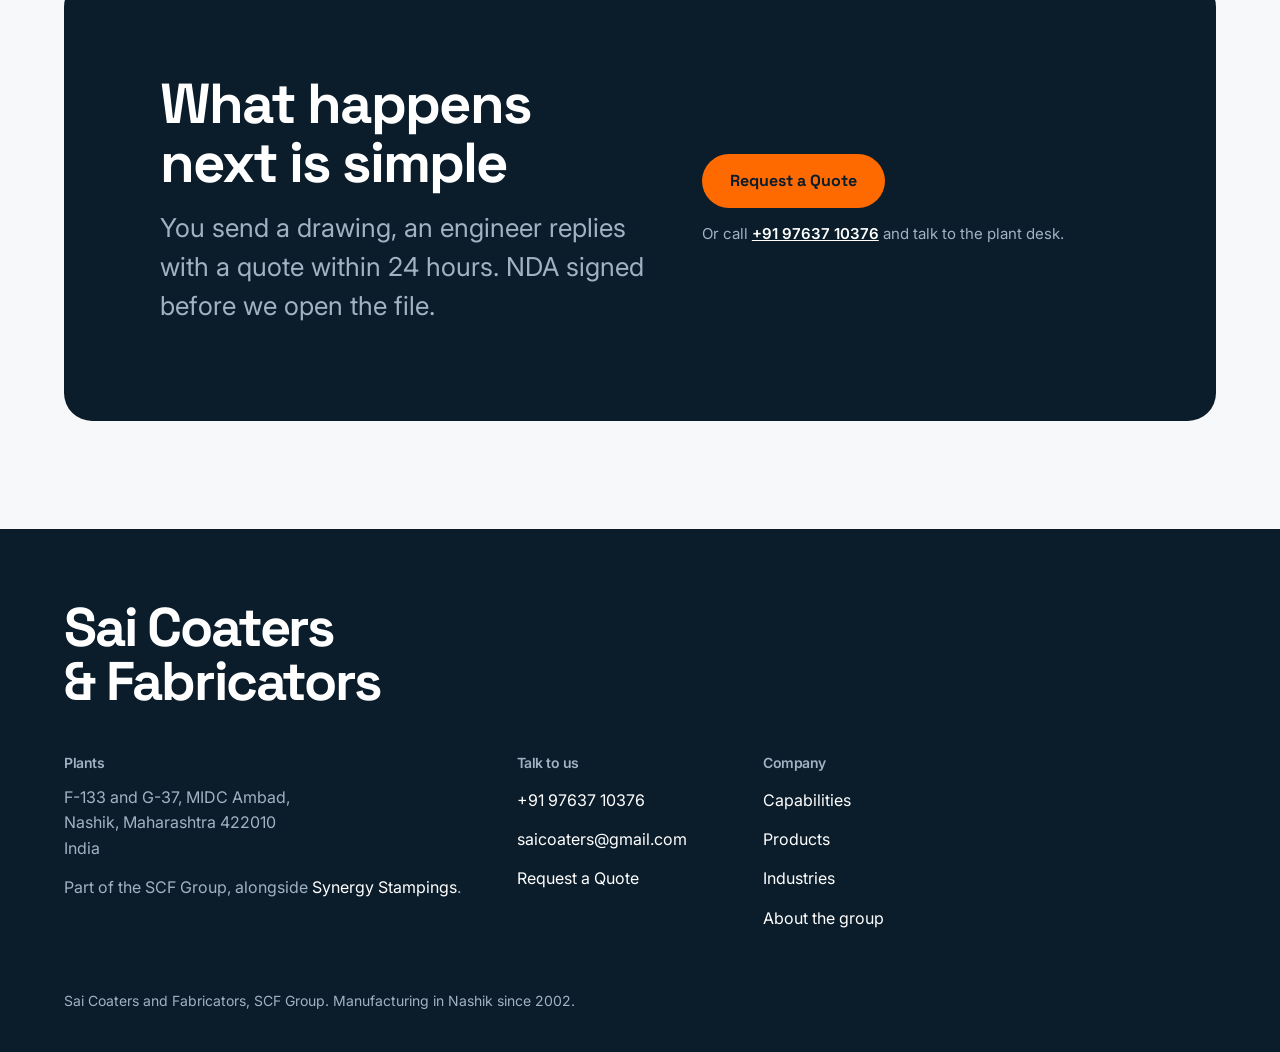
==== commit 00c07b34: "Interaction layer: spring press on all touch targets, focus glow, inline validation, phone filter, f" ====
--- a/sai-coaters/index.html
+++ b/sai-coaters/index.html
@@ -18,7 +18,7 @@
 <link rel="preconnect" href="https://fonts.googleapis.com">
 <link rel="preconnect" href="https://fonts.gstatic.com" crossorigin>
 <link href="https://fonts.googleapis.com/css2?family=Space+Grotesk:wght@400;500;600;700&family=Inter:wght@400;500;600;700&display=swap" rel="stylesheet">
-<link rel="stylesheet" href="assets/site.css?v=1792087501">
+<link rel="stylesheet" href="assets/site.css?v=1792088818">
 <script type="application/ld+json">
 {
   "@context": "https://schema.org",
@@ -414,13 +414,13 @@
 {"imports": {"three": "./assets/vendor/three.module.js", "three/addons/": "./assets/vendor/"}}
 </script>
 <script type="module">
-  import { initHero3D } from './assets/hero3d.js?v=1792087501';
+  import { initHero3D } from './assets/hero3d.js?v=1792088818';
   try {
     initHero3D({ kind: 'plate', accent: 0xFF6A00, mount: '#hero3d', modelX: 2.0, modelScale: 1.18 });
     document.getElementById('hero3d').classList.add('on');
   } catch (e) { /* fallback photo stays */ }
 </script>
-<script src="assets/scrollfx.js?v=1792087501" defer></script>
-<script src="assets/site.js?v=1792087501" defer></script>
+<script src="assets/scrollfx.js?v=1792088818" defer></script>
+<script src="assets/site.js?v=1792088818" defer></script>
 </body>
 </html>
--- a/sai-coaters/assets/site.css
+++ b/sai-coaters/assets/site.css
@@ -1311,3 +1311,66 @@
 p.scroll-cue, .scroll-cue { font-size: 12px !important; }
 /* no orphan words on headings */
 h1, h2, h3 { text-wrap: balance; }
+
+/* ============ XSEVEN-STYLE INTERACTION LAYER ============ */
+:root { --spring-bounce: cubic-bezier(0.34, 1.56, 0.64, 1); --spring-soft: cubic-bezier(0.22, 1, 0.36, 1); }
+/* elastic press on every touch target */
+.btn, button, .tab, .stage, .faq-item summary, .faq-card summary, a.action, .chip, .who, .menu-toggle {
+  transition: transform 260ms var(--spring-bounce), box-shadow 220ms var(--spring-soft), background 160ms ease, color 160ms ease, border-color 160ms ease, opacity 160ms ease;
+}
+.btn:active, .tab:active, .stage:active, .faq-item summary:active, .faq-card summary:active, a.action:active, .chip:active, .menu-toggle:active { transform: scale(0.955); }
+/* hover lift on primary buttons */
+.btn { will-change: transform; }
+.btn:hover { transform: translateY(-2px); box-shadow: 0 10px 28px rgba(10, 18, 28, 0.16); }
+.btn:active { transform: translateY(0) scale(0.955); }
+/* tab + stage selection bounce */
+.tab { transition: transform 260ms var(--spring-bounce), background 160ms ease, color 160ms ease, border-color 160ms ease; }
+/* interactive fields: focus glow + invalid state */
+.field input, .field select, .field textarea, .prefill-card input, .prefill-card select {
+  transition: border-color 180ms ease, box-shadow 180ms var(--spring-soft), transform 180ms var(--spring-soft);
+}
+.field input:focus, .field select:focus, .field textarea:focus, .prefill-card input:focus, .prefill-card select:focus {
+  border-color: var(--orange, var(--blue, #1D5FD1));
+  box-shadow: 0 0 0 3px color-mix(in srgb, var(--orange, var(--blue, #1D5FD1)) 18%, transparent);
+  outline: none;
+}
+.field.invalid input, .field.invalid select, .field.invalid textarea {
+  border-color: #D64545 !important;
+  box-shadow: 0 0 0 3px rgba(214, 69, 69, 0.14);
+  animation: fieldShake 320ms var(--spring-soft);
+}
+@keyframes fieldShake { 0%, 100% { transform: translateX(0); } 25% { transform: translateX(-4px); } 60% { transform: translateX(3px); } }
+.field .field-error { display: none; font-size: 13.5px; color: #B33A3A; margin-top: 6px; font-weight: 500; }
+.field.invalid .field-error { display: block; }
+/* file input: chosen-file feedback */
+.field input[type="file"] { cursor: pointer; }
+.field input[type="file"]::file-selector-button {
+  transition: transform 260ms var(--spring-bounce), background 160ms ease;
+  cursor: pointer;
+}
+.field input[type="file"]:active::file-selector-button { transform: scale(0.95); }
+.field .file-chosen { display: none; font-size: 13.5px; margin-top: 6px; font-weight: 600; }
+.field.has-file .file-chosen { display: block; }
+/* submit loading state */
+.btn.is-loading { opacity: 0.75; pointer-events: none; }
+/* links get a soft underline slide */
+a:not(.btn):not(.tab):not(.wordmark):not(.who):not(.head-phone):not(.action) {
+  transition: color 160ms ease;
+}
+@media (prefers-reduced-motion: reduce) {
+  .btn:active, .tab:active, .stage:active, summary:active { transform: none; }
+  .field.invalid input, .field.invalid select, .field.invalid textarea { animation: none; }
+}
+
+/* mobile: form must not keep its desktop 12-col placement inside a 1-col grid */
+@media (max-width: 900px) {
+  .quote-form { grid-column: 1 / -1; }
+  .quote-side { grid-column: 1 / -1; }
+}
+
+/* long emails/phones never overflow their card */
+.quote-side p, .quote-side a { overflow-wrap: anywhere; word-break: break-word; min-width: 0; }
+
+/* grid min-content blowout: selects/imgs with intrinsic widths stretch the track past the viewport */
+.quote-wrap > *, .quote-form, .quote-form .field, .field input, .field select, .field textarea { min-width: 0; }
+.field input, .field select, .field textarea { max-width: 100%; box-sizing: border-box; }
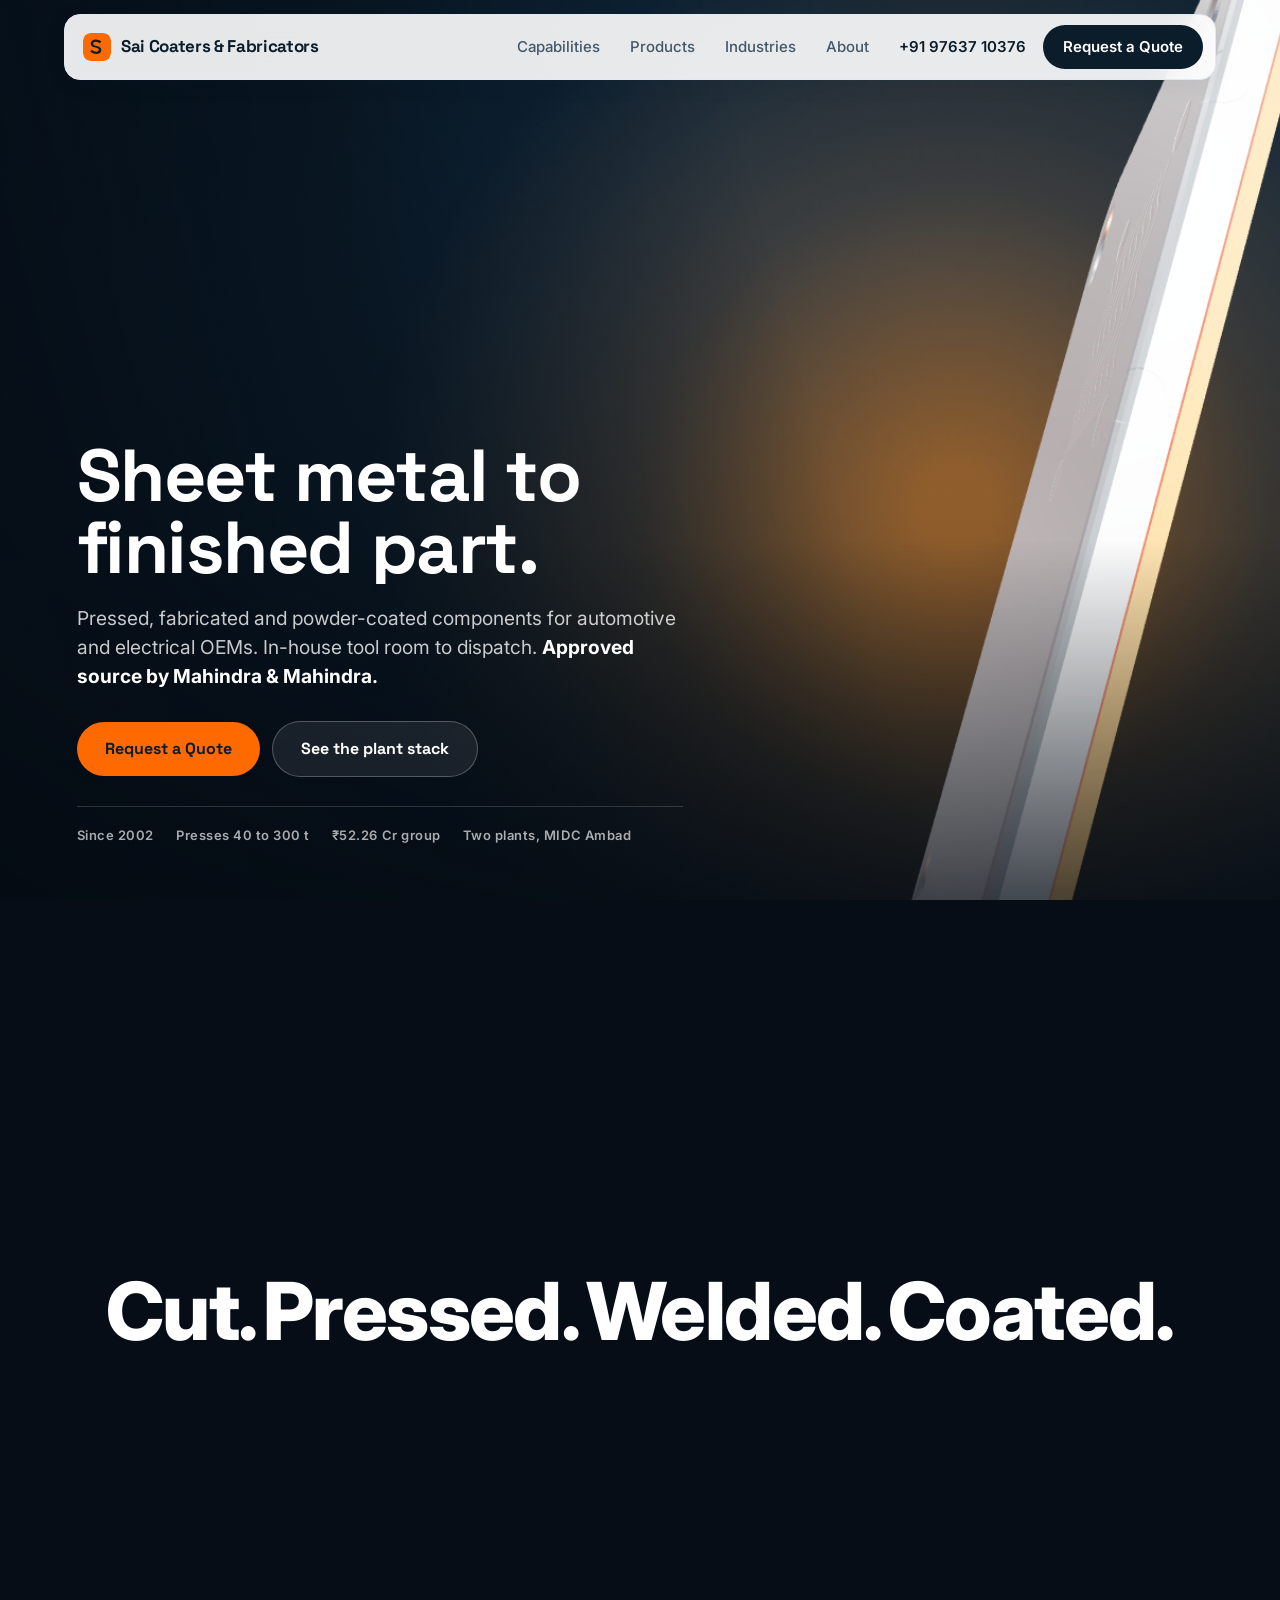
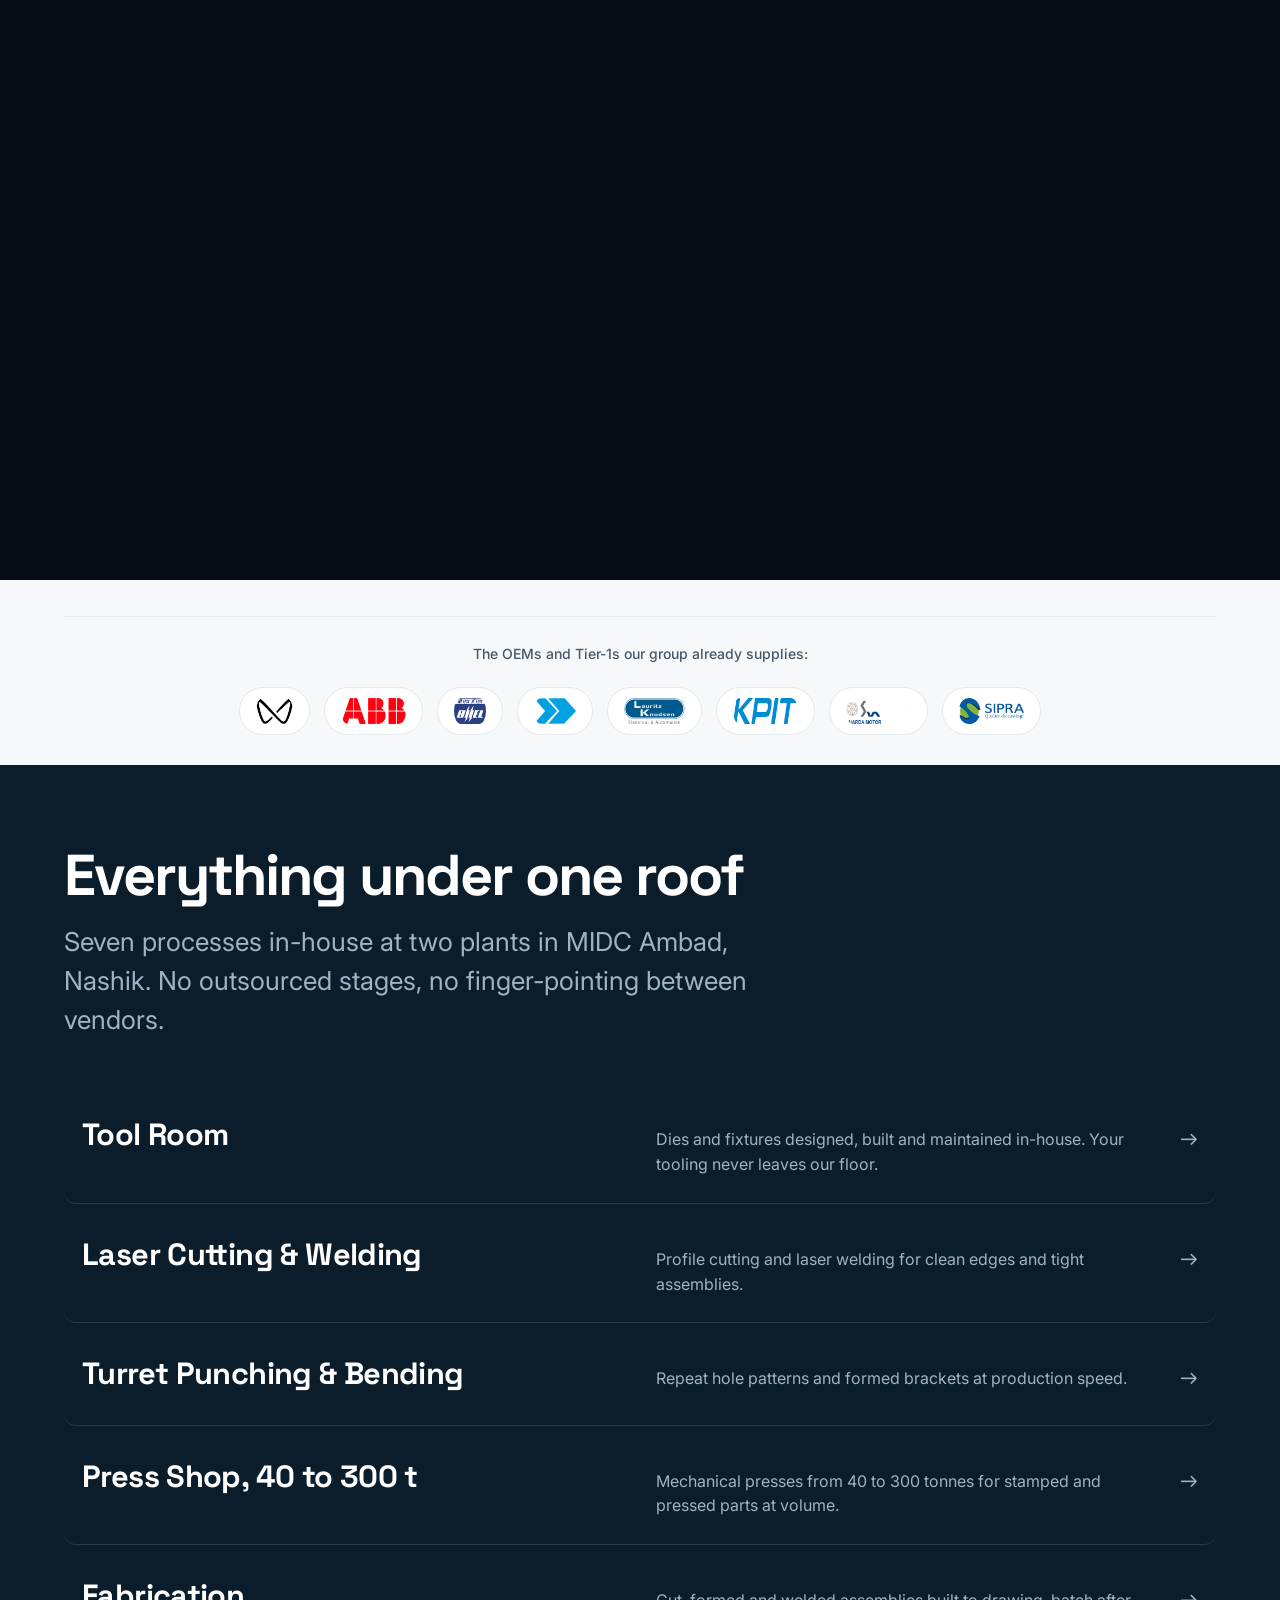
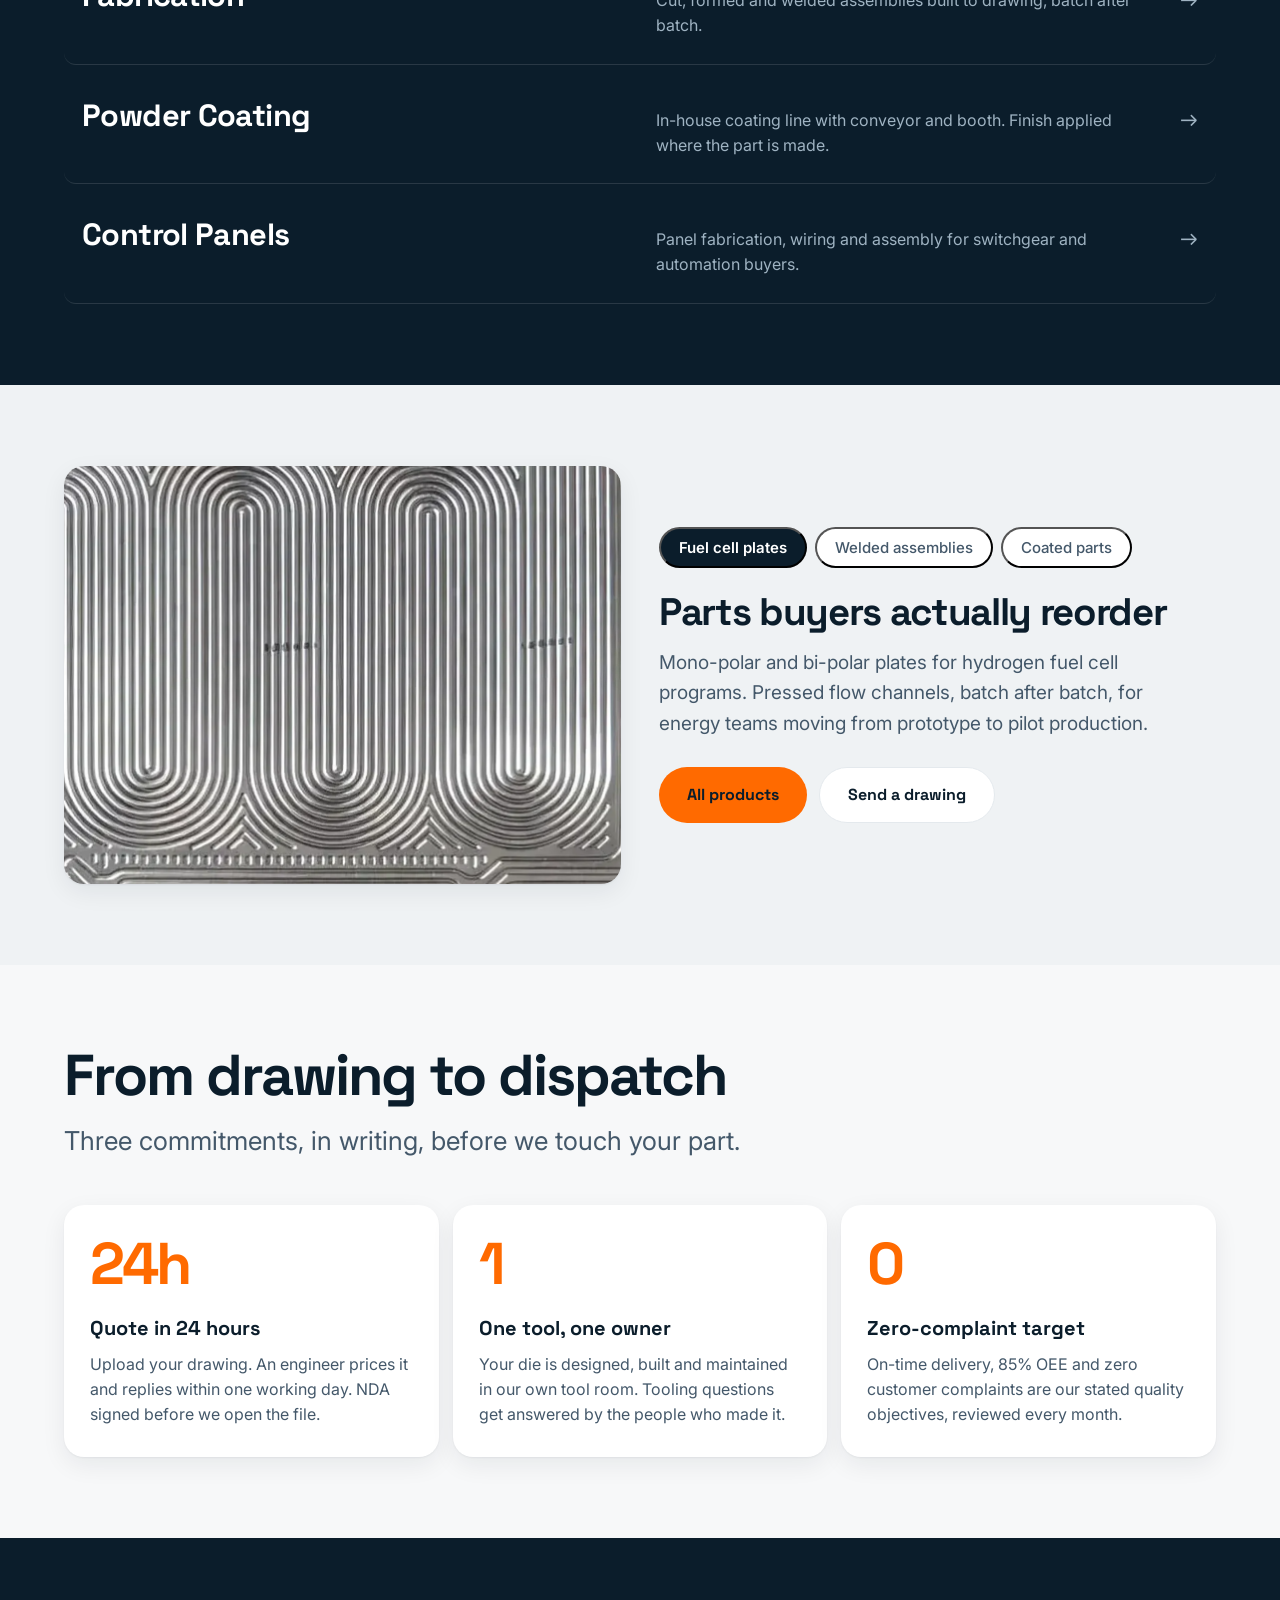
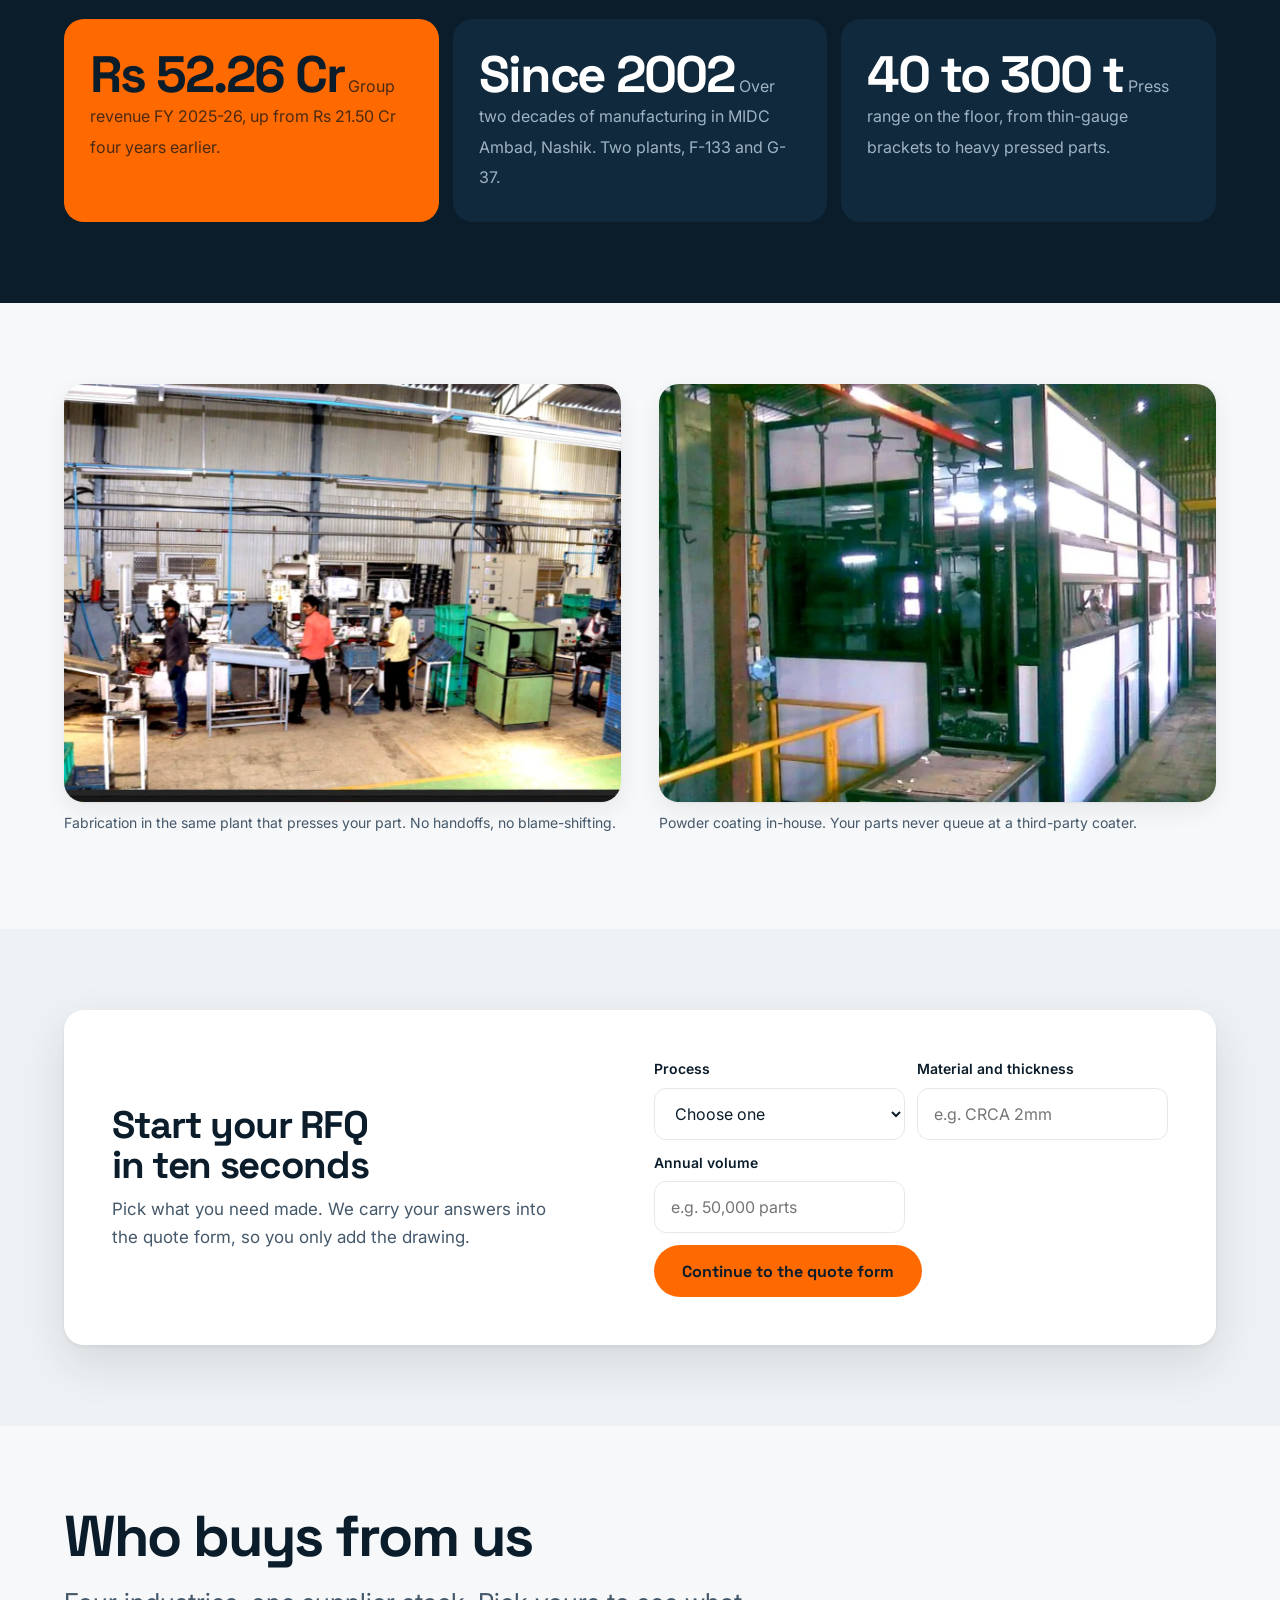
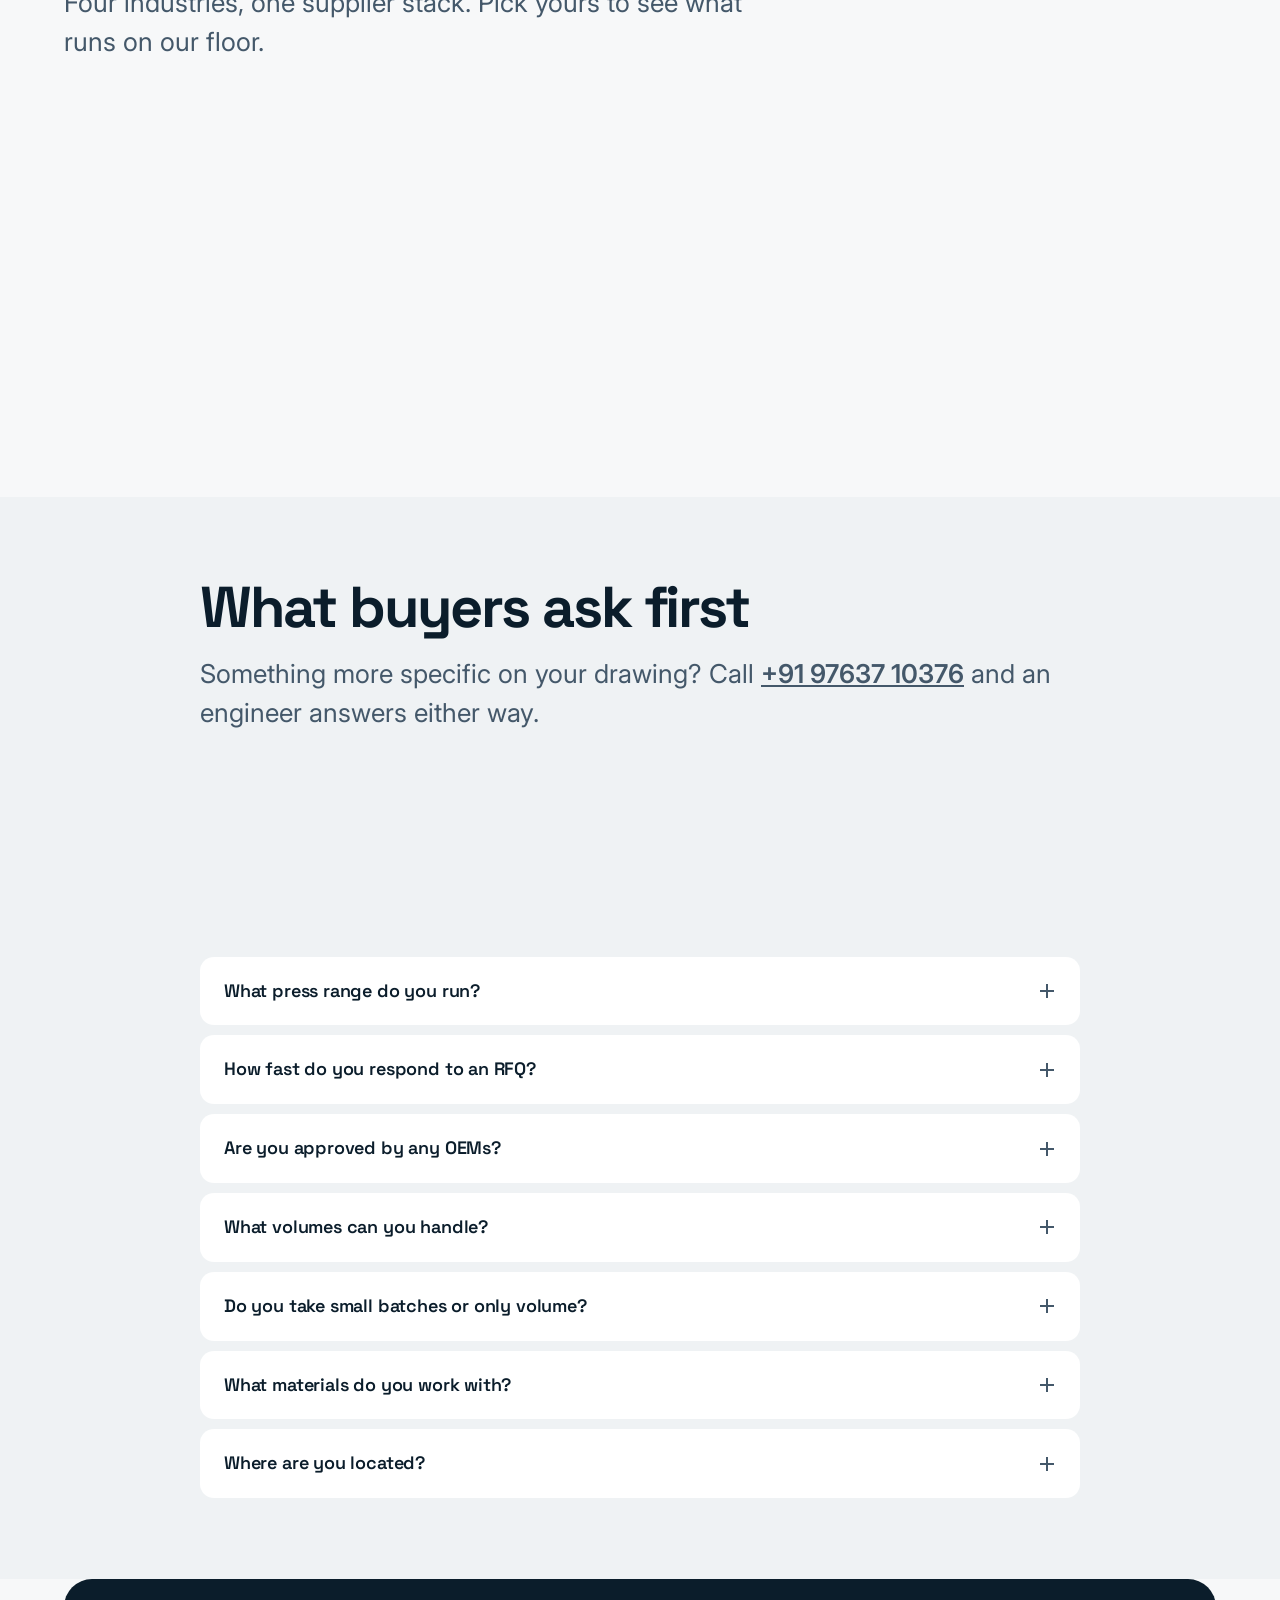
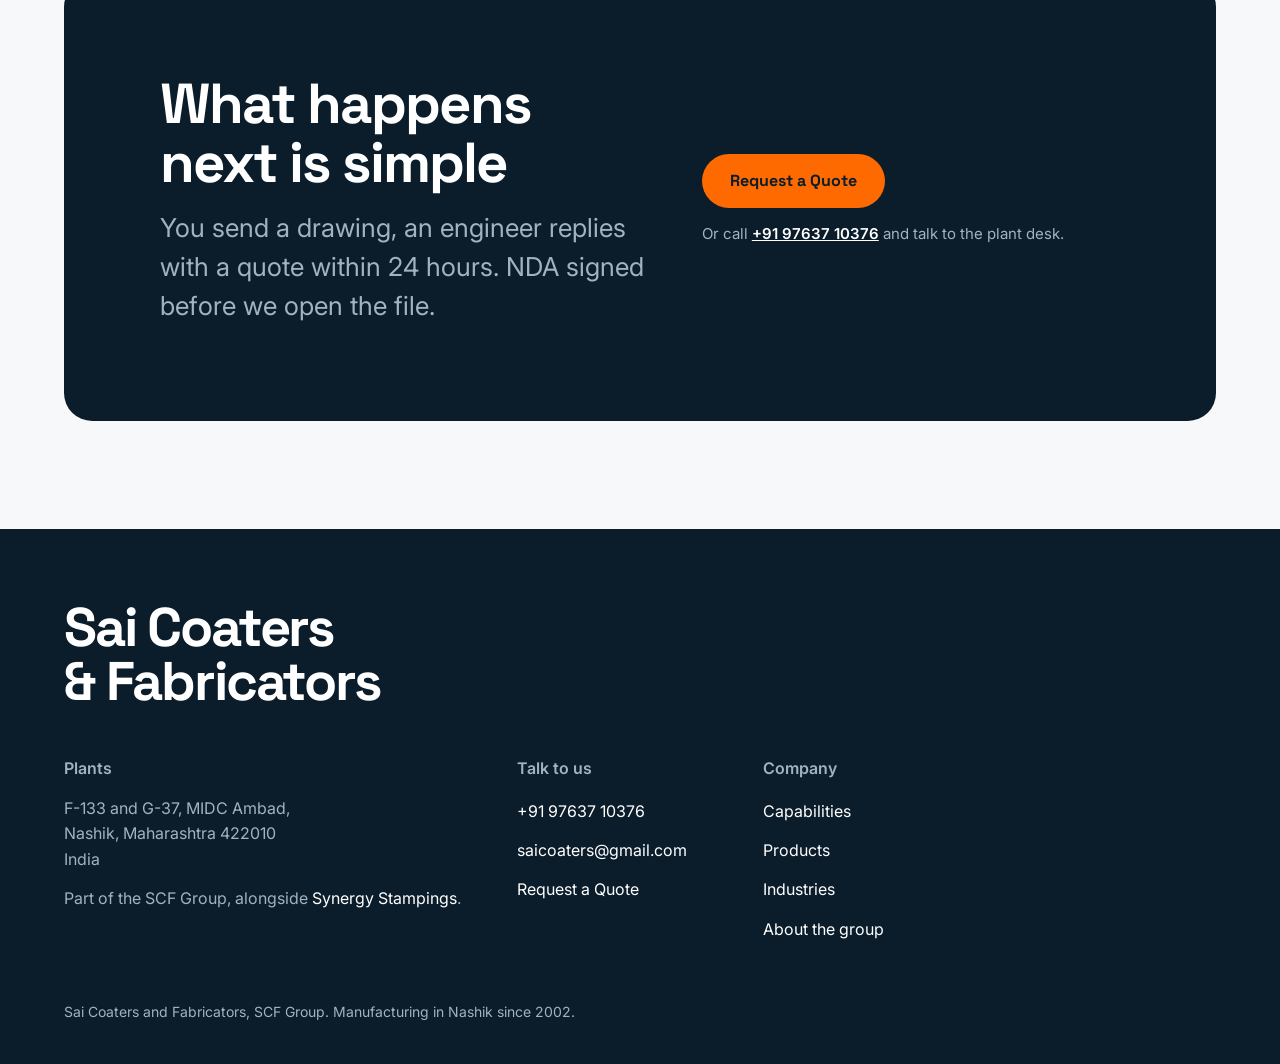
==== commit a4fb0be4: "Deep audit: heading order, personal numbers off, OG/Twitter all pages w/ absolute images, tonnage ca" ====
--- a/sai-coaters/index.html
+++ b/sai-coaters/index.html
@@ -6,19 +6,11 @@
 <title>Sai Coaters &amp; Fabricators | Pressed &amp; Coated Parts, Nashik</title>
 <meta name="description" content="Pressed, fabricated and powder-coated components from MIDC Ambad, Nashik for automotive and electrical OEMs. Approved source by Mahindra &amp; Mahindra. Quotes in 24 hours.">
 <link rel="canonical" href="https://site.xseven.us/sai-coaters/">
-<meta property="og:type" content="website">
-<meta property="og:title" content="Sai Coaters &amp; Fabricators | Pressed &amp; Coated Parts, Nashik">
-<meta property="og:description" content="Full-stack component manufacturer in MIDC Ambad, Nashik since 2002. Tool room to dispatch under one roof. Approved source by Mahindra &amp; Mahindra.">
-<meta property="og:image" content="assets/img/fabrication-shop.webp?v=1792076438">
-<meta name="twitter:card" content="summary_large_image">
-<meta name="twitter:title" content="Sai Coaters &amp; Fabricators | Pressed &amp; Coated Parts, Nashik">
-<meta name="twitter:description" content="Pressed, fabricated and powder-coated components from Nashik for automotive and electrical OEMs. Quotes in 24 hours.">
-<meta name="twitter:image" content="assets/img/fabrication-shop.webp?v=1792076438">
 <link rel="icon" type="image/svg+xml" href="favicon.svg">
 <link rel="preconnect" href="https://fonts.googleapis.com">
 <link rel="preconnect" href="https://fonts.gstatic.com" crossorigin>
 <link href="https://fonts.googleapis.com/css2?family=Space+Grotesk:wght@400;500;600;700&family=Inter:wght@400;500;600;700&display=swap" rel="stylesheet">
-<link rel="stylesheet" href="assets/site.css?v=1792088818">
+<link rel="stylesheet" href="assets/site.css?v=1792090586">
 <script type="application/ld+json">
 {
   "@context": "https://schema.org",
@@ -93,6 +85,15 @@
   ]
 }
 </script>
+<meta property="og:type" content="website">
+<meta property="og:title" content="Sai Coaters &amp; Fabricators | Pressed &amp; Coated Parts, Nashik">
+<meta property="og:description" content="Pressed, fabricated and powder-coated components from MIDC Ambad, Nashik for automotive and electrical OEMs. Approved source by Mahindra &amp; Mahindra. Quotes in 24 hours.">
+<meta property="og:url" content="https://site.xseven.us/sai-coaters/">
+<meta property="og:image" content="https://site.xseven.us/sai-coaters/assets/img/fabrication-shop.webp">
+<meta name="twitter:card" content="summary_large_image">
+<meta name="twitter:title" content="Sai Coaters &amp; Fabricators | Pressed &amp; Coated Parts, Nashik">
+<meta name="twitter:description" content="Pressed, fabricated and powder-coated components from MIDC Ambad, Nashik for automotive and electrical OEMs. Approved source by Mahindra &amp; Mahindra. Quotes in 24 hours.">
+<meta name="twitter:image" content="https://site.xseven.us/sai-coaters/assets/img/fabrication-shop.webp">
 </head>
 <body>
 <a class="skip" href="#main">Skip to content</a>
@@ -132,7 +133,7 @@
       </div>
       <div class="hero-proof">
         <span>Since 2002</span>
-        <span>Presses 40 to 300 T</span>
+        <span>Presses 40 to 300 t</span>
         <span>&#8377;52.26 Cr group</span>
         <span>Two plants, MIDC Ambad</span>
       </div>
@@ -174,7 +175,7 @@
     <a class="cap-row rise" href="capabilities.html#tool-room"><span class="name">Tool Room</span><span class="desc">Dies and fixtures designed, built and maintained in-house. Your tooling never leaves our floor.</span><span class="arr" aria-hidden="true">&rarr;</span></a>
     <a class="cap-row rise" href="capabilities.html#laser"><span class="name">Laser Cutting &amp; Welding</span><span class="desc">Profile cutting and laser welding for clean edges and tight assemblies.</span><span class="arr" aria-hidden="true">&rarr;</span></a>
     <a class="cap-row rise" href="capabilities.html#laser"><span class="name">Turret Punching &amp; Bending</span><span class="desc">Repeat hole patterns and formed brackets at production speed.</span><span class="arr" aria-hidden="true">&rarr;</span></a>
-    <a class="cap-row rise" href="capabilities.html#press"><span class="name">Press Shop, 40 to 300 T</span><span class="desc">Mechanical presses from 40 to 300 tonnes for stamped and pressed parts at volume.</span><span class="arr" aria-hidden="true">&rarr;</span></a>
+    <a class="cap-row rise" href="capabilities.html#press"><span class="name">Press Shop, 40 to 300 t</span><span class="desc">Mechanical presses from 40 to 300 tonnes for stamped and pressed parts at volume.</span><span class="arr" aria-hidden="true">&rarr;</span></a>
     <a class="cap-row rise" href="capabilities.html#fabrication"><span class="name">Fabrication</span><span class="desc">Cut, formed and welded assemblies built to drawing, batch after batch.</span><span class="arr" aria-hidden="true">&rarr;</span></a>
     <a class="cap-row rise" href="capabilities.html#coating"><span class="name">Powder Coating</span><span class="desc">In-house coating line with conveyor and booth. Finish applied where the part is made.</span><span class="arr" aria-hidden="true">&rarr;</span></a>
     <a class="cap-row rise" href="capabilities.html#panels"><span class="name">Control Panels</span><span class="desc">Panel fabrication, wiring and assembly for switchgear and automation buyers.</span><span class="arr" aria-hidden="true">&rarr;</span></a>
@@ -256,7 +257,7 @@
       <span class="l">Over two decades of manufacturing in MIDC Ambad, Nashik. Two plants, F-133 and G-37.</span>
     </div>
     <div class="stat-card rise">
-      <span class="n">40 to 300 T</span>
+      <span class="n">40 to 300 t</span>
       <span class="l">Press range on the floor, from thin-gauge brackets to heavy pressed parts.</span>
     </div>
   </div>
@@ -383,12 +384,12 @@
   <div class="foot-name">Sai Coaters<br>&amp; Fabricators</div>
   <div class="foot-grid">
     <div>
-      <h3>Plants</h3>
+      <p class="foot-h">Plants</p>
       <address>F-133 and G-37, MIDC Ambad,<br>Nashik, Maharashtra 422010<br>India</address>
       <p style="margin-top:14px;">Part of the SCF Group, alongside <a href="https://site.xseven.us/synergy-stampings/" rel="noopener">Synergy Stampings</a>.</p>
     </div>
     <div>
-      <h3>Talk to us</h3>
+      <p class="foot-h">Talk to us</p>
       <ul>
         <li><a href="tel:+919763710376">+91 97637 10376</a></li>
         <li><a href="mailto:saicoaters@gmail.com">saicoaters@gmail.com</a></li>
@@ -396,7 +397,7 @@
       </ul>
     </div>
     <div>
-      <h3>Company</h3>
+      <p class="foot-h">Company</p>
       <ul>
         <li><a href="capabilities.html">Capabilities</a></li>
         <li><a href="products.html">Products</a></li>
@@ -414,13 +415,13 @@
 {"imports": {"three": "./assets/vendor/three.module.js", "three/addons/": "./assets/vendor/"}}
 </script>
 <script type="module">
-  import { initHero3D } from './assets/hero3d.js?v=1792088818';
+  import { initHero3D } from './assets/hero3d.js?v=1792090586';
   try {
     initHero3D({ kind: 'plate', accent: 0xFF6A00, mount: '#hero3d', modelX: 2.0, modelScale: 1.18 });
     document.getElementById('hero3d').classList.add('on');
   } catch (e) { /* fallback photo stays */ }
 </script>
-<script src="assets/scrollfx.js?v=1792088818" defer></script>
-<script src="assets/site.js?v=1792088818" defer></script>
+<script src="assets/scrollfx.js?v=1792090586" defer></script>
+<script src="assets/site.js?v=1792090586" defer></script>
 </body>
 </html>
--- a/sai-coaters/assets/site.css
+++ b/sai-coaters/assets/site.css
@@ -1374,3 +1374,13 @@
 /* grid min-content blowout: selects/imgs with intrinsic widths stretch the track past the viewport */
 .quote-wrap > *, .quote-form, .quote-form .field, .field input, .field select, .field textarea { min-width: 0; }
 .field input, .field select, .field textarea { max-width: 100%; box-sizing: border-box; }
+
+/* heading-order fixes: promoted h2s keep the exact h3 look; footer heads are plain paragraphs */
+.media-split h2 { font-size: clamp(1.6rem, 2.6vw, 2.4rem); margin-bottom: 14px; }
+.prod-row h2 { font-size: clamp(1.7rem, 3vw, 2.5rem); margin-bottom: 14px; }
+.ind-row h2 { margin-bottom: 14px; }
+.foot-h { font-size: 14px; font-weight: 600; margin: 0 0 14px; color: var(--muted-dark); font-family: var(--font-text); }
+
+/* anchor jumps clear the fixed header */
+html { scroll-padding-top: 96px; }
+[id] { scroll-margin-top: 96px; }
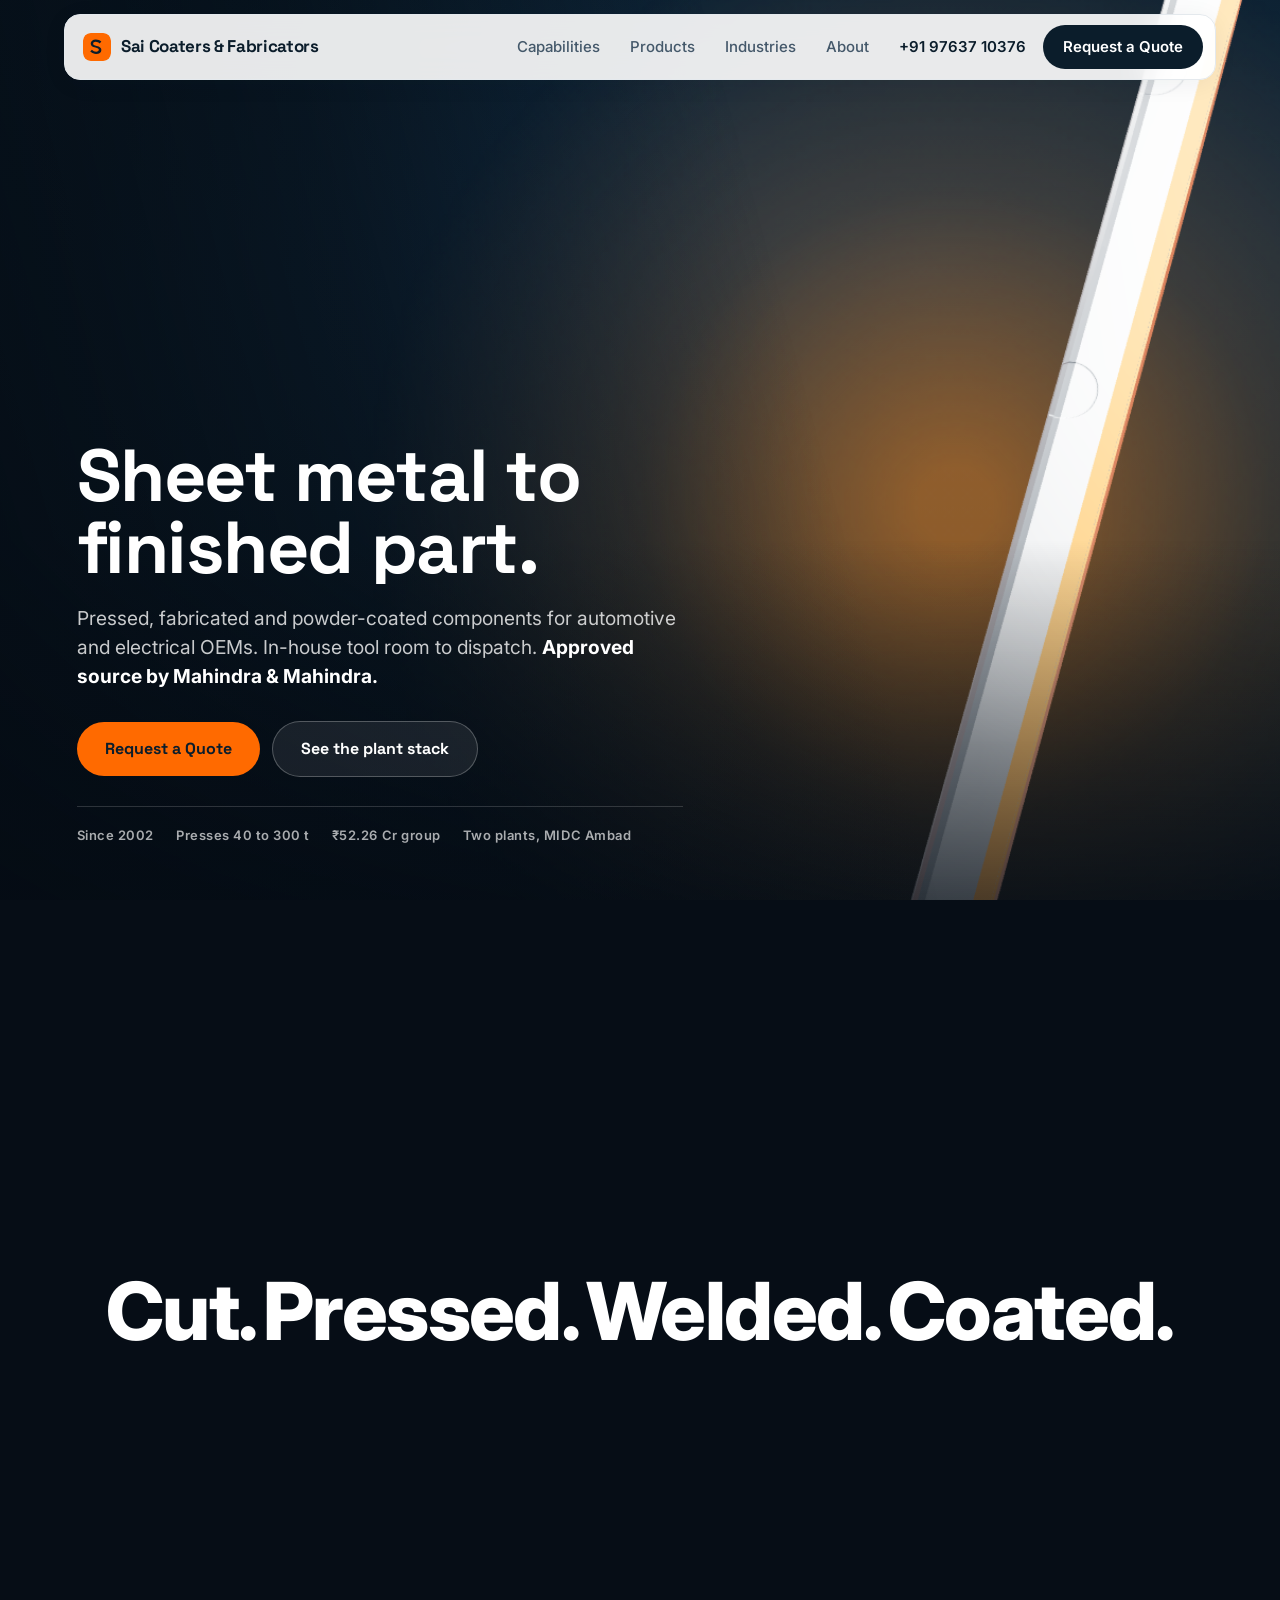
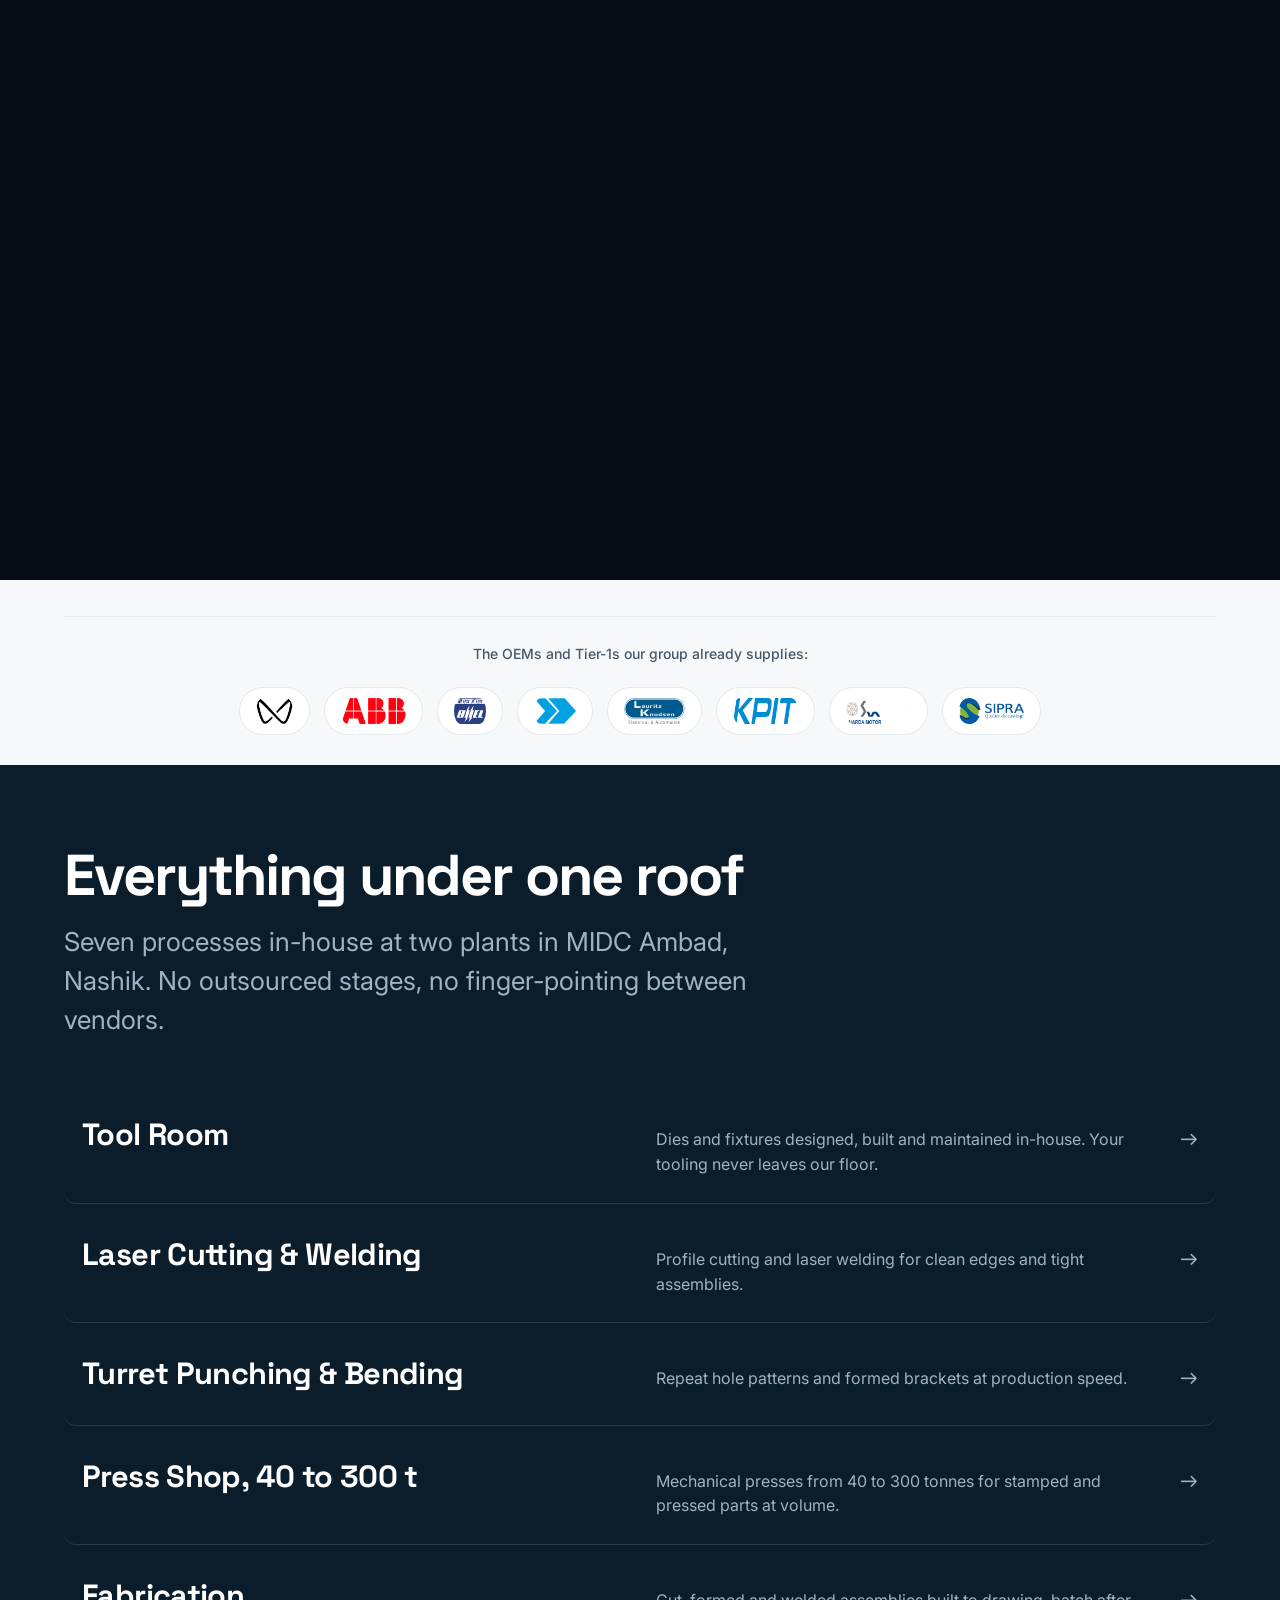
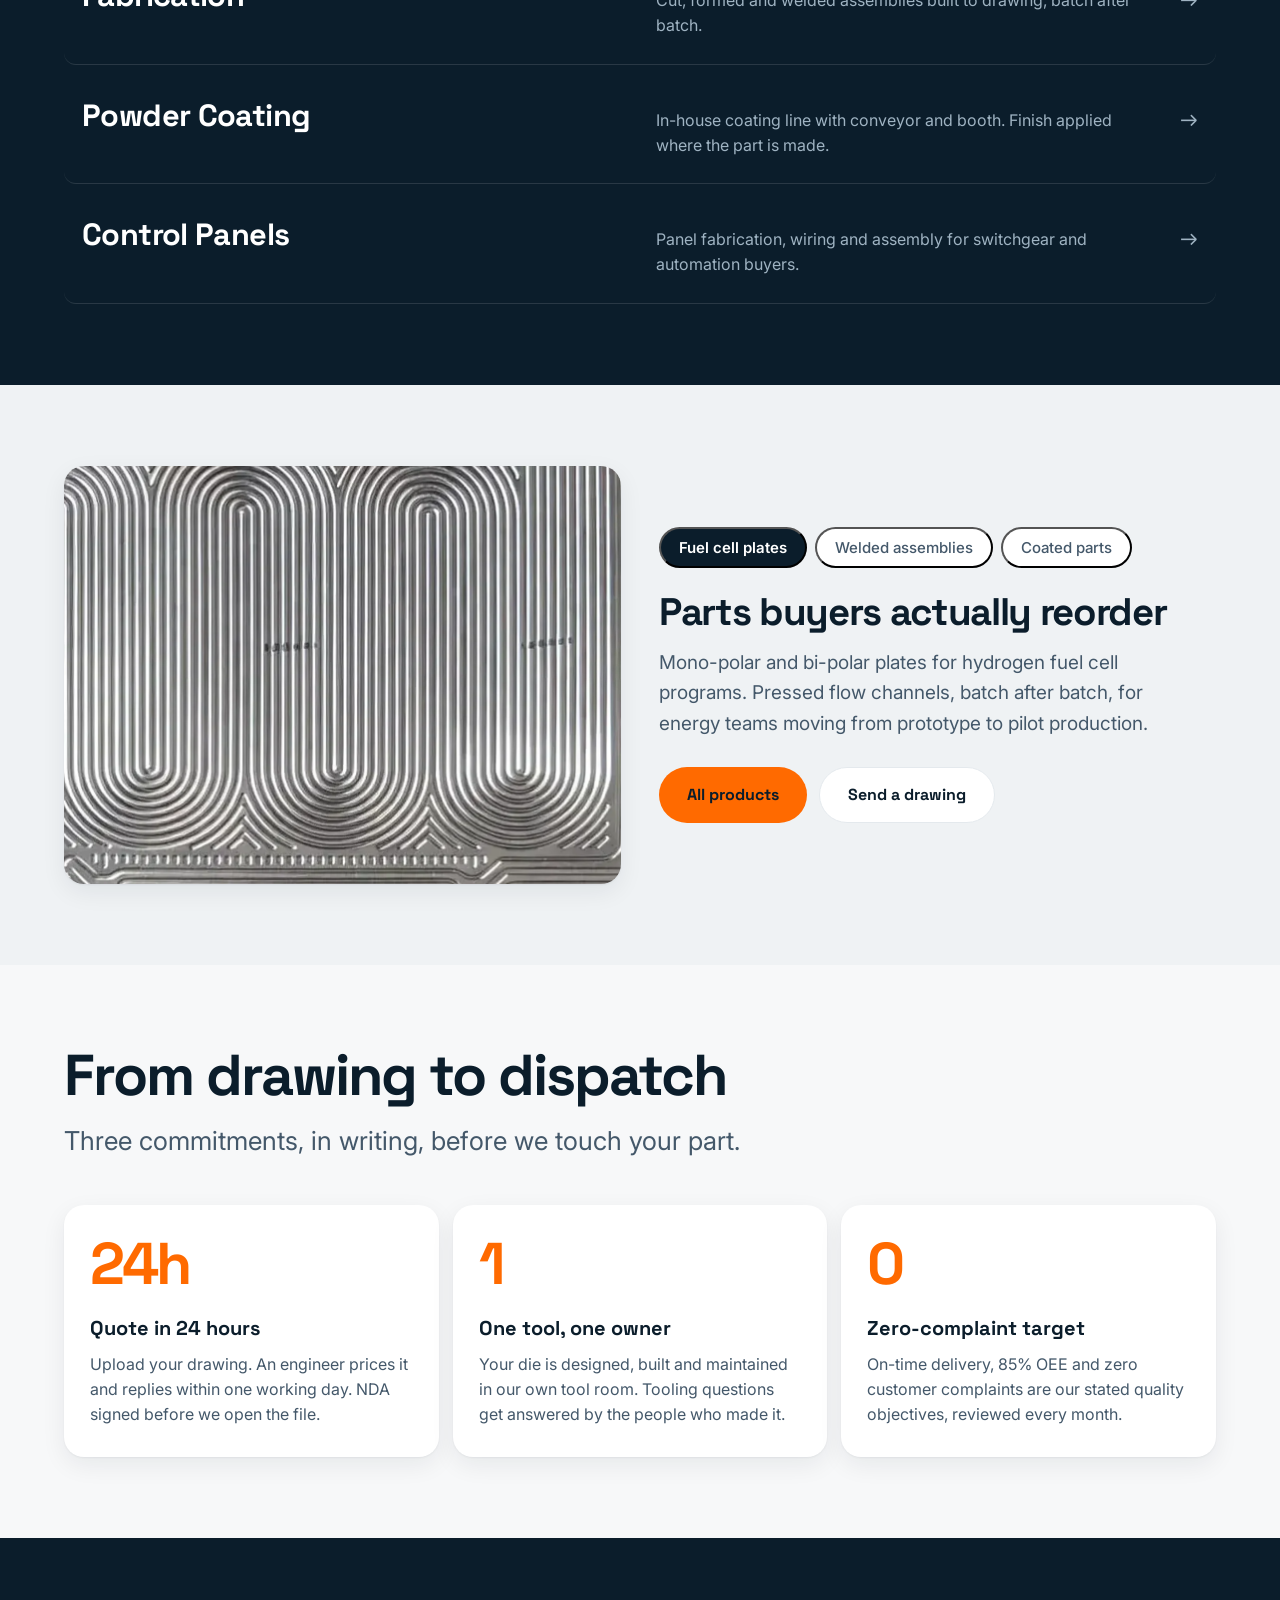
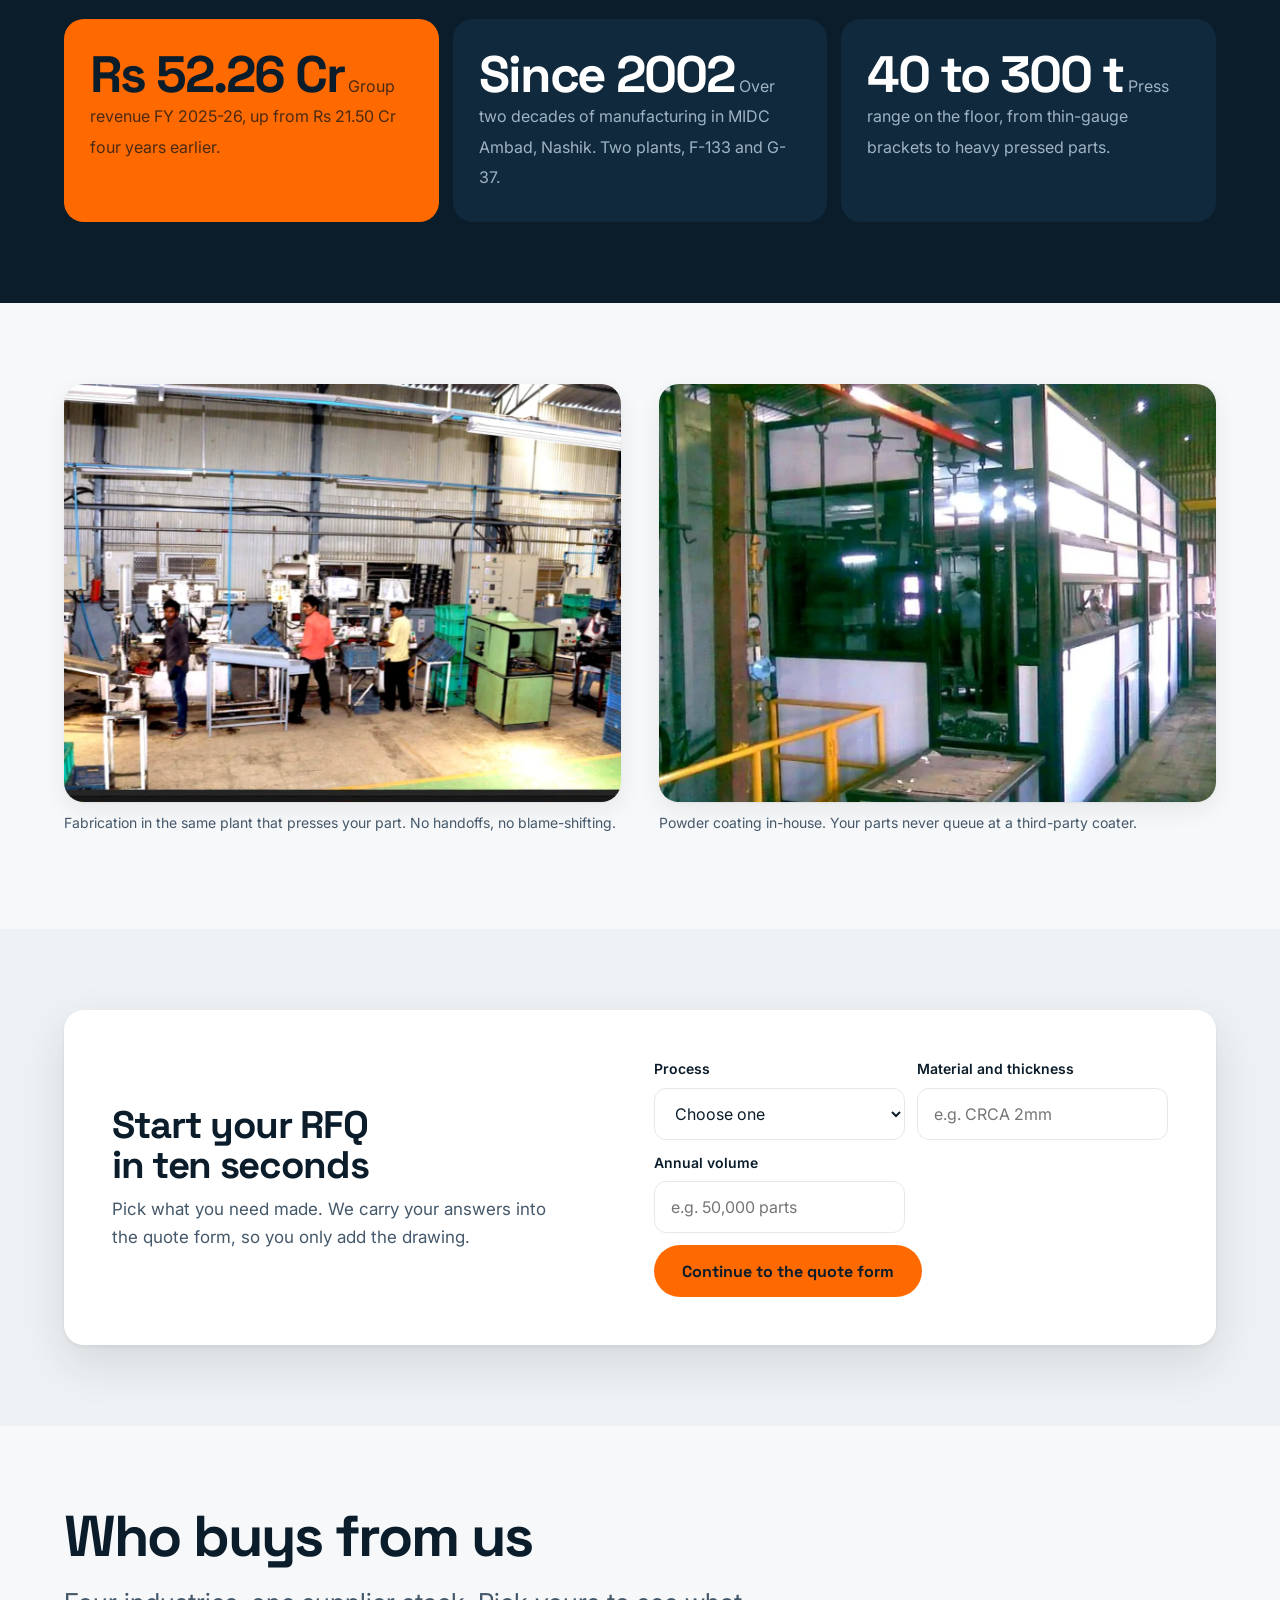
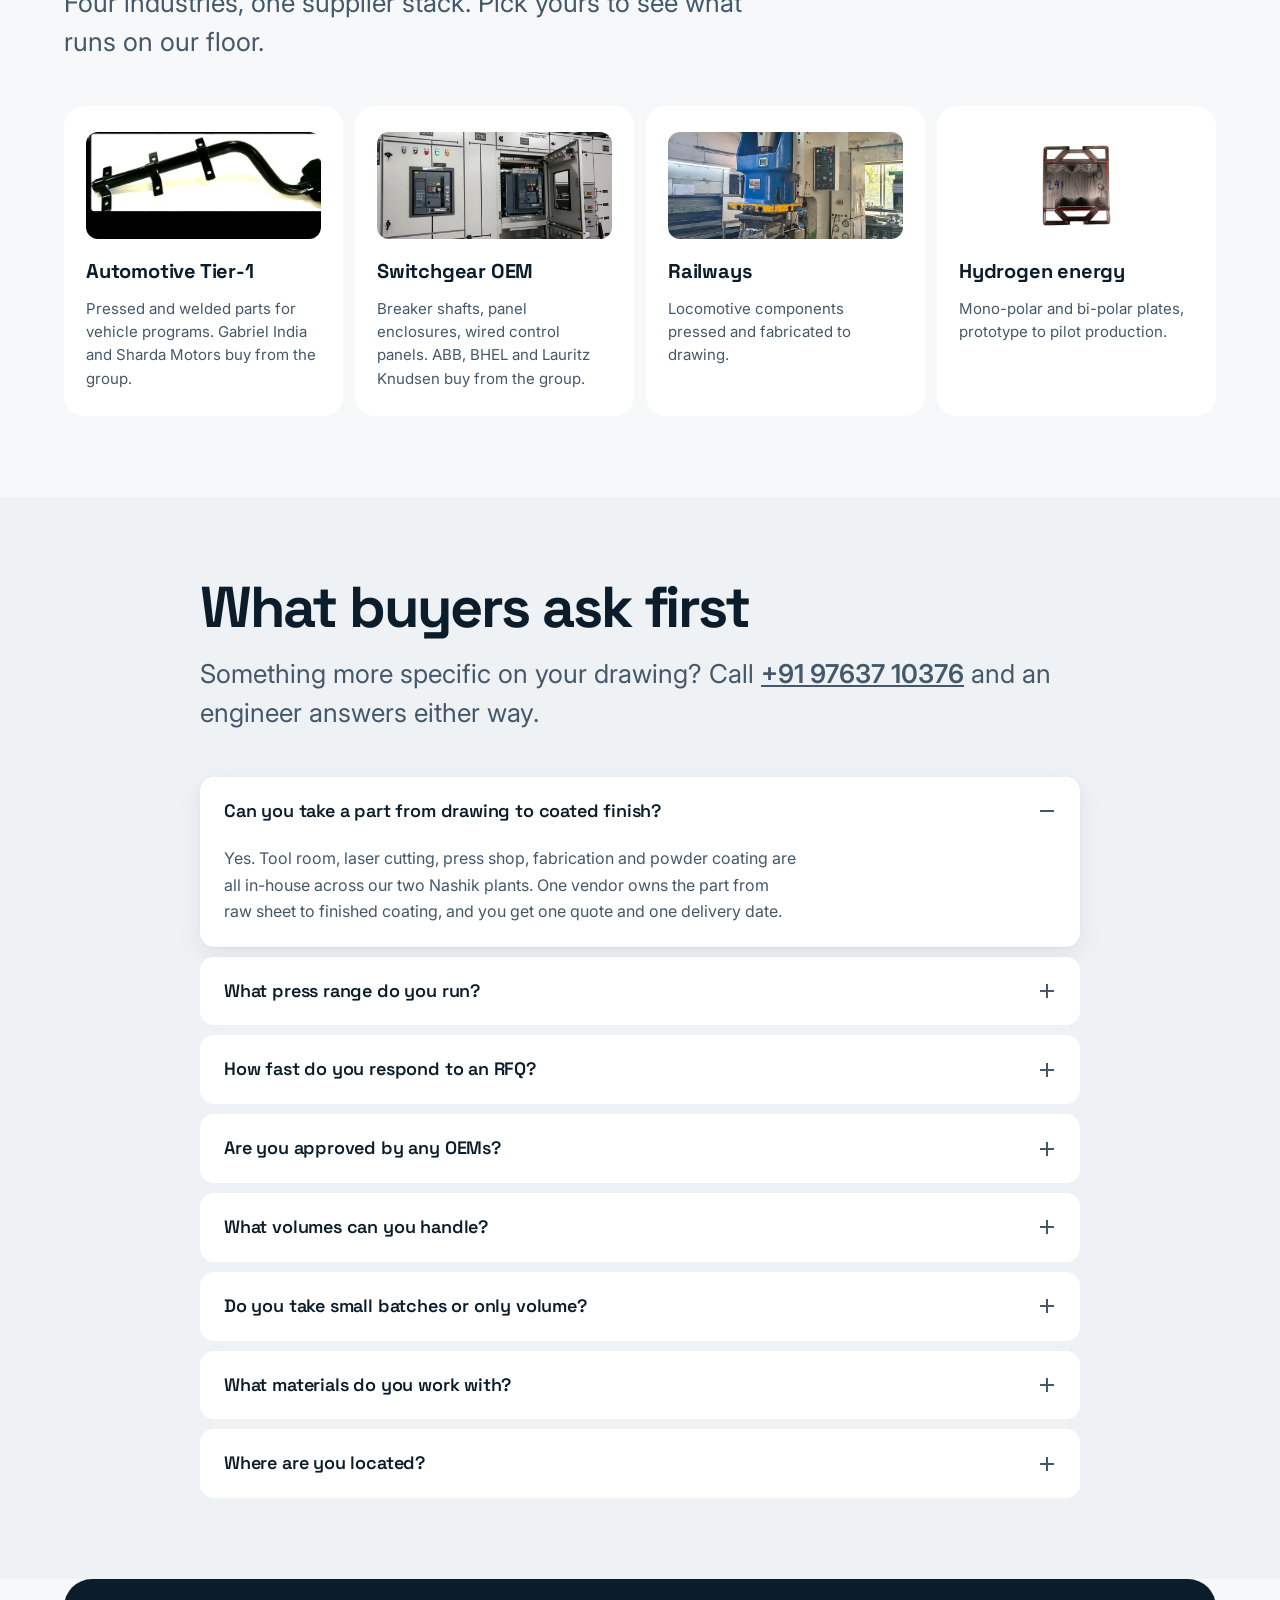
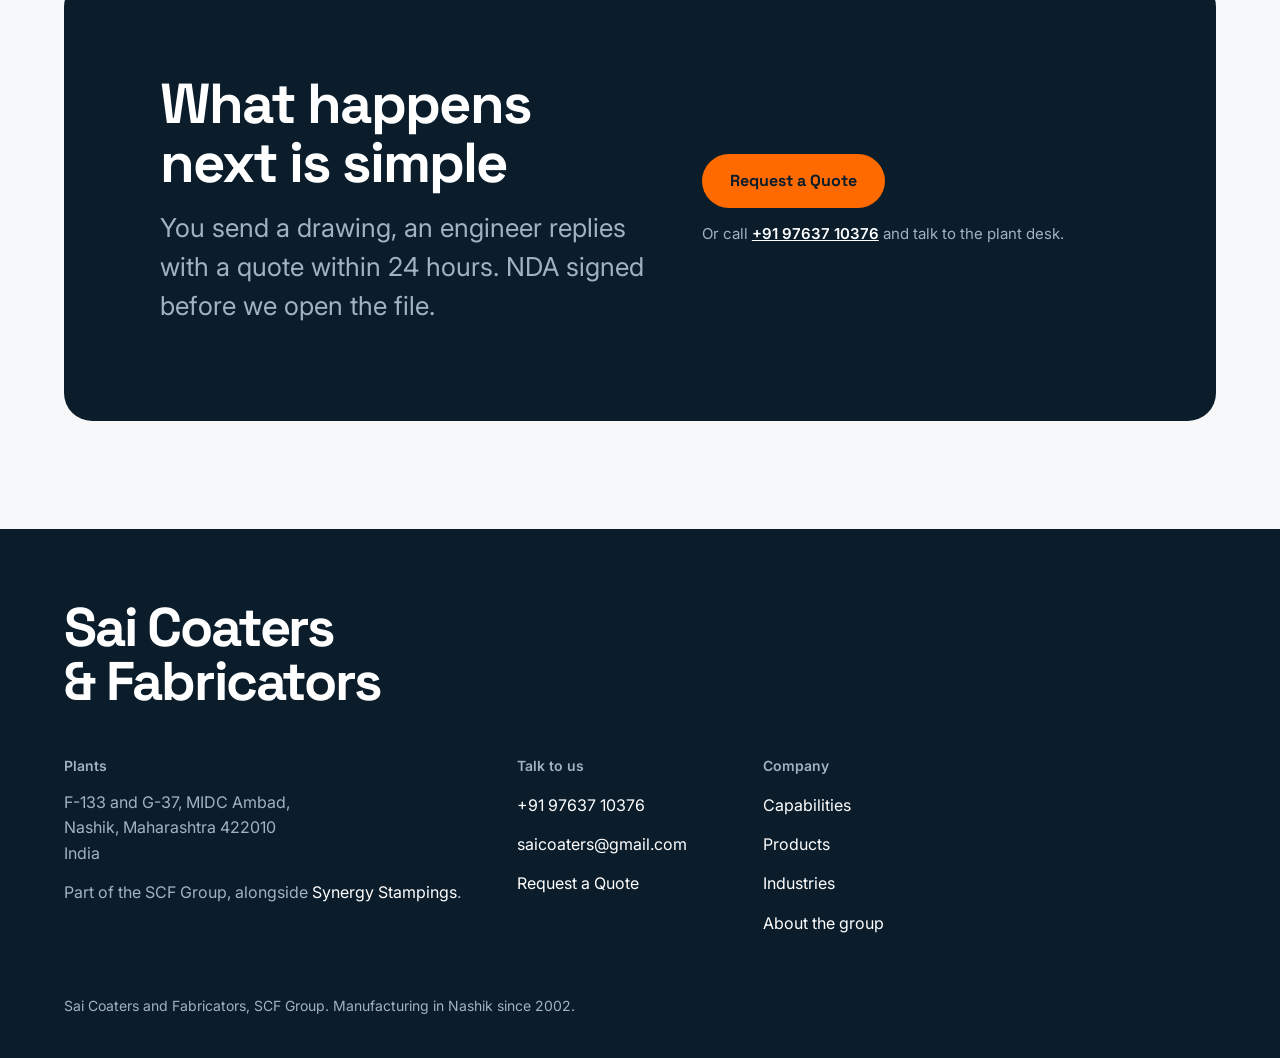
==== commit 8c2b73d4: "Print stylesheet, beforeprint accordions, foot-h specificity" ====
--- a/sai-coaters/index.html
+++ b/sai-coaters/index.html
@@ -10,7 +10,7 @@
 <link rel="preconnect" href="https://fonts.googleapis.com">
 <link rel="preconnect" href="https://fonts.gstatic.com" crossorigin>
 <link href="https://fonts.googleapis.com/css2?family=Space+Grotesk:wght@400;500;600;700&family=Inter:wght@400;500;600;700&display=swap" rel="stylesheet">
-<link rel="stylesheet" href="assets/site.css?v=1792090586">
+<link rel="stylesheet" href="assets/site.css?v=1792091385">
 <script type="application/ld+json">
 {
   "@context": "https://schema.org",
@@ -415,13 +415,13 @@
 {"imports": {"three": "./assets/vendor/three.module.js", "three/addons/": "./assets/vendor/"}}
 </script>
 <script type="module">
-  import { initHero3D } from './assets/hero3d.js?v=1792090586';
+  import { initHero3D } from './assets/hero3d.js?v=1792091385';
   try {
     initHero3D({ kind: 'plate', accent: 0xFF6A00, mount: '#hero3d', modelX: 2.0, modelScale: 1.18 });
     document.getElementById('hero3d').classList.add('on');
   } catch (e) { /* fallback photo stays */ }
 </script>
-<script src="assets/scrollfx.js?v=1792090586" defer></script>
-<script src="assets/site.js?v=1792090586" defer></script>
+<script src="assets/scrollfx.js?v=1792091385" defer></script>
+<script src="assets/site.js?v=1792091385" defer></script>
 </body>
 </html>
--- a/sai-coaters/assets/site.css
+++ b/sai-coaters/assets/site.css
@@ -1384,3 +1384,20 @@
 /* anchor jumps clear the fixed header */
 html { scroll-padding-top: 96px; }
 [id] { scroll-margin-top: 96px; }
+
+/* beat .foot-grid p specificity */
+.foot-grid .foot-h, p.foot-h { font-size: 14px; font-weight: 600; margin: 0 0 14px; color: var(--muted-dark); font-family: var(--font-text); line-height: 1.4; }
+
+/* ============ PRINT ============ */
+@media print {
+  .site-head, .menu-toggle, .hero-cine, canvas, .scroll-cue, .prefill-card, form[data-rfq], .quote-form, .skip,
+  [data-scene] .scene-stage, video, iframe { display: none !important; }
+  html, body { background: #fff !important; color: #111 !important; }
+  * { color: #111 !important; background: transparent !important; box-shadow: none !important; text-shadow: none !important; }
+  main, .chapter, .section, .page-hero { padding-top: 0 !important; min-height: 0 !important; }
+  [data-scene] { height: auto !important; }
+  a { text-decoration: underline; }
+  img { max-width: 100% !important; break-inside: avoid; }
+  h1, h2, h3, p, li, tr { break-inside: avoid; }
+  .spec, .prod-row, .who-card, .process-card { border: 1px solid #ccc !important; break-inside: avoid; }
+}
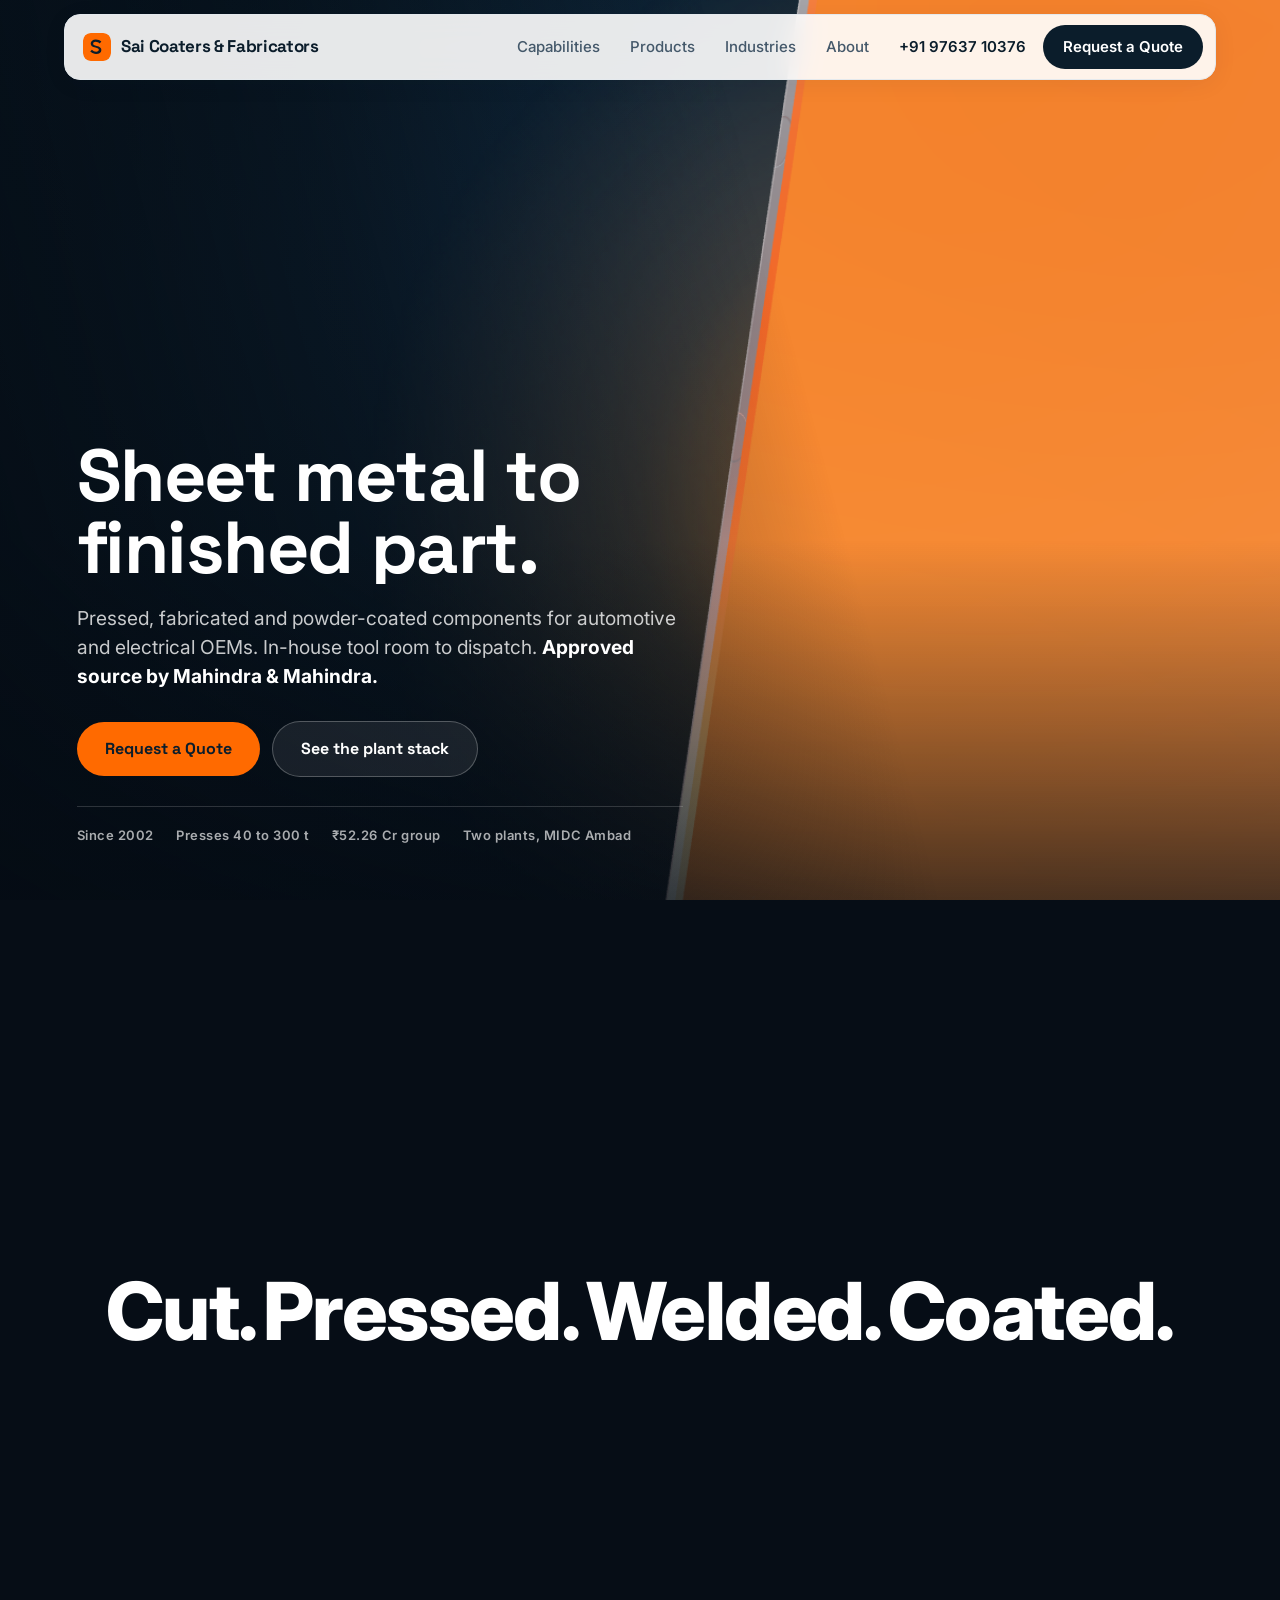
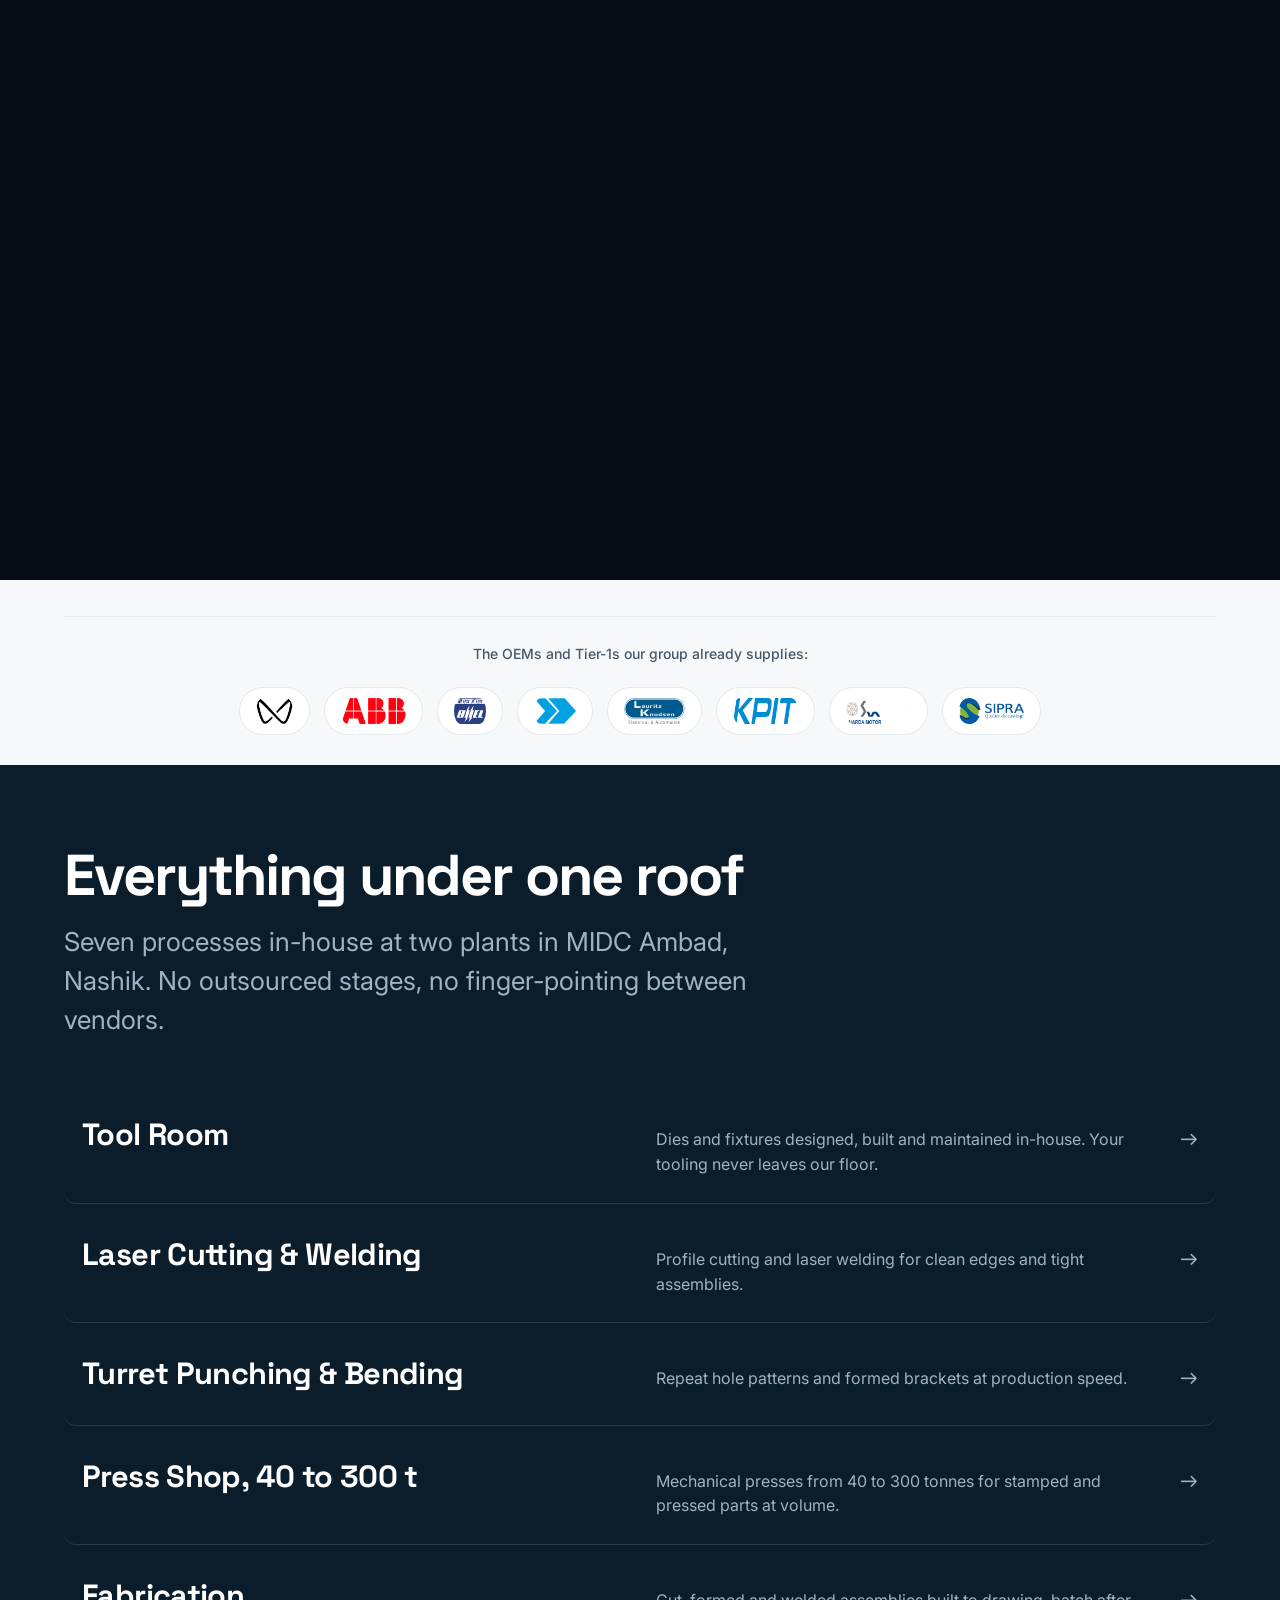
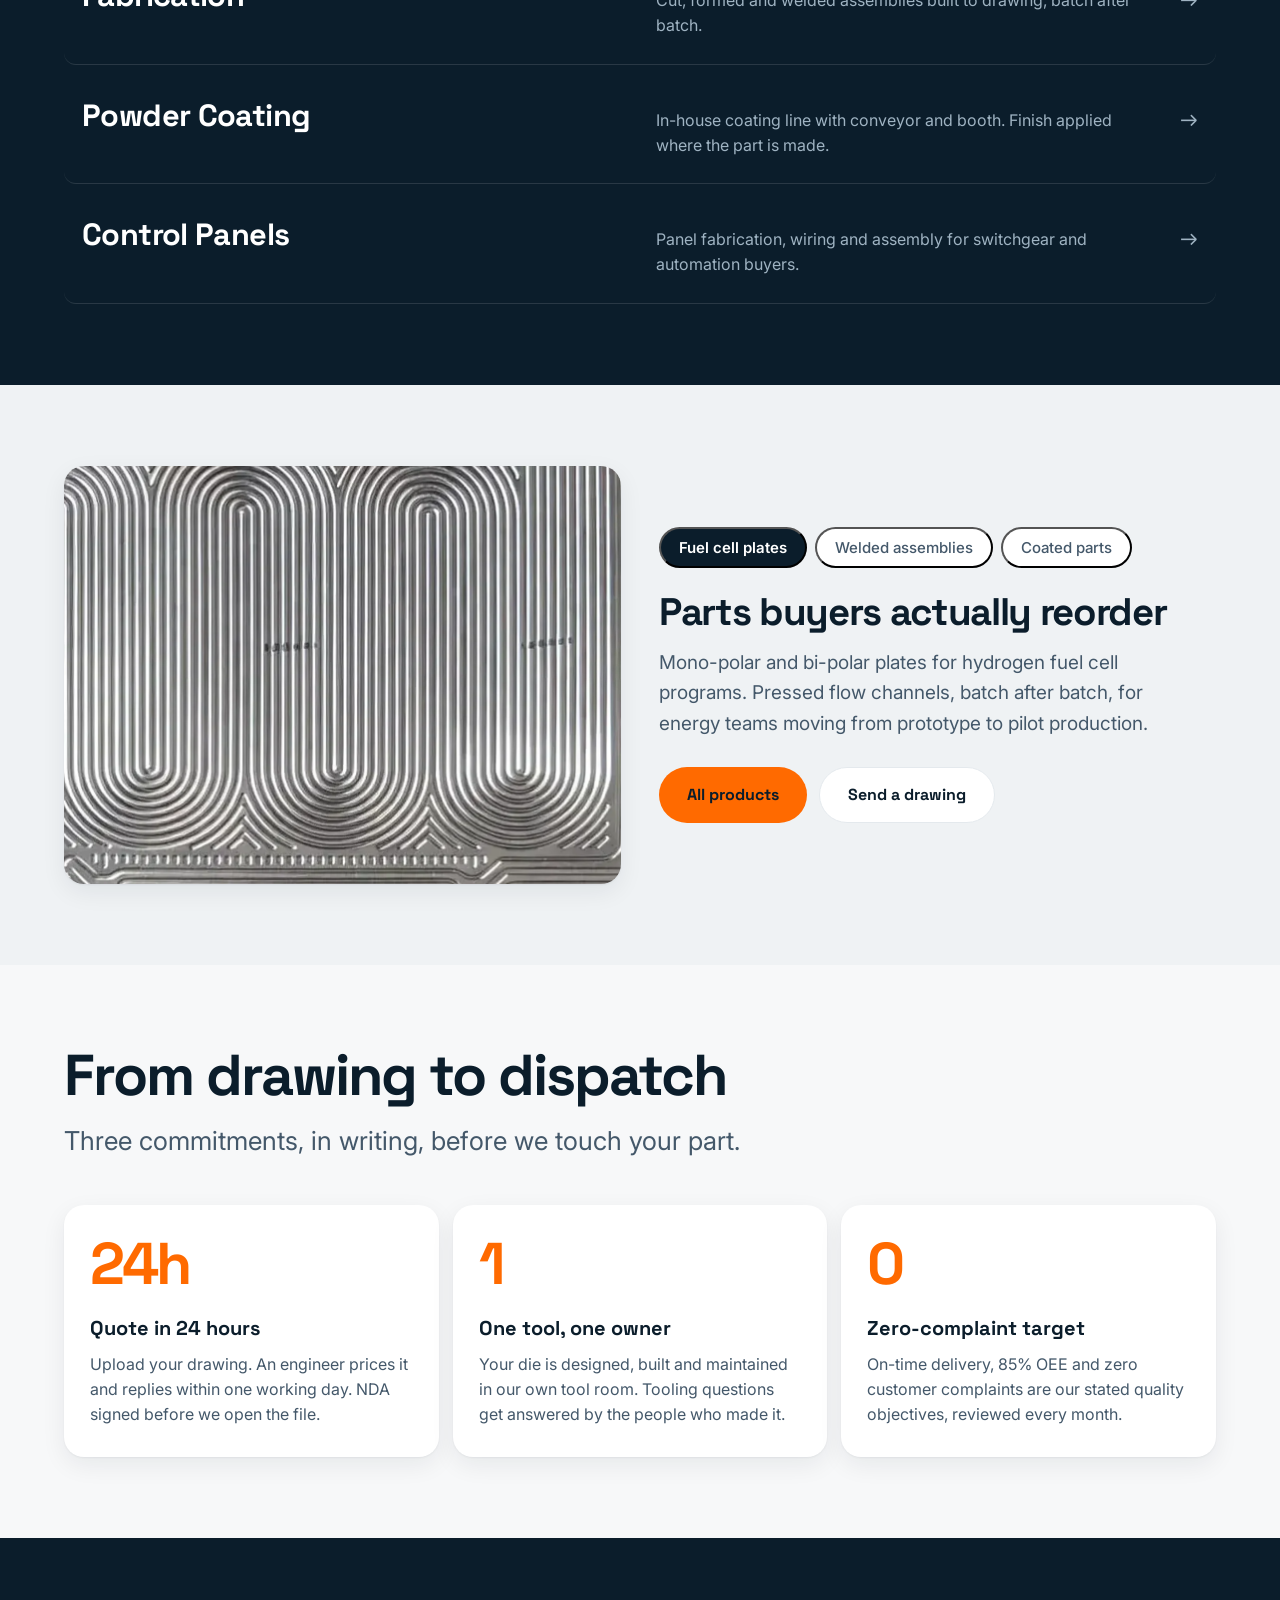
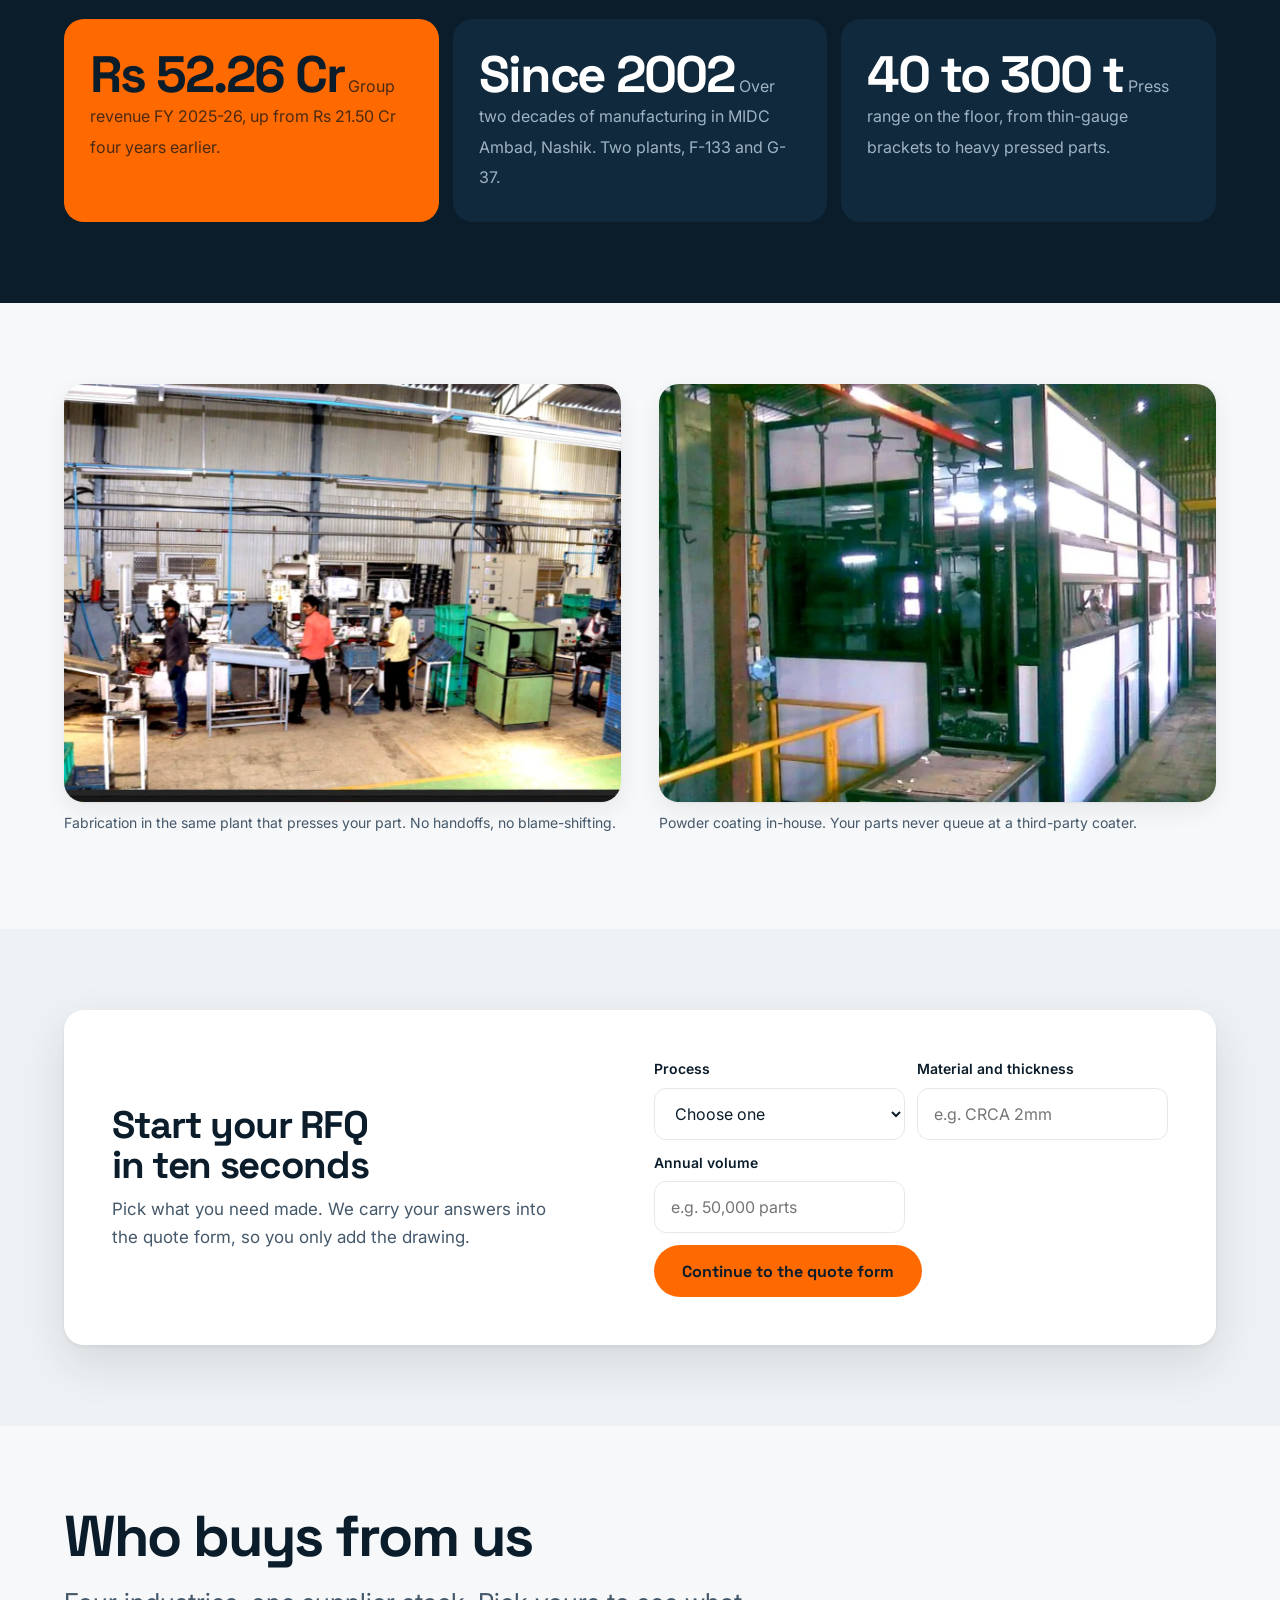
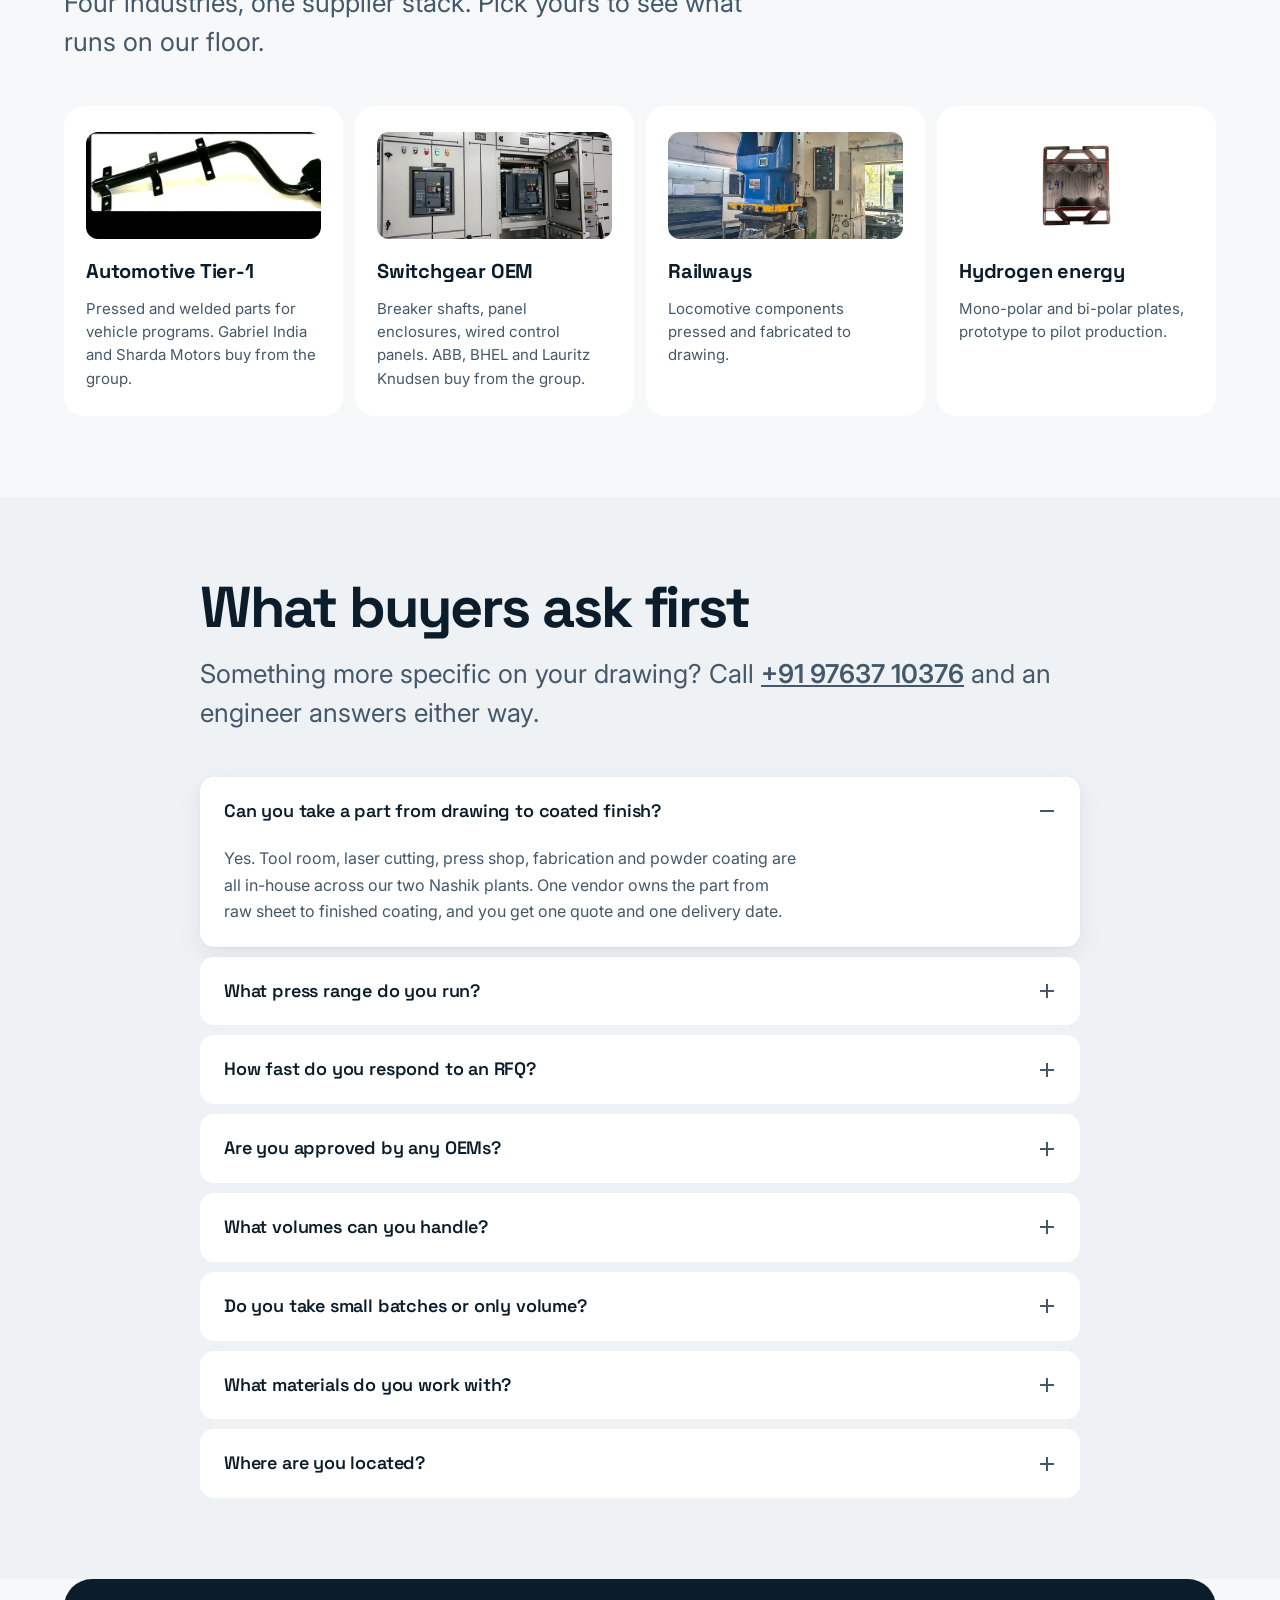
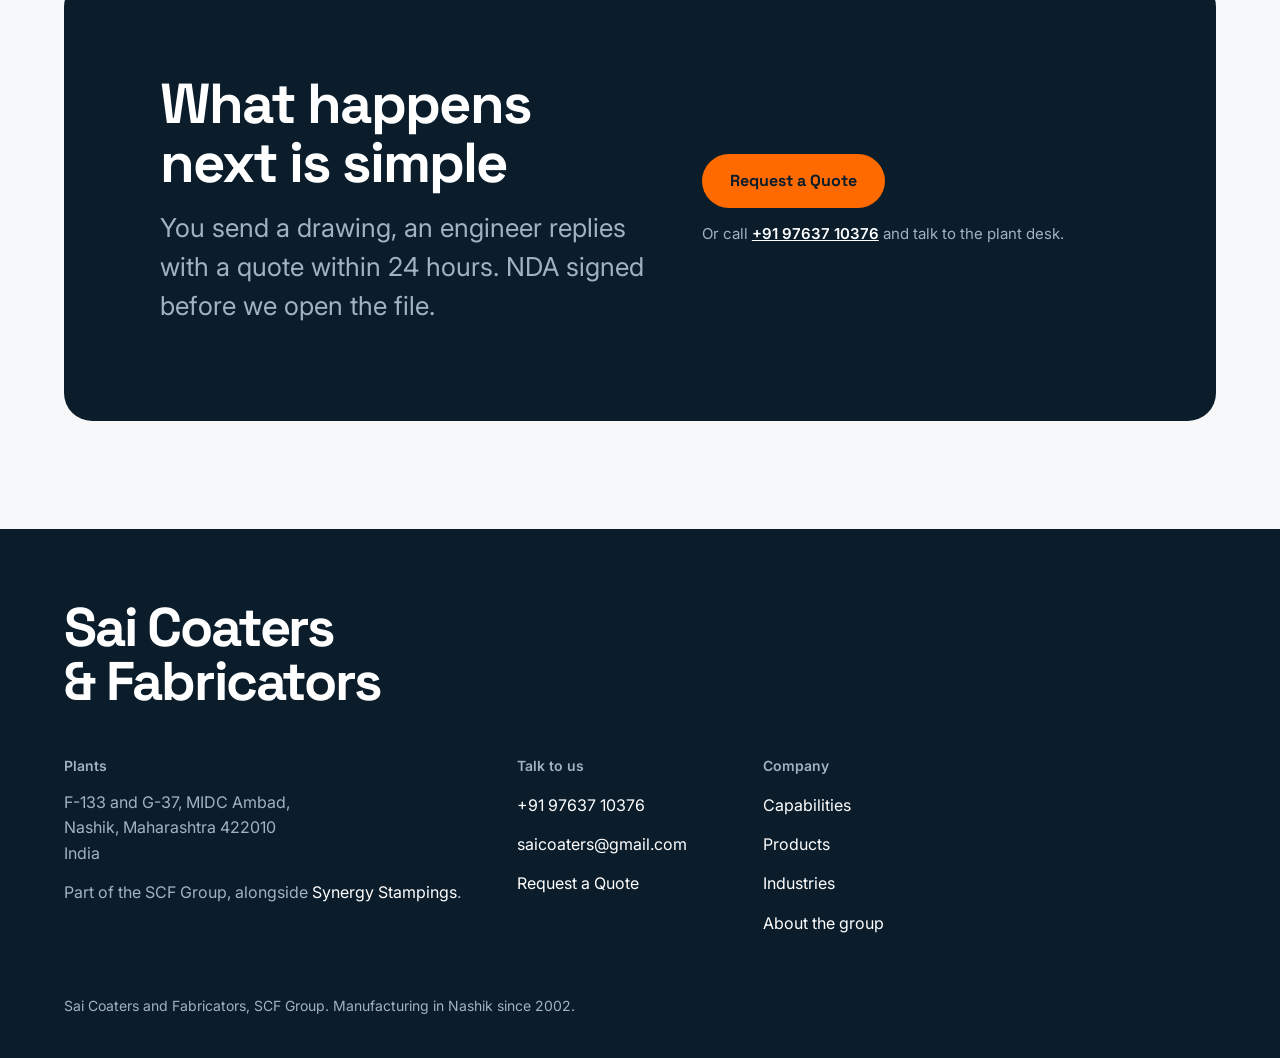
==== commit d9a84314: "Perf: 3D hero deferred to idle (fallback img is LCP), hero preload. domReady -50% live" ====
--- a/sai-coaters/index.html
+++ b/sai-coaters/index.html
@@ -10,7 +10,7 @@
 <link rel="preconnect" href="https://fonts.googleapis.com">
 <link rel="preconnect" href="https://fonts.gstatic.com" crossorigin>
 <link href="https://fonts.googleapis.com/css2?family=Space+Grotesk:wght@400;500;600;700&family=Inter:wght@400;500;600;700&display=swap" rel="stylesheet">
-<link rel="stylesheet" href="assets/site.css?v=1792091385">
+<link rel="stylesheet" href="assets/site.css?v=1792092153">
 <script type="application/ld+json">
 {
   "@context": "https://schema.org",
@@ -94,6 +94,7 @@
 <meta name="twitter:title" content="Sai Coaters &amp; Fabricators | Pressed &amp; Coated Parts, Nashik">
 <meta name="twitter:description" content="Pressed, fabricated and powder-coated components from MIDC Ambad, Nashik for automotive and electrical OEMs. Approved source by Mahindra &amp; Mahindra. Quotes in 24 hours.">
 <meta name="twitter:image" content="https://site.xseven.us/sai-coaters/assets/img/fabrication-shop.webp">
+<link rel="preload" as="image" href="assets/img/fuelcell-bipolar-plate.webp">
 </head>
 <body>
 <a class="skip" href="#main">Skip to content</a>
@@ -415,13 +416,18 @@
 {"imports": {"three": "./assets/vendor/three.module.js", "three/addons/": "./assets/vendor/"}}
 </script>
 <script type="module">
-  import { initHero3D } from './assets/hero3d.js?v=1792091385';
-  try {
-    initHero3D({ kind: 'plate', accent: 0xFF6A00, mount: '#hero3d', modelX: 2.0, modelScale: 1.18 });
-    document.getElementById('hero3d').classList.add('on');
-  } catch (e) { /* fallback photo stays */ }
+  // 3D hero loads AFTER first paint: the fallback image is the LCP visual;
+  // three.js (671KB) downloads during idle time, then fades in.
+  const boot3d = () => import('./assets/hero3d.js?v=1792092153').then(m => {
+    try {
+      m.initHero3D({ kind: 'plate', accent: 0xFF6A00, mount: '#hero3d', modelX: 2.0, modelScale: 1.18 });
+      document.getElementById('hero3d').classList.add('on');
+    } catch (e) { /* fallback photo stays */ }
+  }).catch(() => {});
+  if ('requestIdleCallback' in window) requestIdleCallback(boot3d, { timeout: 2500 });
+  else window.addEventListener('load', () => setTimeout(boot3d, 300));
 </script>
-<script src="assets/scrollfx.js?v=1792091385" defer></script>
-<script src="assets/site.js?v=1792091385" defer></script>
+<script src="assets/scrollfx.js?v=1792092153" defer></script>
+<script src="assets/site.js?v=1792092153" defer></script>
 </body>
 </html>
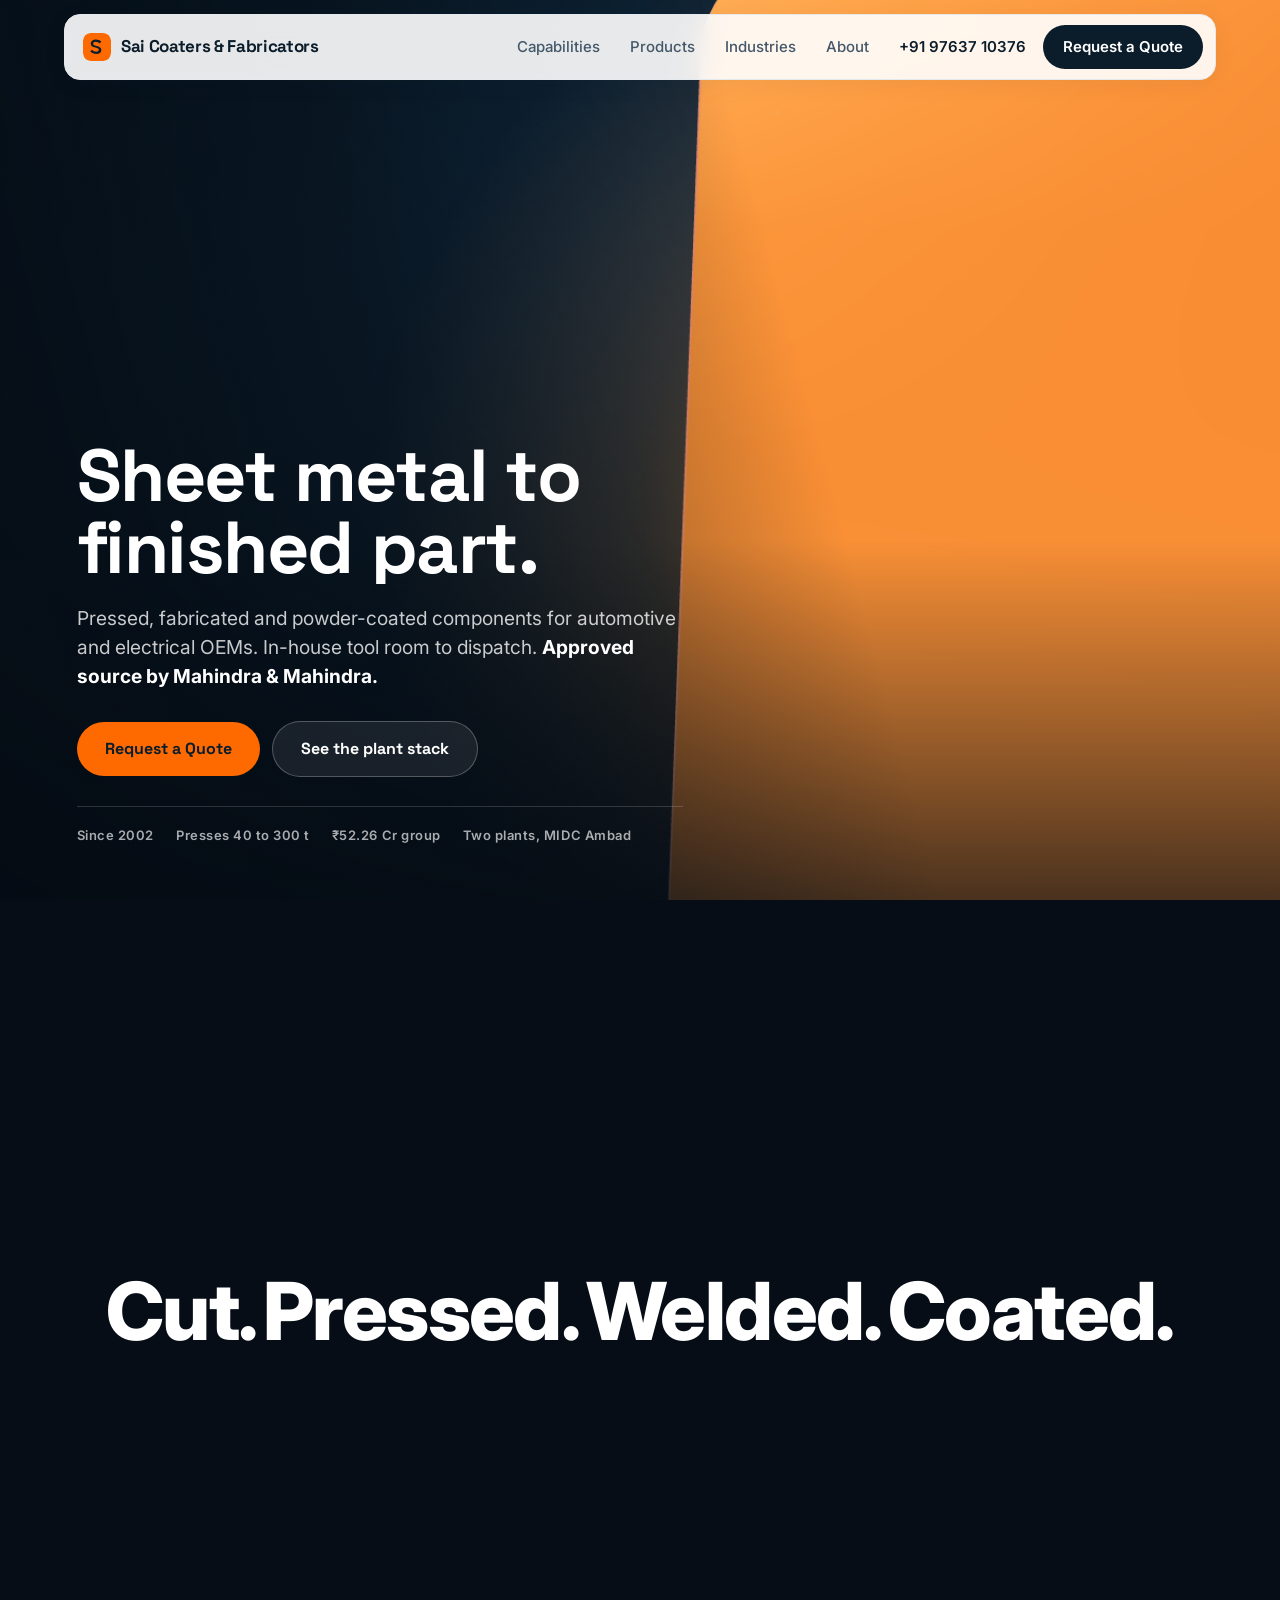
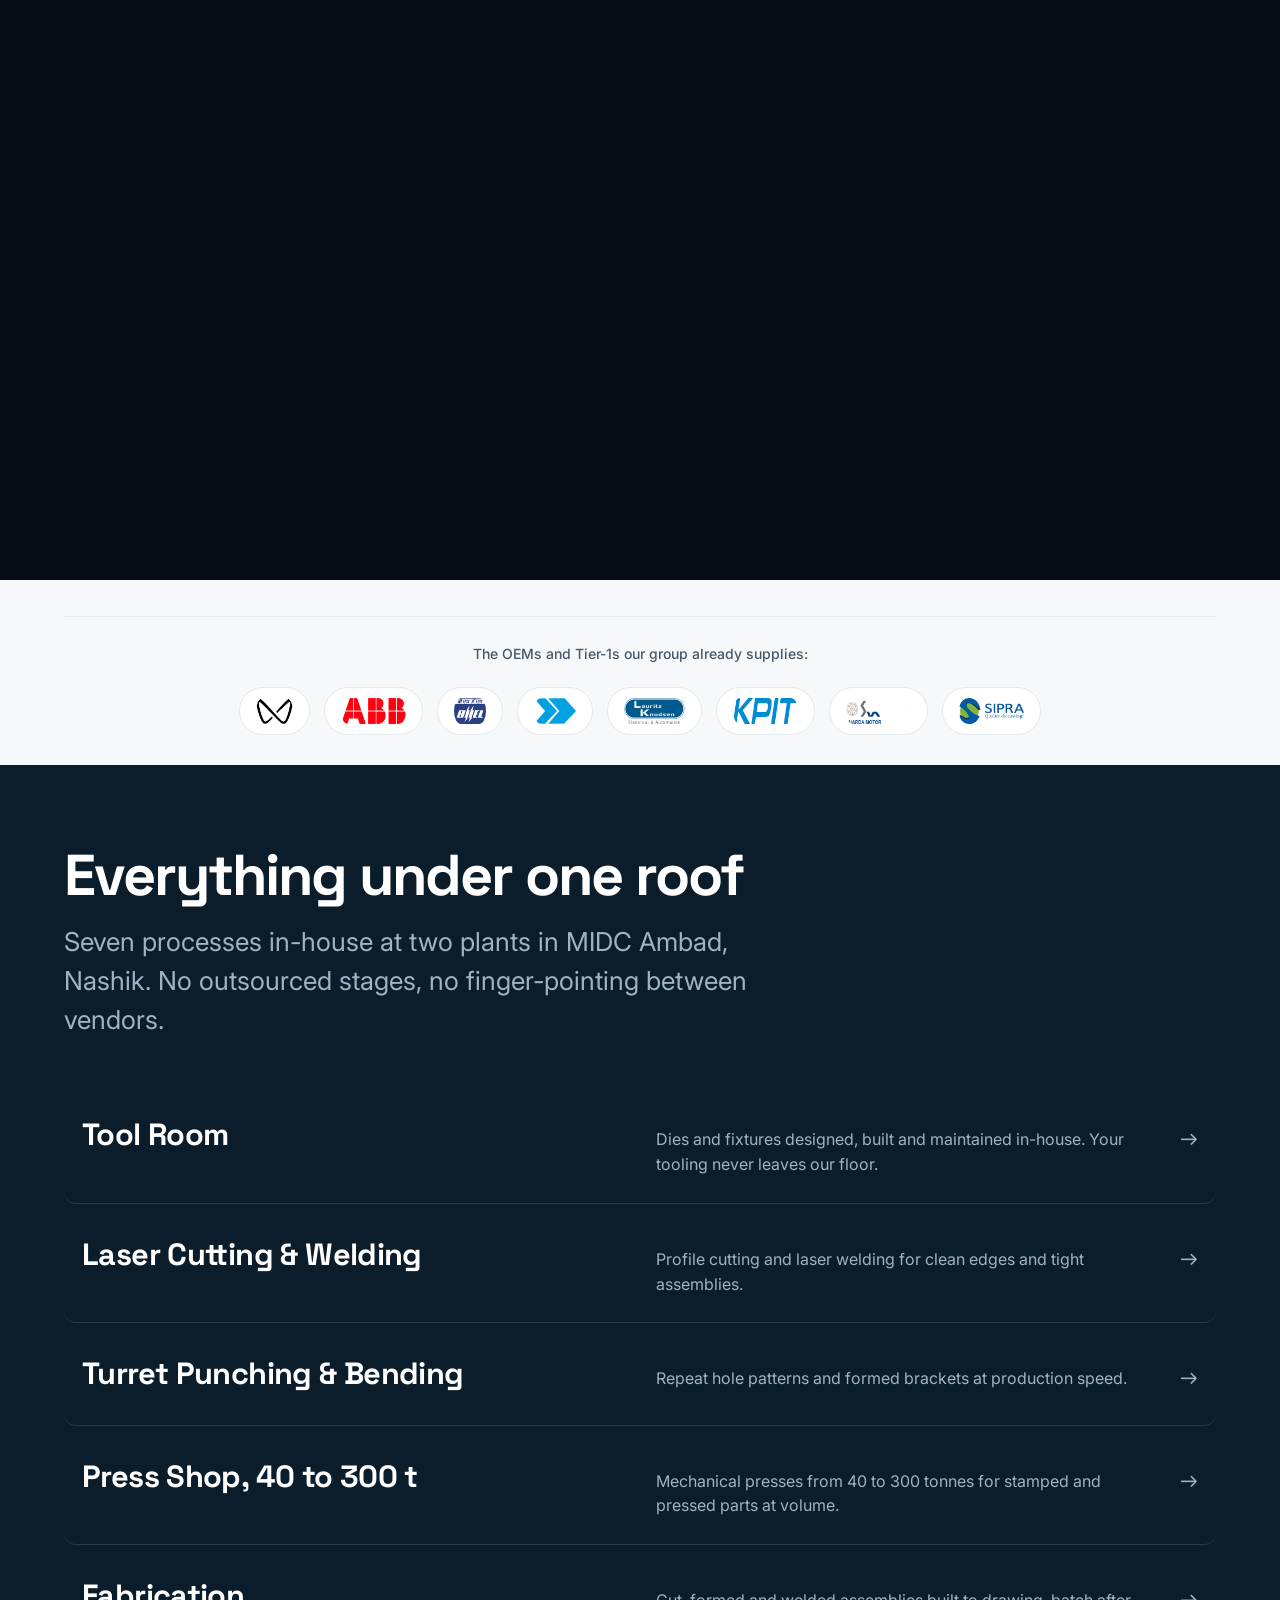
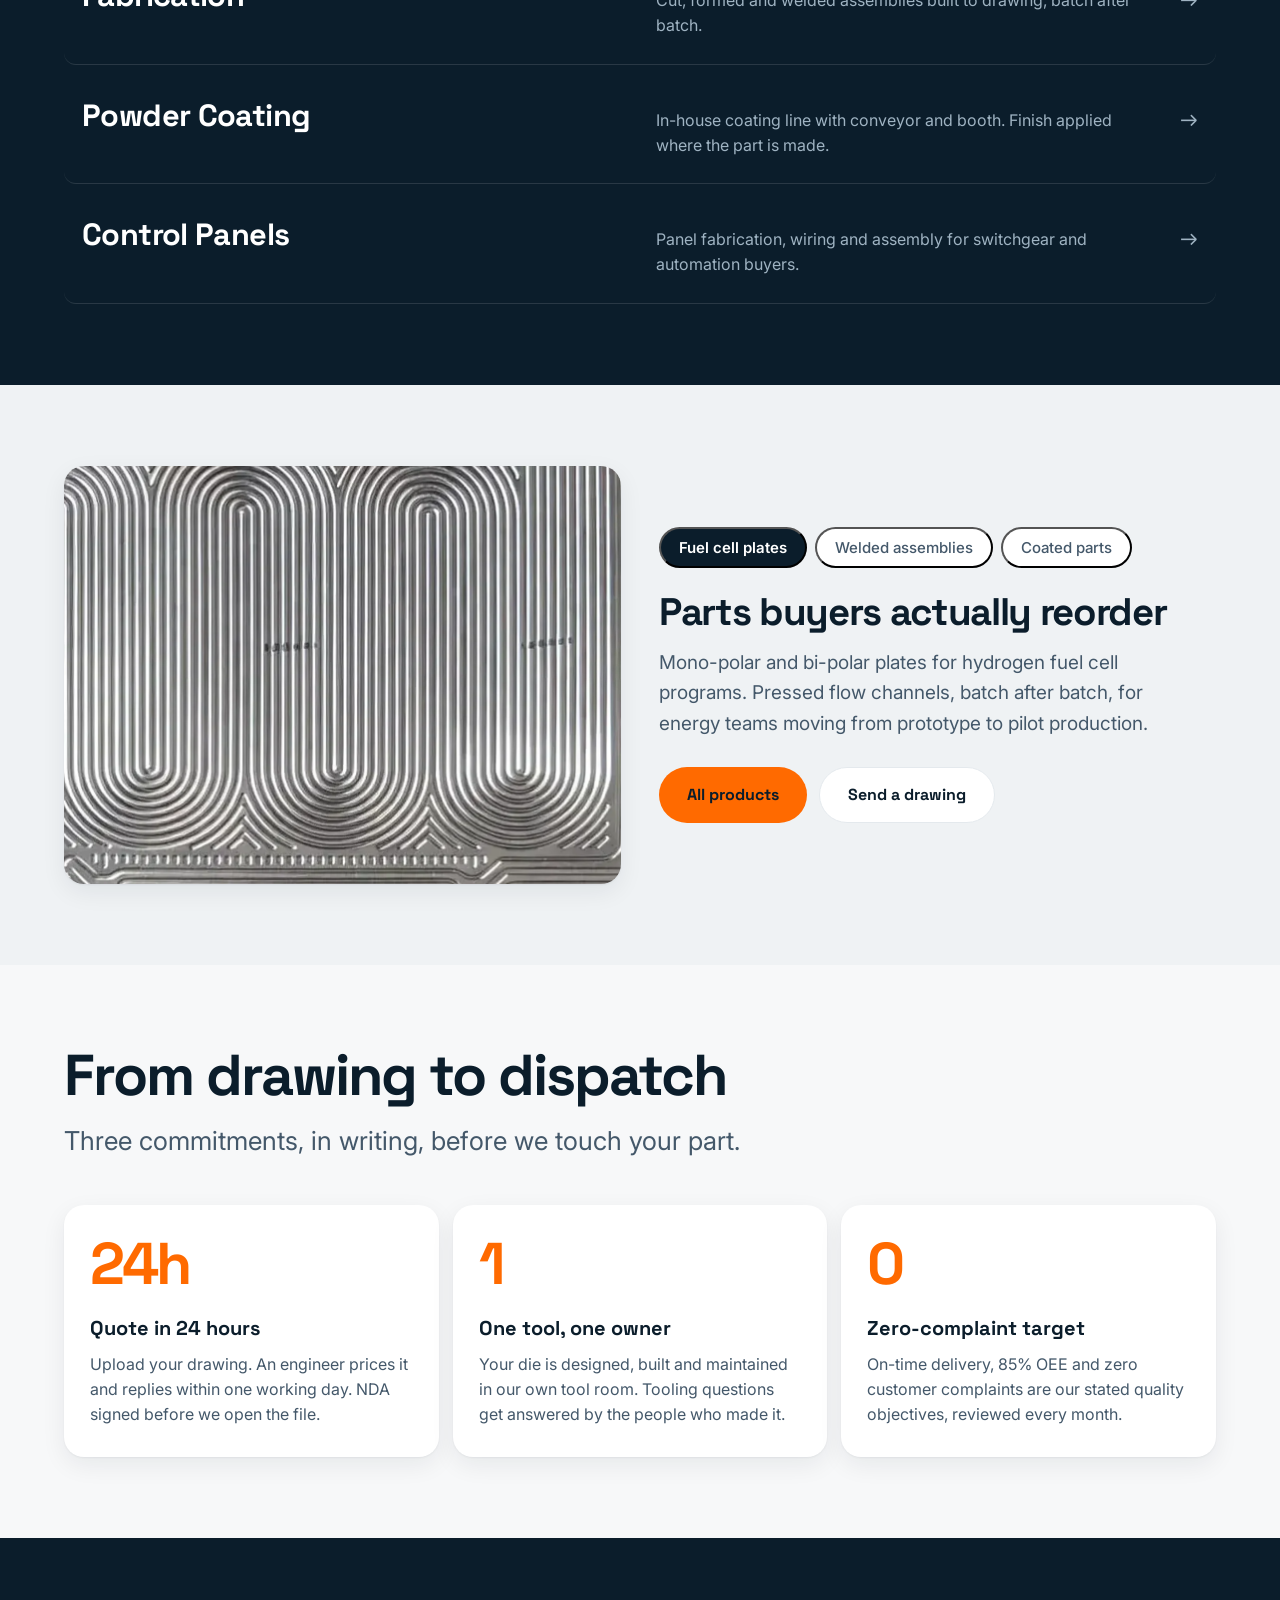
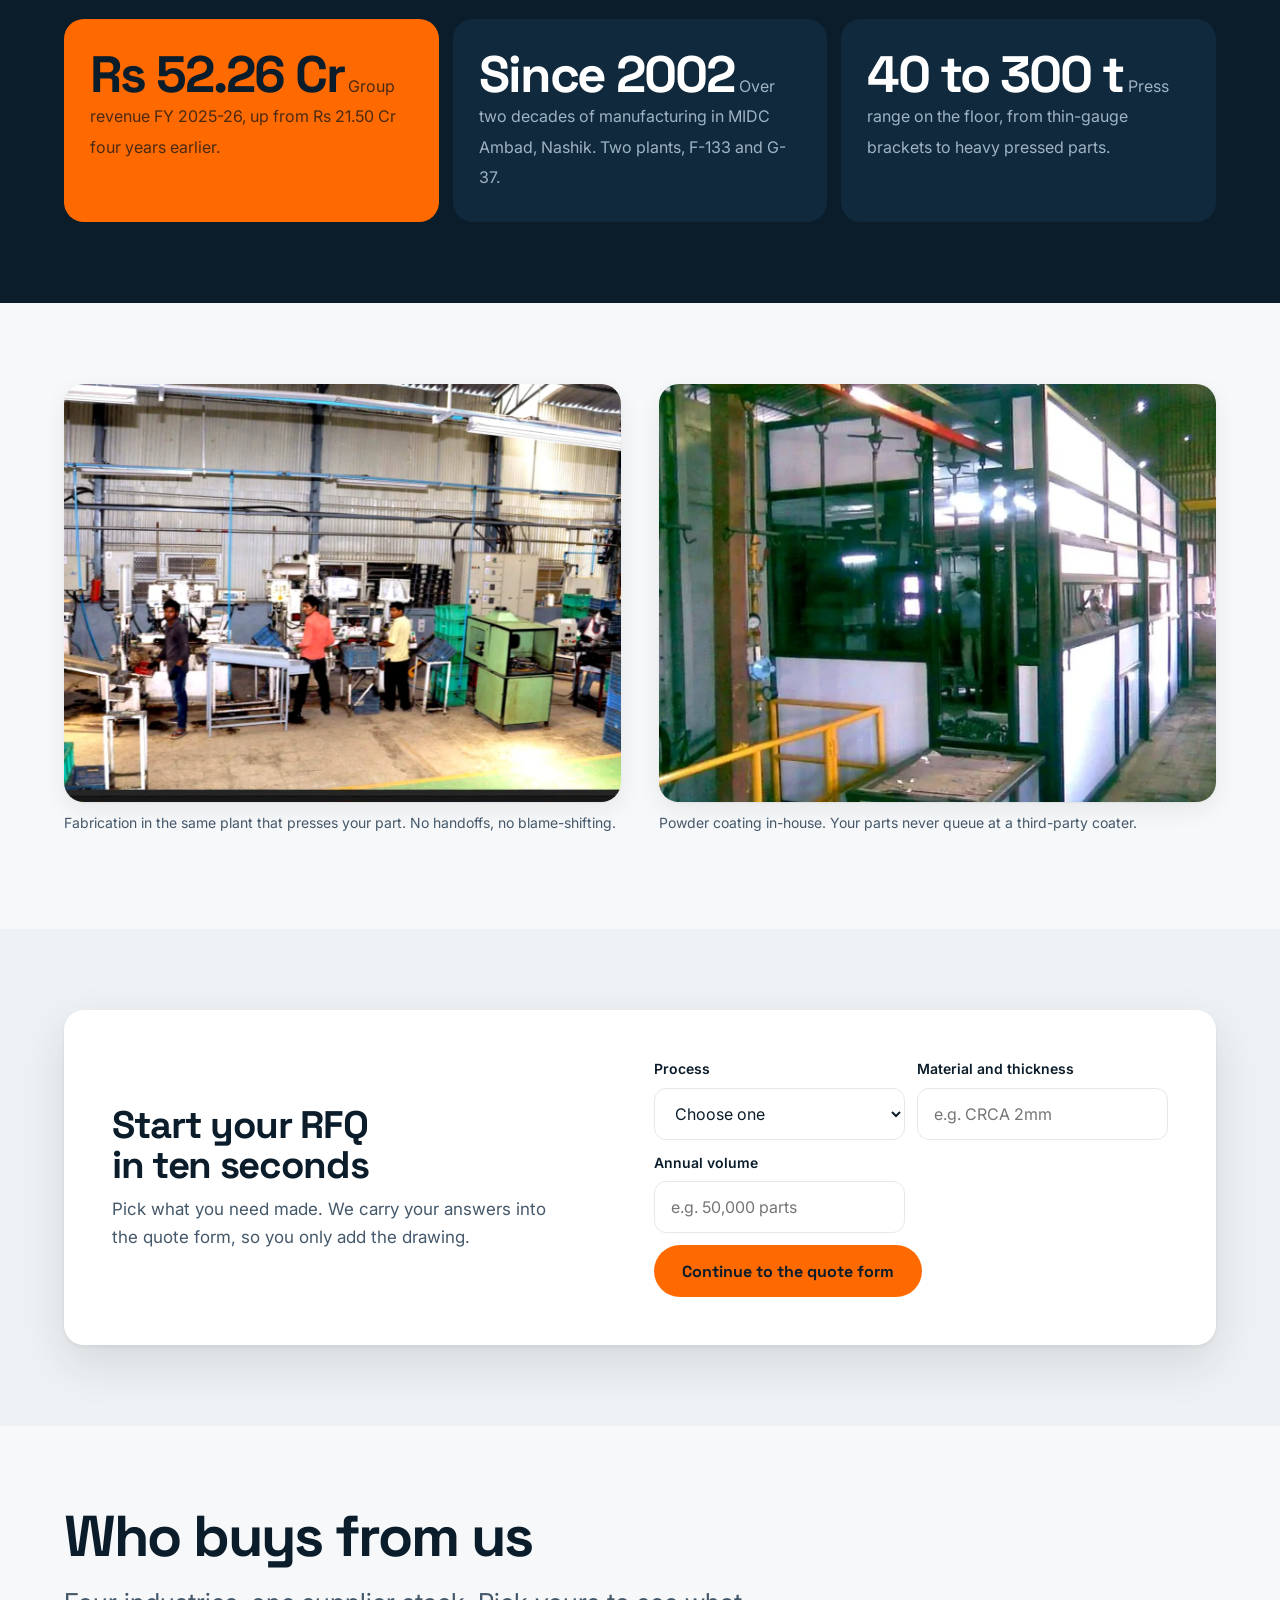
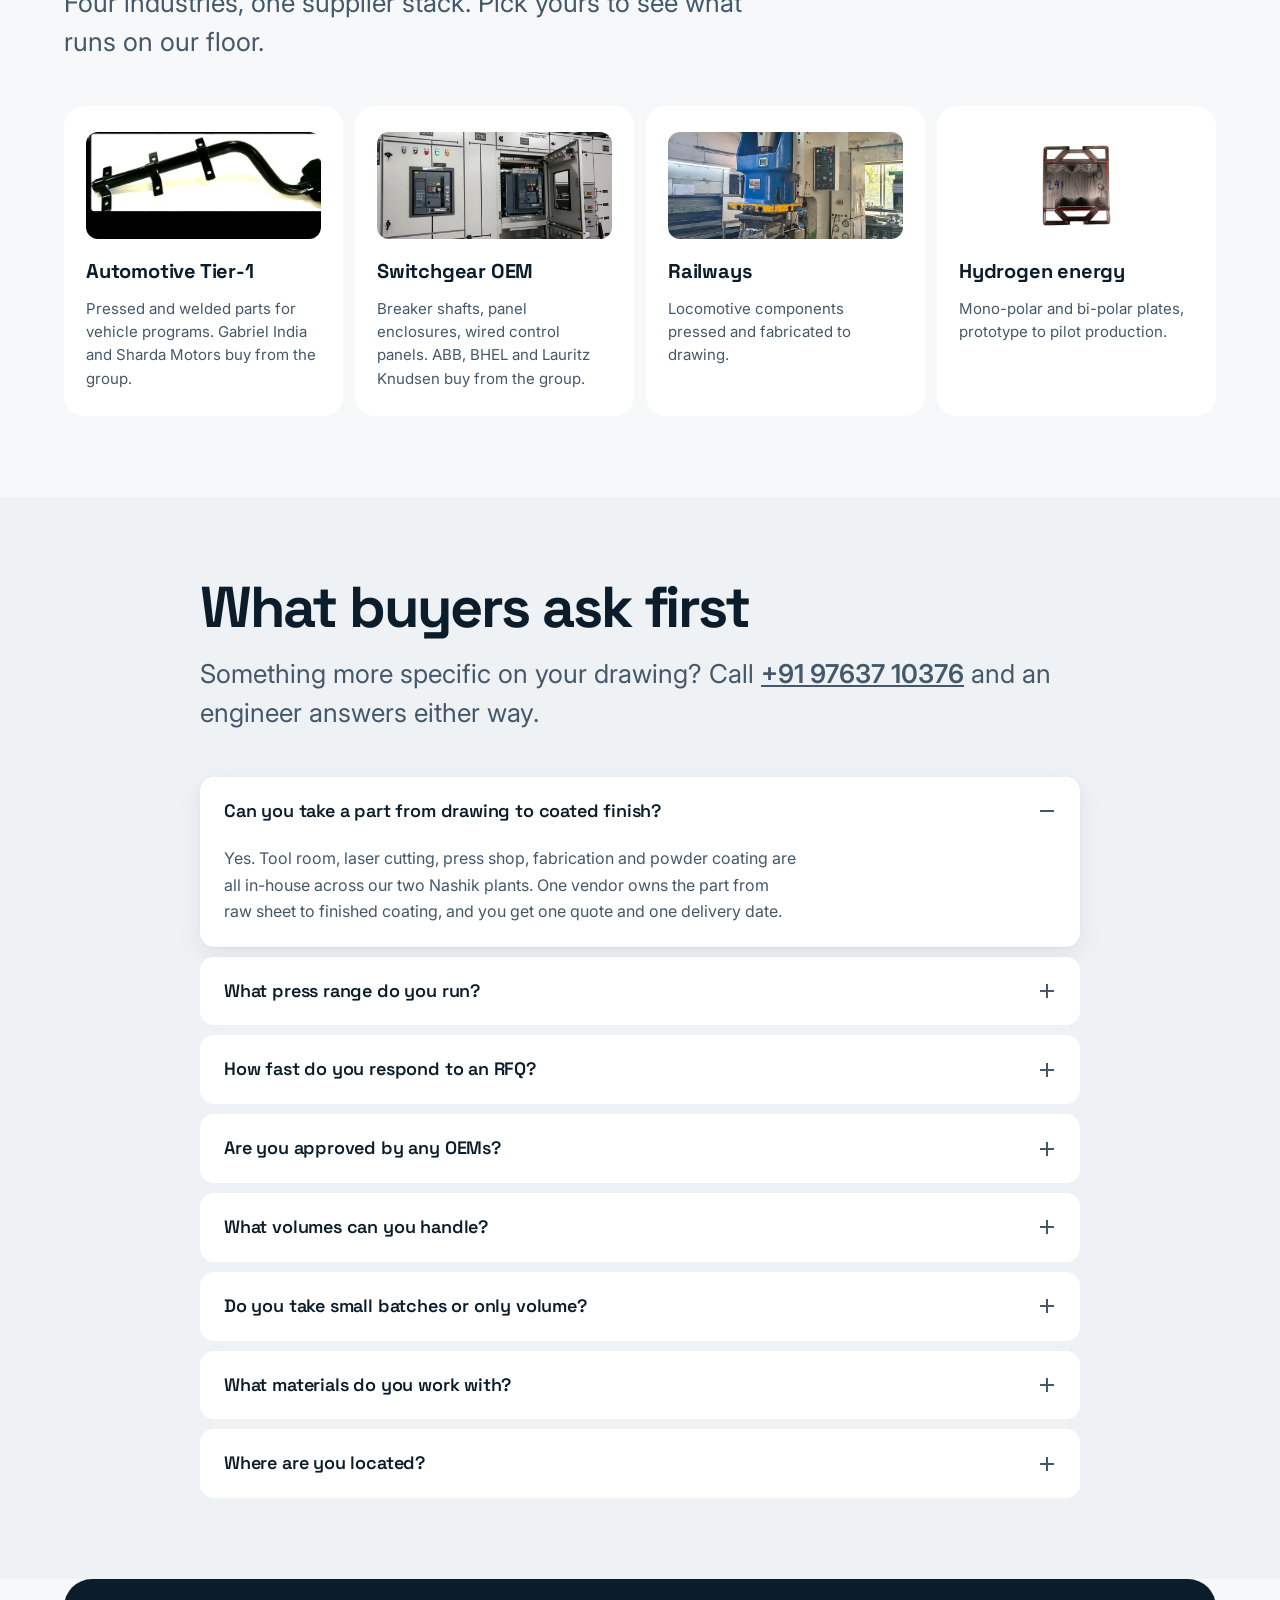
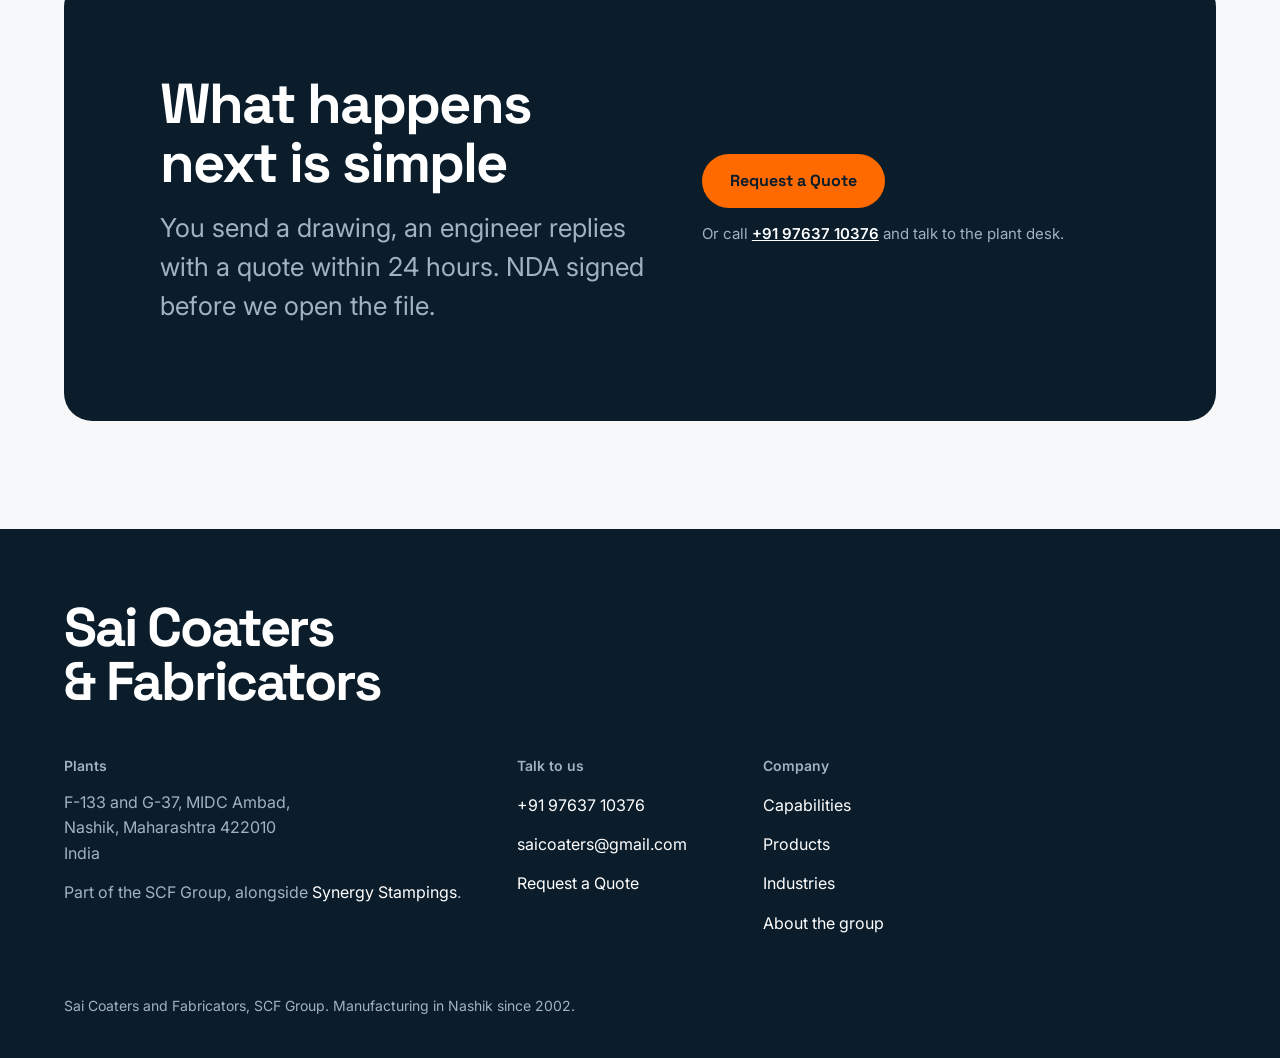
==== commit 541802d6: "320px floor: footer single-col, kicker wrap, wordmark collapses to mark; qa-gate forces auto scroll-" ====
--- a/sai-coaters/index.html
+++ b/sai-coaters/index.html
@@ -10,7 +10,7 @@
 <link rel="preconnect" href="https://fonts.googleapis.com">
 <link rel="preconnect" href="https://fonts.gstatic.com" crossorigin>
 <link href="https://fonts.googleapis.com/css2?family=Space+Grotesk:wght@400;500;600;700&family=Inter:wght@400;500;600;700&display=swap" rel="stylesheet">
-<link rel="stylesheet" href="assets/site.css?v=1792092153">
+<link rel="stylesheet" href="assets/site.css?v=1792092621">
 <script type="application/ld+json">
 {
   "@context": "https://schema.org",
@@ -101,9 +101,7 @@
 
 <header class="site-head">
   <a class="wordmark" href="index.html" aria-label="Sai Coaters and Fabricators home">
-    <svg class="mark" viewBox="0 0 32 32" aria-hidden="true"><rect width="32" height="32" rx="8" fill="#FF6A00"/><path d="M9 21.5c1.4 1.6 3.6 2.5 6 2.5 3.6 0 6-1.9 6-4.6 0-2.5-1.9-3.8-5.4-4.6-2.9-.7-4-1.3-4-2.6 0-1.2 1.1-2.1 2.9-2.1 1.9 0 3.4.8 4.6 2l1.9-2.4c-1.5-1.5-3.7-2.4-6.4-2.4-3.4 0-5.8 2-5.8 4.7 0 2.6 2 3.9 5.4 4.6 2.8.6 3.9 1.3 3.9 2.6 0 1.2-1.1 2.1-3 2.1-2 0-3.6-.8-4.9-2.2l-2.2 2.4z" fill="#0B1D2B"/></svg>
-    Sai Coaters &amp; Fabricators
-  </a>
+    <svg class="mark" viewBox="0 0 32 32" aria-hidden="true"><rect width="32" height="32" rx="8" fill="#FF6A00"/><path d="M9 21.5c1.4 1.6 3.6 2.5 6 2.5 3.6 0 6-1.9 6-4.6 0-2.5-1.9-3.8-5.4-4.6-2.9-.7-4-1.3-4-2.6 0-1.2 1.1-2.1 2.9-2.1 1.9 0 3.4.8 4.6 2l1.9-2.4c-1.5-1.5-3.7-2.4-6.4-2.4-3.4 0-5.8 2-5.8 4.7 0 2.6 2 3.9 5.4 4.6 2.8.6 3.9 1.3 3.9 2.6 0 1.2-1.1 2.1-3 2.1-2 0-3.6-.8-4.9-2.2l-2.2 2.4z" fill="#0B1D2B"/></svg> <span class="wm-text">Sai Coaters &amp; Fabricators</span></a>
   <button class="menu-toggle" aria-expanded="false" aria-controls="nav">Menu</button>
   <nav class="site-nav" id="nav" aria-label="Main">
     <a href="capabilities.html">Capabilities</a>
@@ -418,7 +416,7 @@
 <script type="module">
   // 3D hero loads AFTER first paint: the fallback image is the LCP visual;
   // three.js (671KB) downloads during idle time, then fades in.
-  const boot3d = () => import('./assets/hero3d.js?v=1792092153').then(m => {
+  const boot3d = () => import('./assets/hero3d.js?v=1792092621').then(m => {
     try {
       m.initHero3D({ kind: 'plate', accent: 0xFF6A00, mount: '#hero3d', modelX: 2.0, modelScale: 1.18 });
       document.getElementById('hero3d').classList.add('on');
@@ -427,7 +425,7 @@
   if ('requestIdleCallback' in window) requestIdleCallback(boot3d, { timeout: 2500 });
   else window.addEventListener('load', () => setTimeout(boot3d, 300));
 </script>
-<script src="assets/scrollfx.js?v=1792092153" defer></script>
-<script src="assets/site.js?v=1792092153" defer></script>
+<script src="assets/scrollfx.js?v=1792092621" defer></script>
+<script src="assets/site.js?v=1792092621" defer></script>
 </body>
 </html>
--- a/sai-coaters/assets/site.css
+++ b/sai-coaters/assets/site.css
@@ -1401,3 +1401,20 @@
   h1, h2, h3, p, li, tr { break-inside: avoid; }
   .spec, .prod-row, .who-card, .process-card { border: 1px solid #ccc !important; break-inside: avoid; }
 }
+
+/* 320px floor: footer emails wrap; header pill never overflows */
+.foot-grid a { overflow-wrap: anywhere; word-break: break-word; }
+@media (max-width: 380px) {
+  .site-head .wordmark { min-width: 0; overflow: hidden; text-overflow: ellipsis; white-space: nowrap; }
+  .site-head .menu-toggle { flex: none; }
+  .site-head .head-inner { gap: 8px; }
+}
+
+/* 320-380px floor */
+@media (max-width: 380px) {
+  .site-head .wordmark .wm-text { display: none; } /* brand mark carries the header at tiny widths */
+  .site-head .wordmark .mark { width: 28px; height: 28px; }
+  .site-head { gap: 8px; }
+  .foot-grid { grid-template-columns: 1fr !important; }
+  .hero-cine-light .kicker, .kicker { white-space: normal; letter-spacing: 0.14em; }
+}
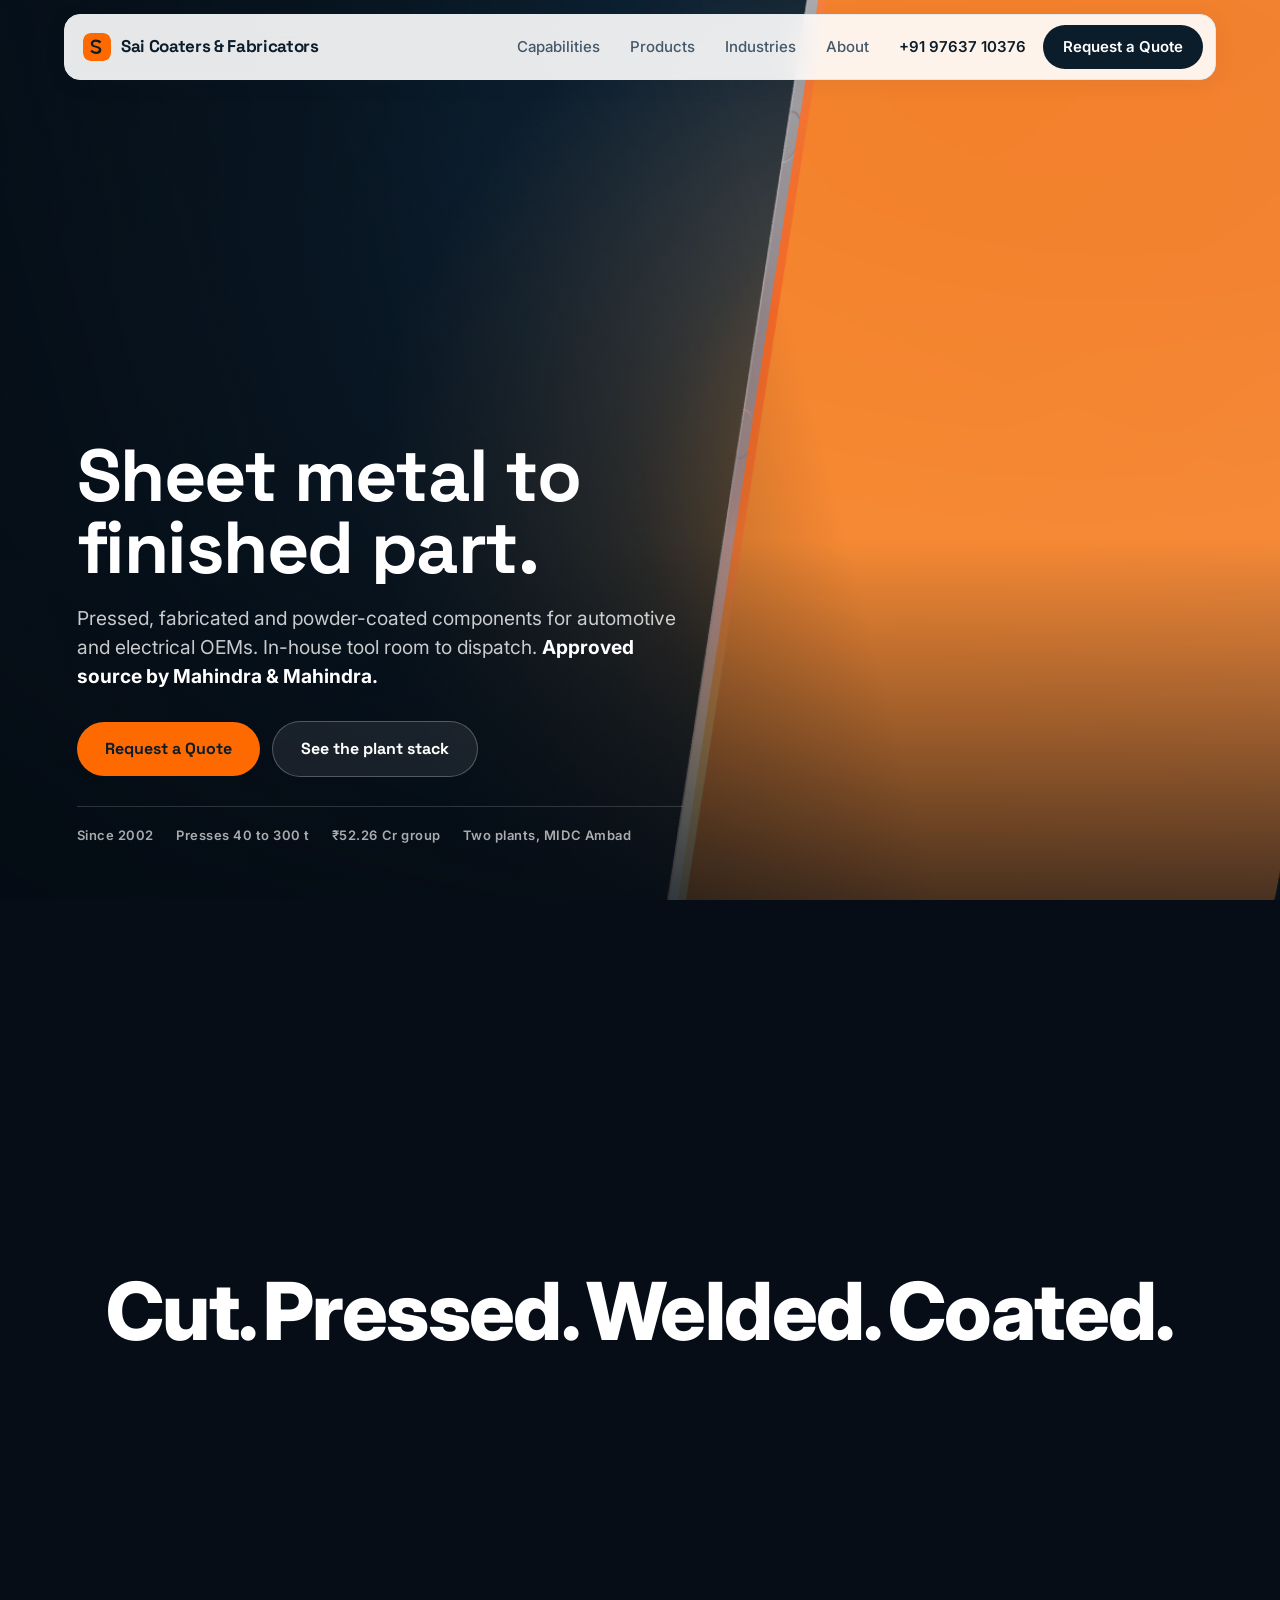
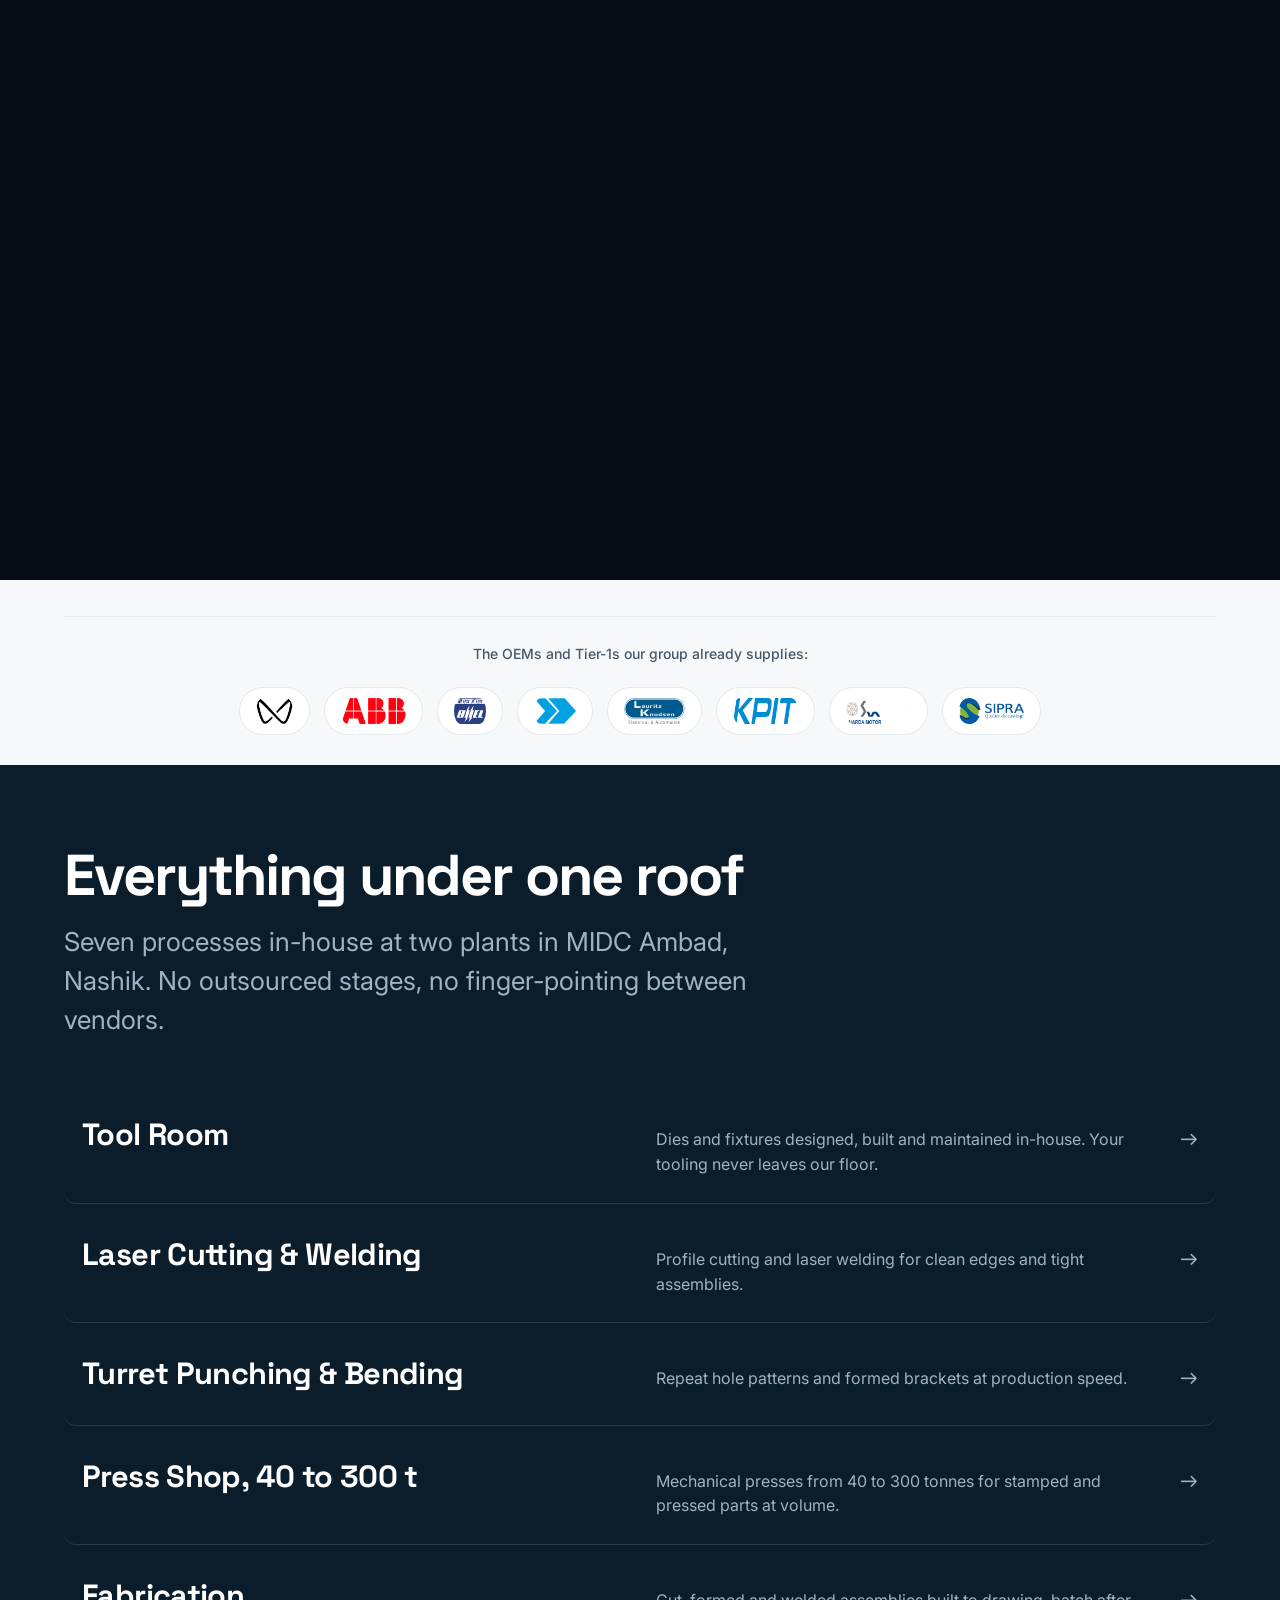
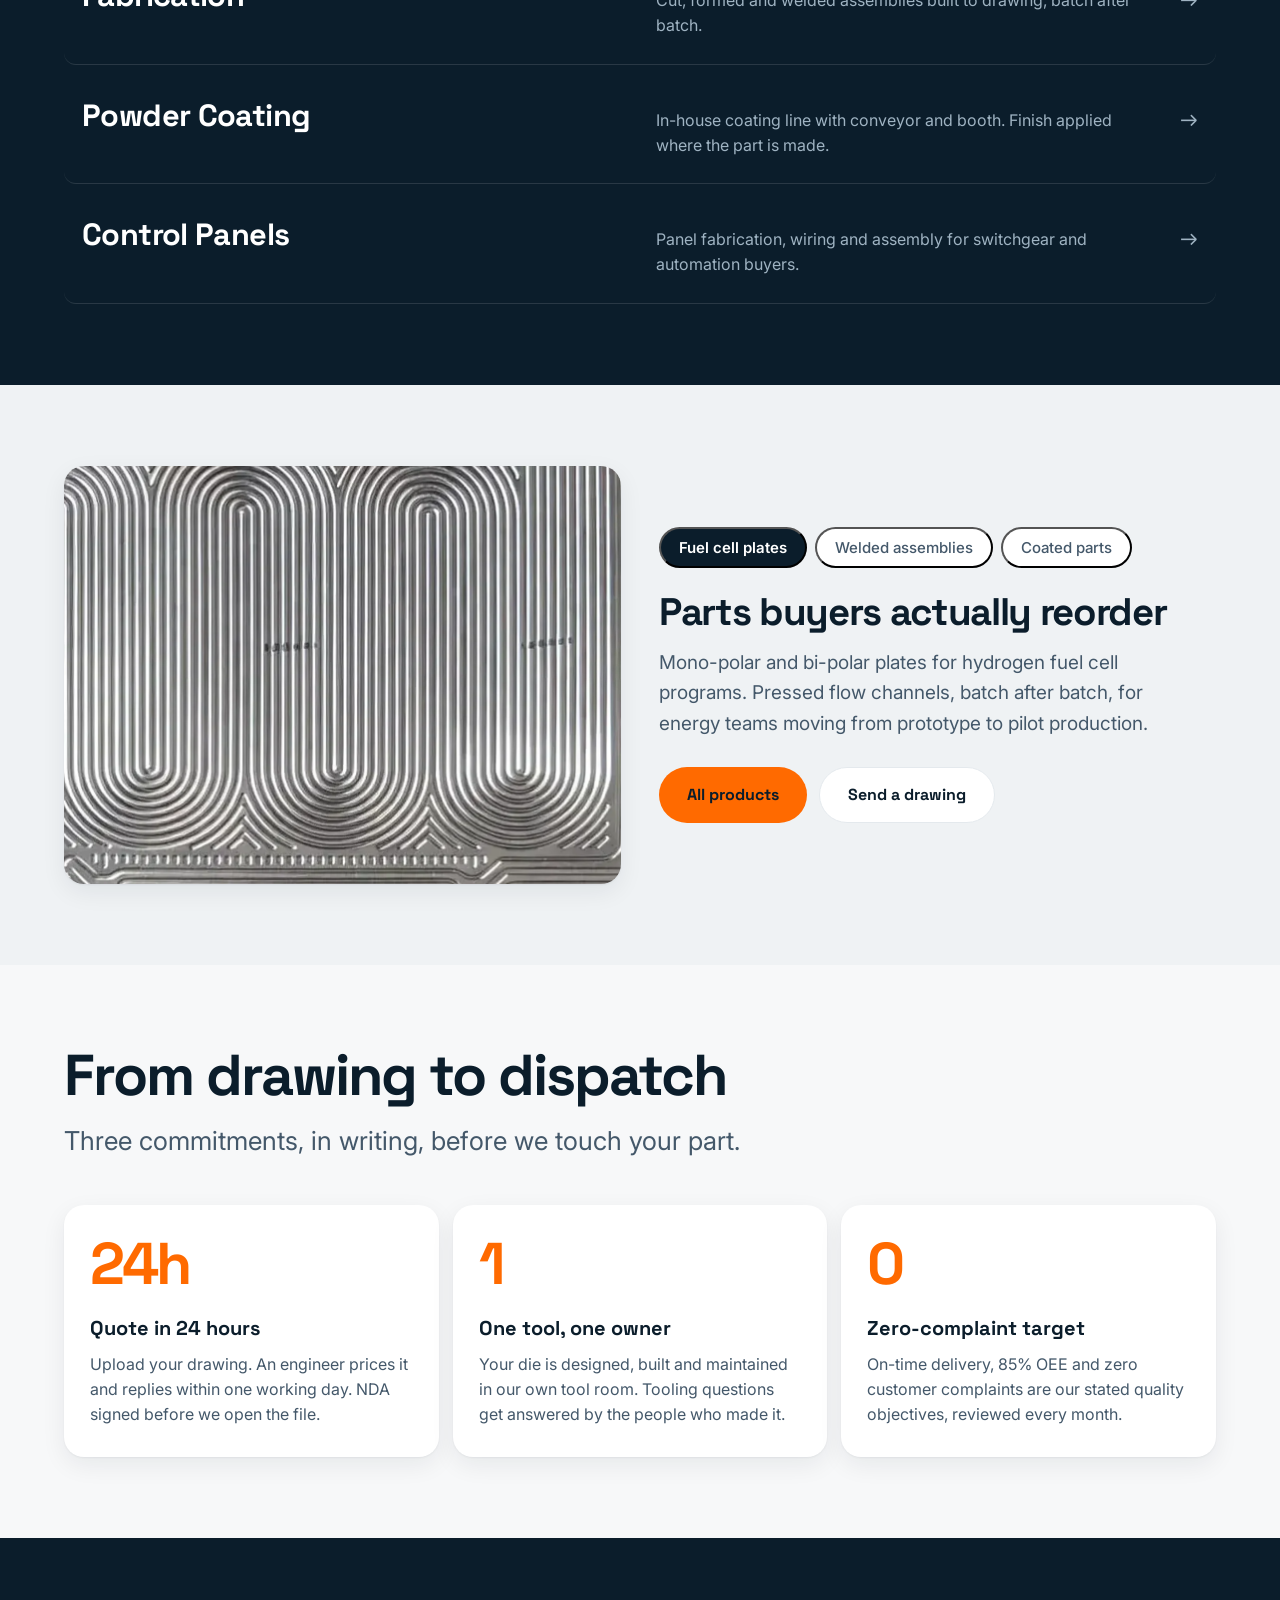
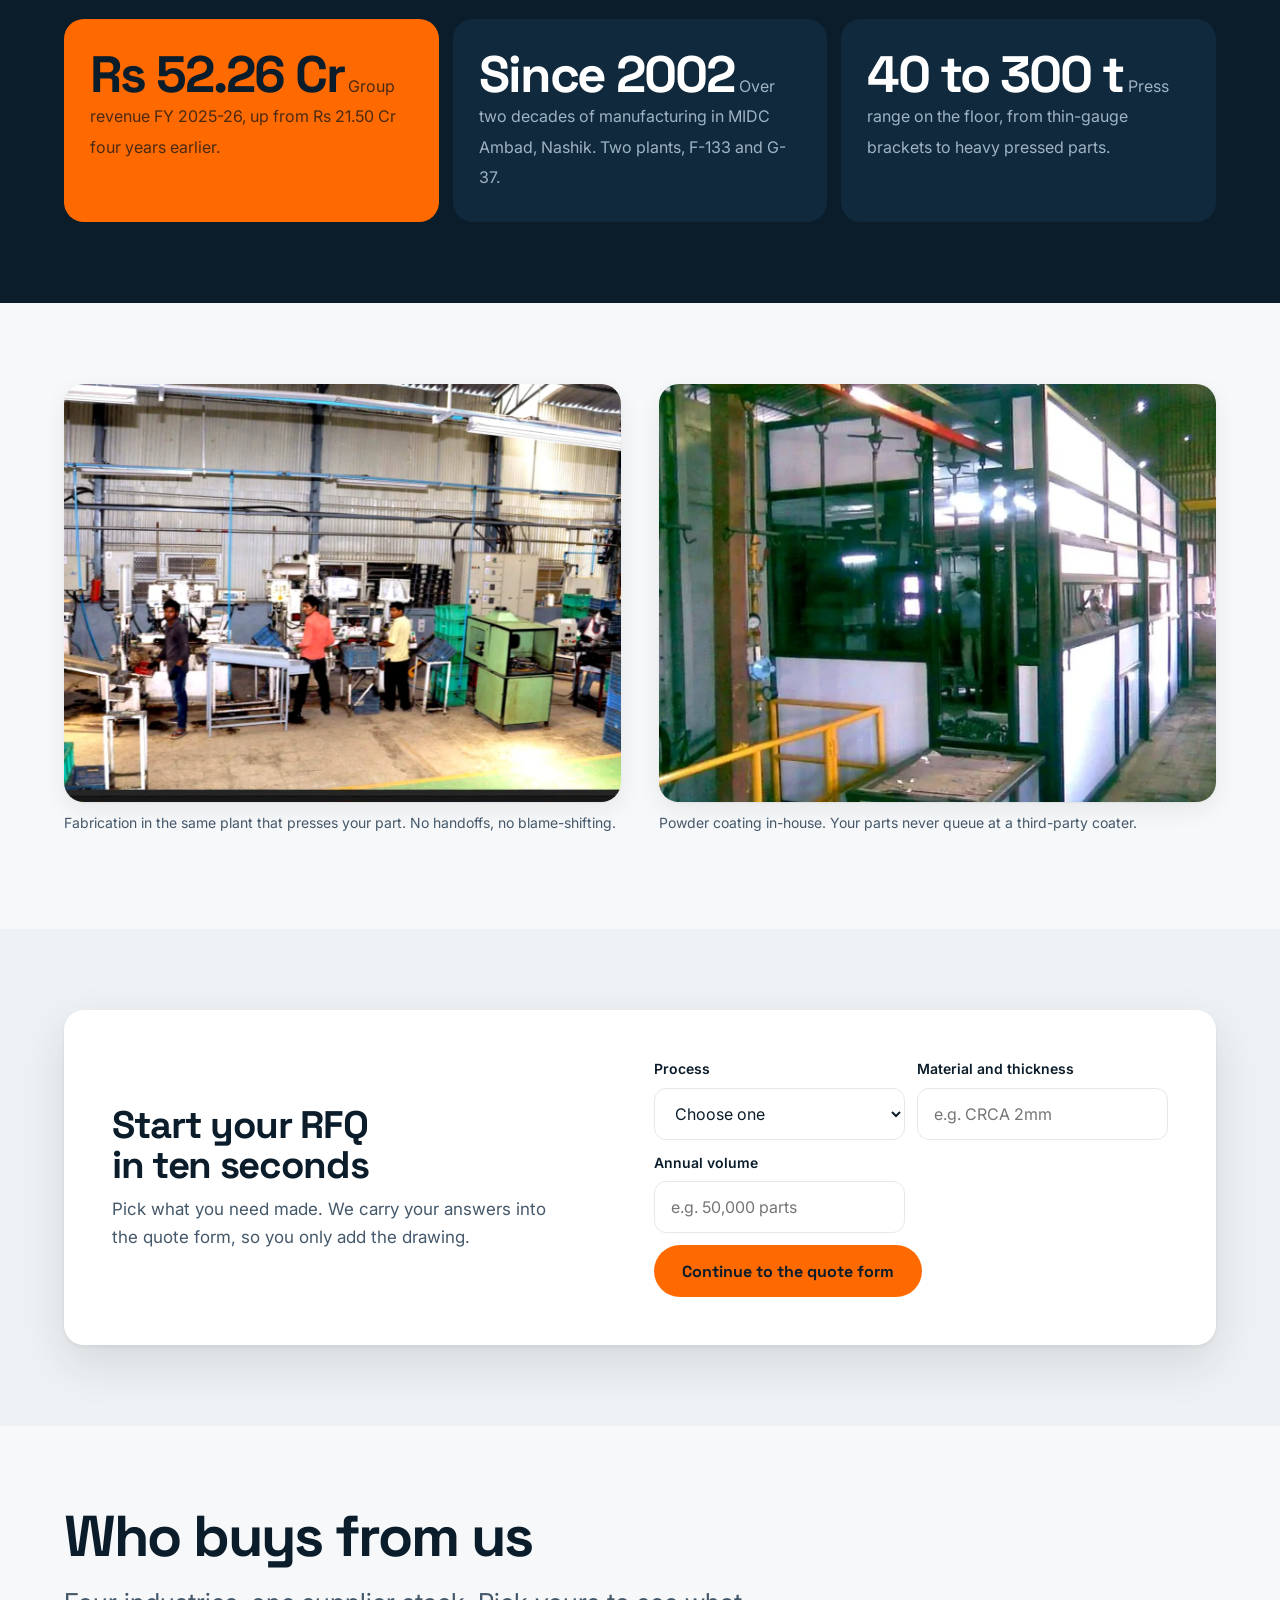
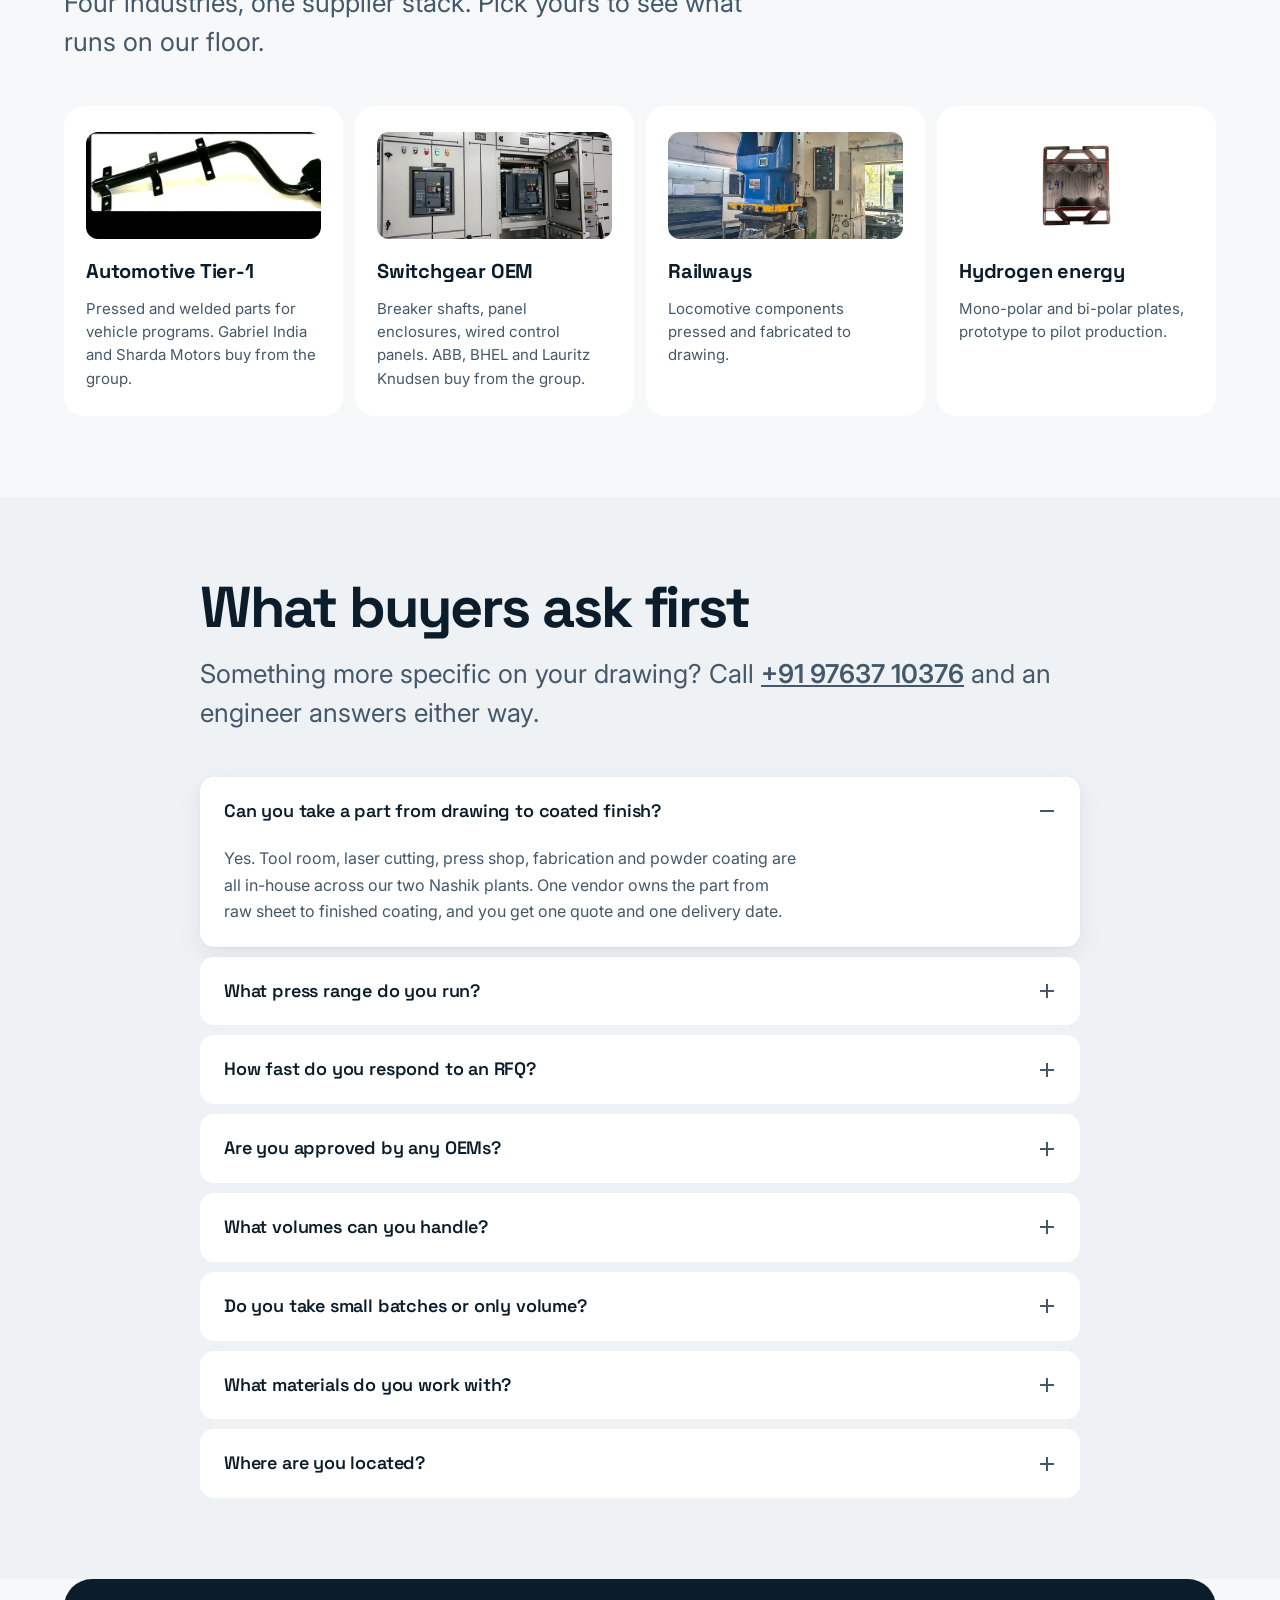
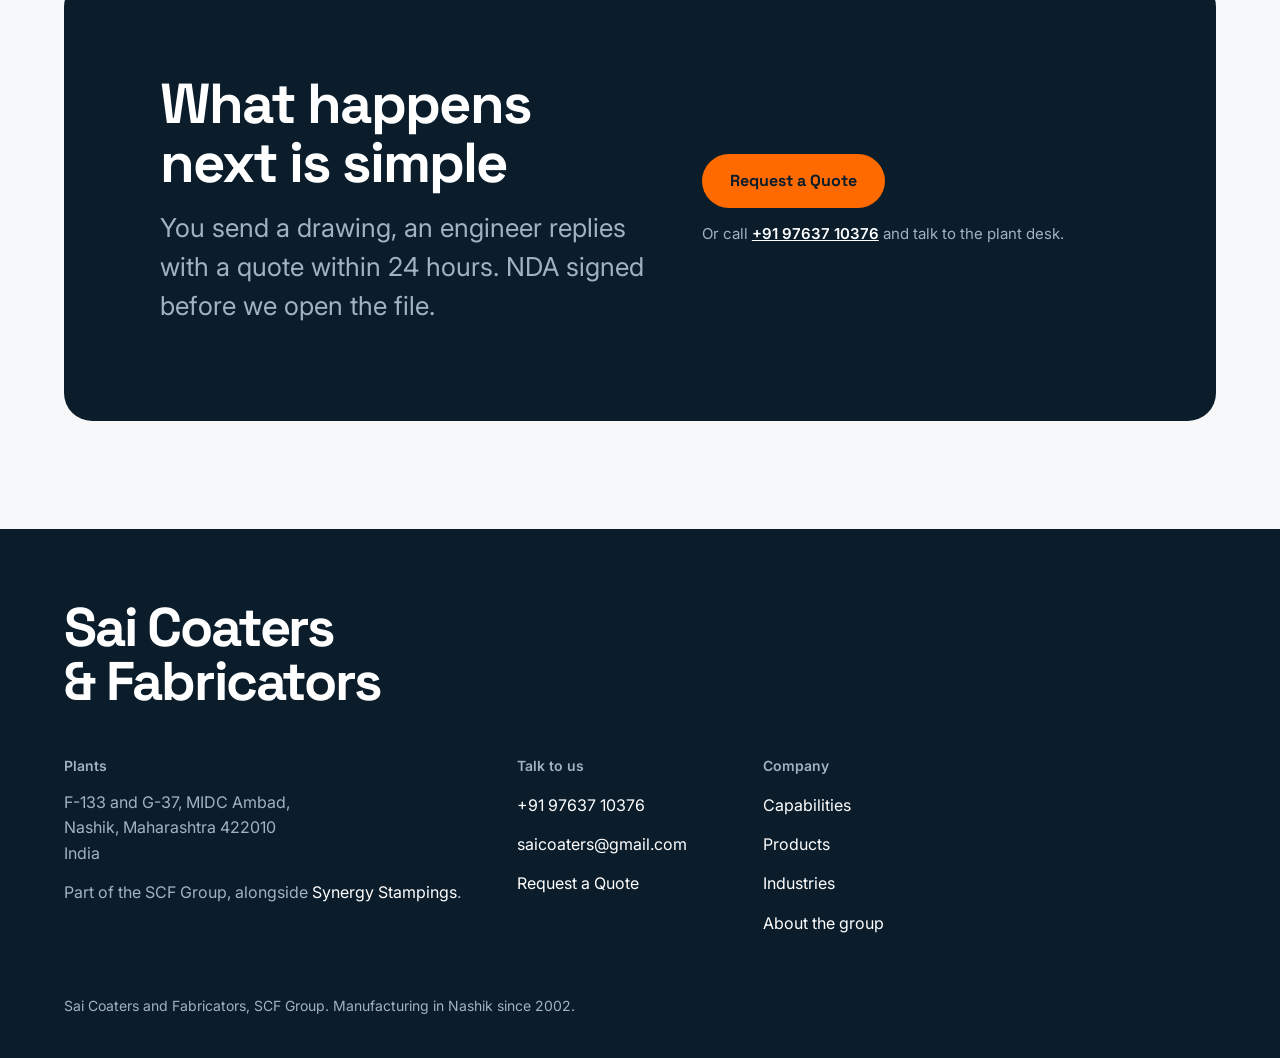
==== commit c0f3a601: "Tab-reveal images force eager (lazy imgs in hidden panels never loaded)" ====
--- a/sai-coaters/index.html
+++ b/sai-coaters/index.html
@@ -10,7 +10,7 @@
 <link rel="preconnect" href="https://fonts.googleapis.com">
 <link rel="preconnect" href="https://fonts.gstatic.com" crossorigin>
 <link href="https://fonts.googleapis.com/css2?family=Space+Grotesk:wght@400;500;600;700&family=Inter:wght@400;500;600;700&display=swap" rel="stylesheet">
-<link rel="stylesheet" href="assets/site.css?v=1792092621">
+<link rel="stylesheet" href="assets/site.css?v=1792093005">
 <script type="application/ld+json">
 {
   "@context": "https://schema.org",
@@ -416,7 +416,7 @@
 <script type="module">
   // 3D hero loads AFTER first paint: the fallback image is the LCP visual;
   // three.js (671KB) downloads during idle time, then fades in.
-  const boot3d = () => import('./assets/hero3d.js?v=1792092621').then(m => {
+  const boot3d = () => import('./assets/hero3d.js?v=1792093005').then(m => {
     try {
       m.initHero3D({ kind: 'plate', accent: 0xFF6A00, mount: '#hero3d', modelX: 2.0, modelScale: 1.18 });
       document.getElementById('hero3d').classList.add('on');
@@ -425,7 +425,7 @@
   if ('requestIdleCallback' in window) requestIdleCallback(boot3d, { timeout: 2500 });
   else window.addEventListener('load', () => setTimeout(boot3d, 300));
 </script>
-<script src="assets/scrollfx.js?v=1792092621" defer></script>
-<script src="assets/site.js?v=1792092621" defer></script>
+<script src="assets/scrollfx.js?v=1792093005" defer></script>
+<script src="assets/site.js?v=1792093005" defer></script>
 </body>
 </html>
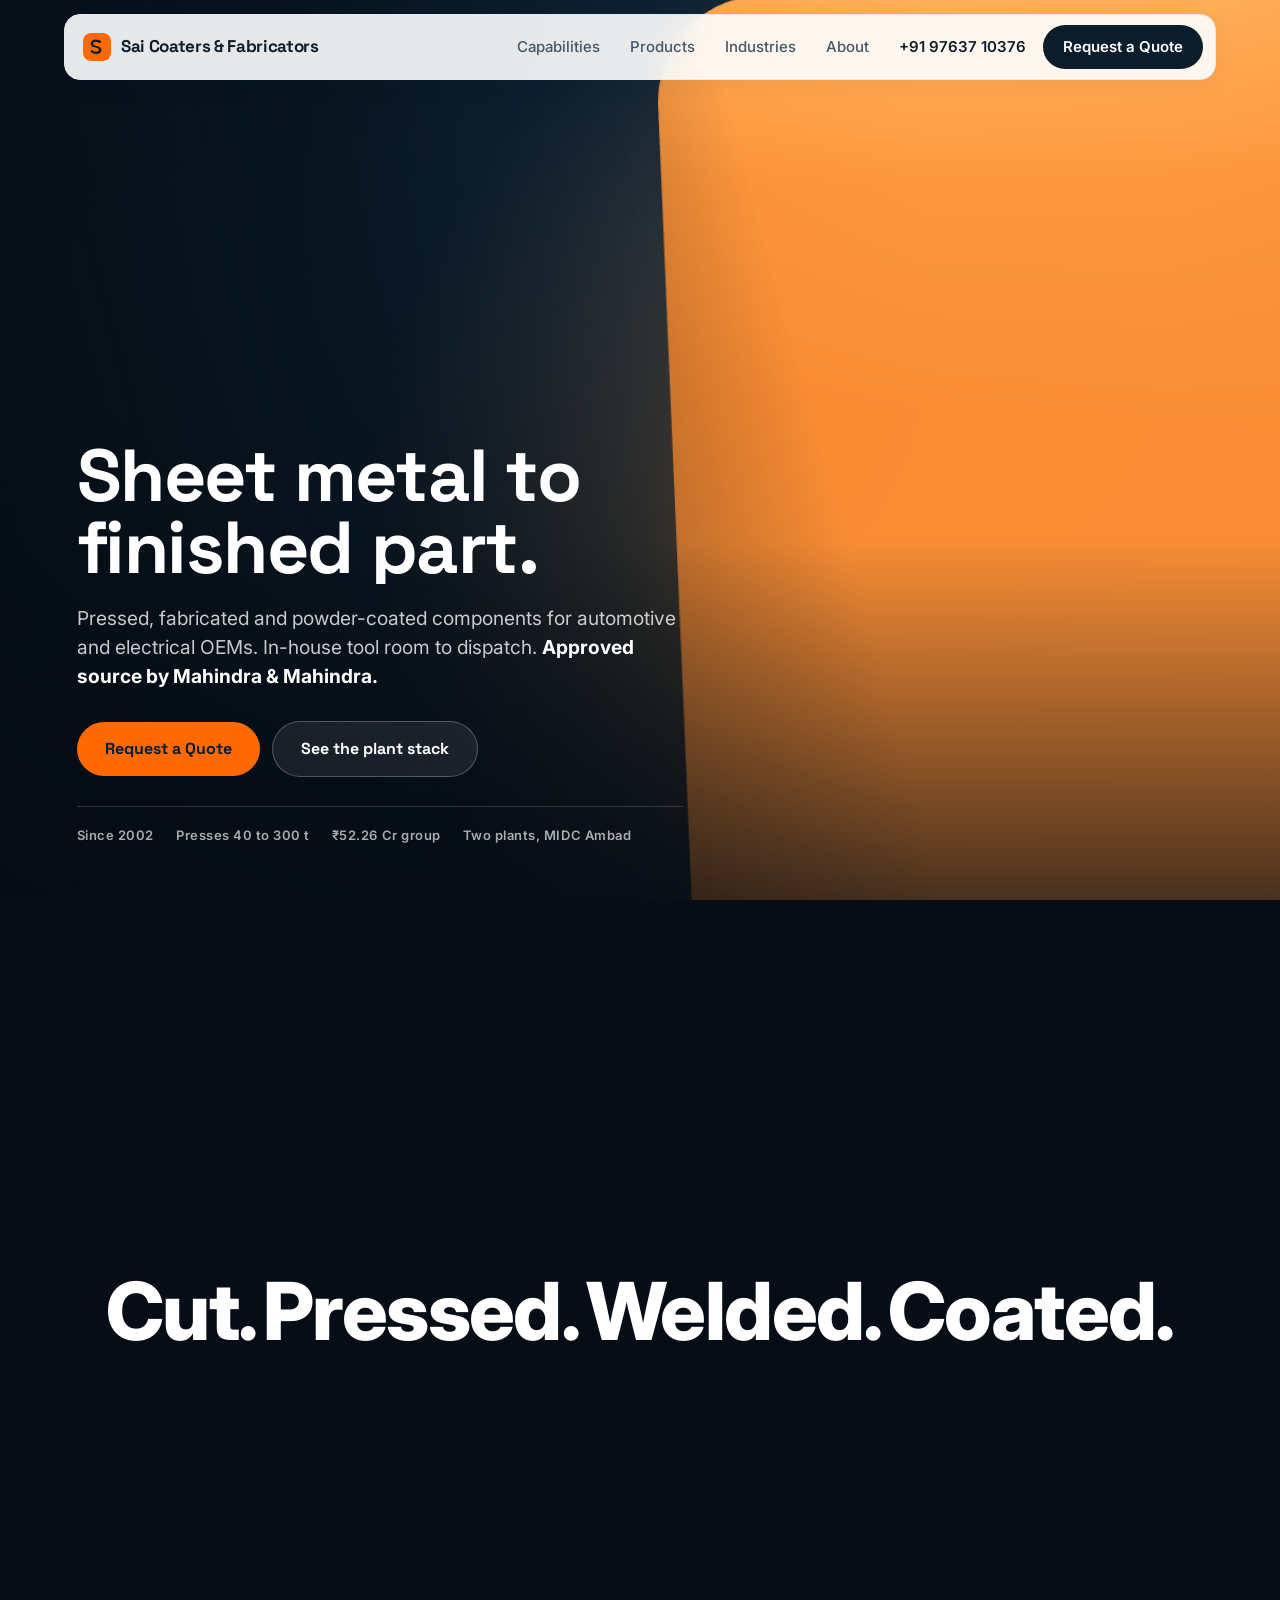
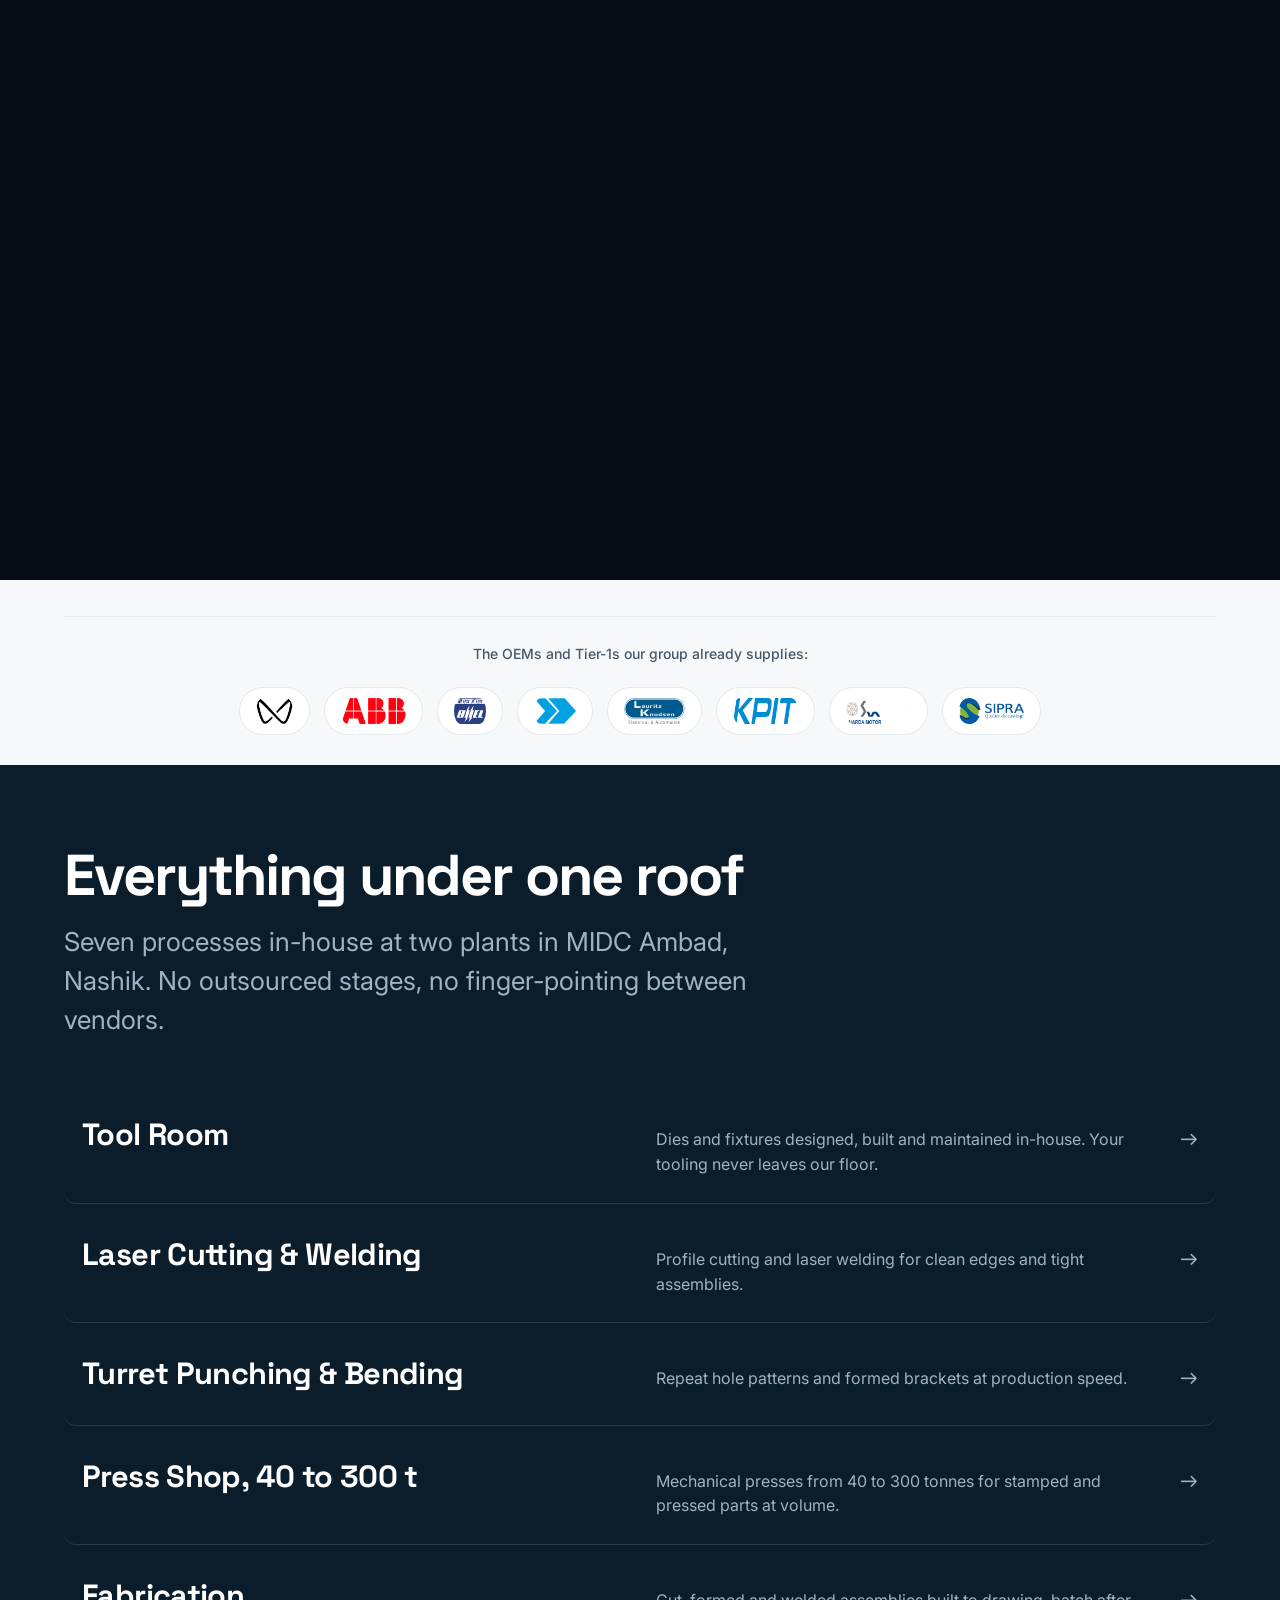
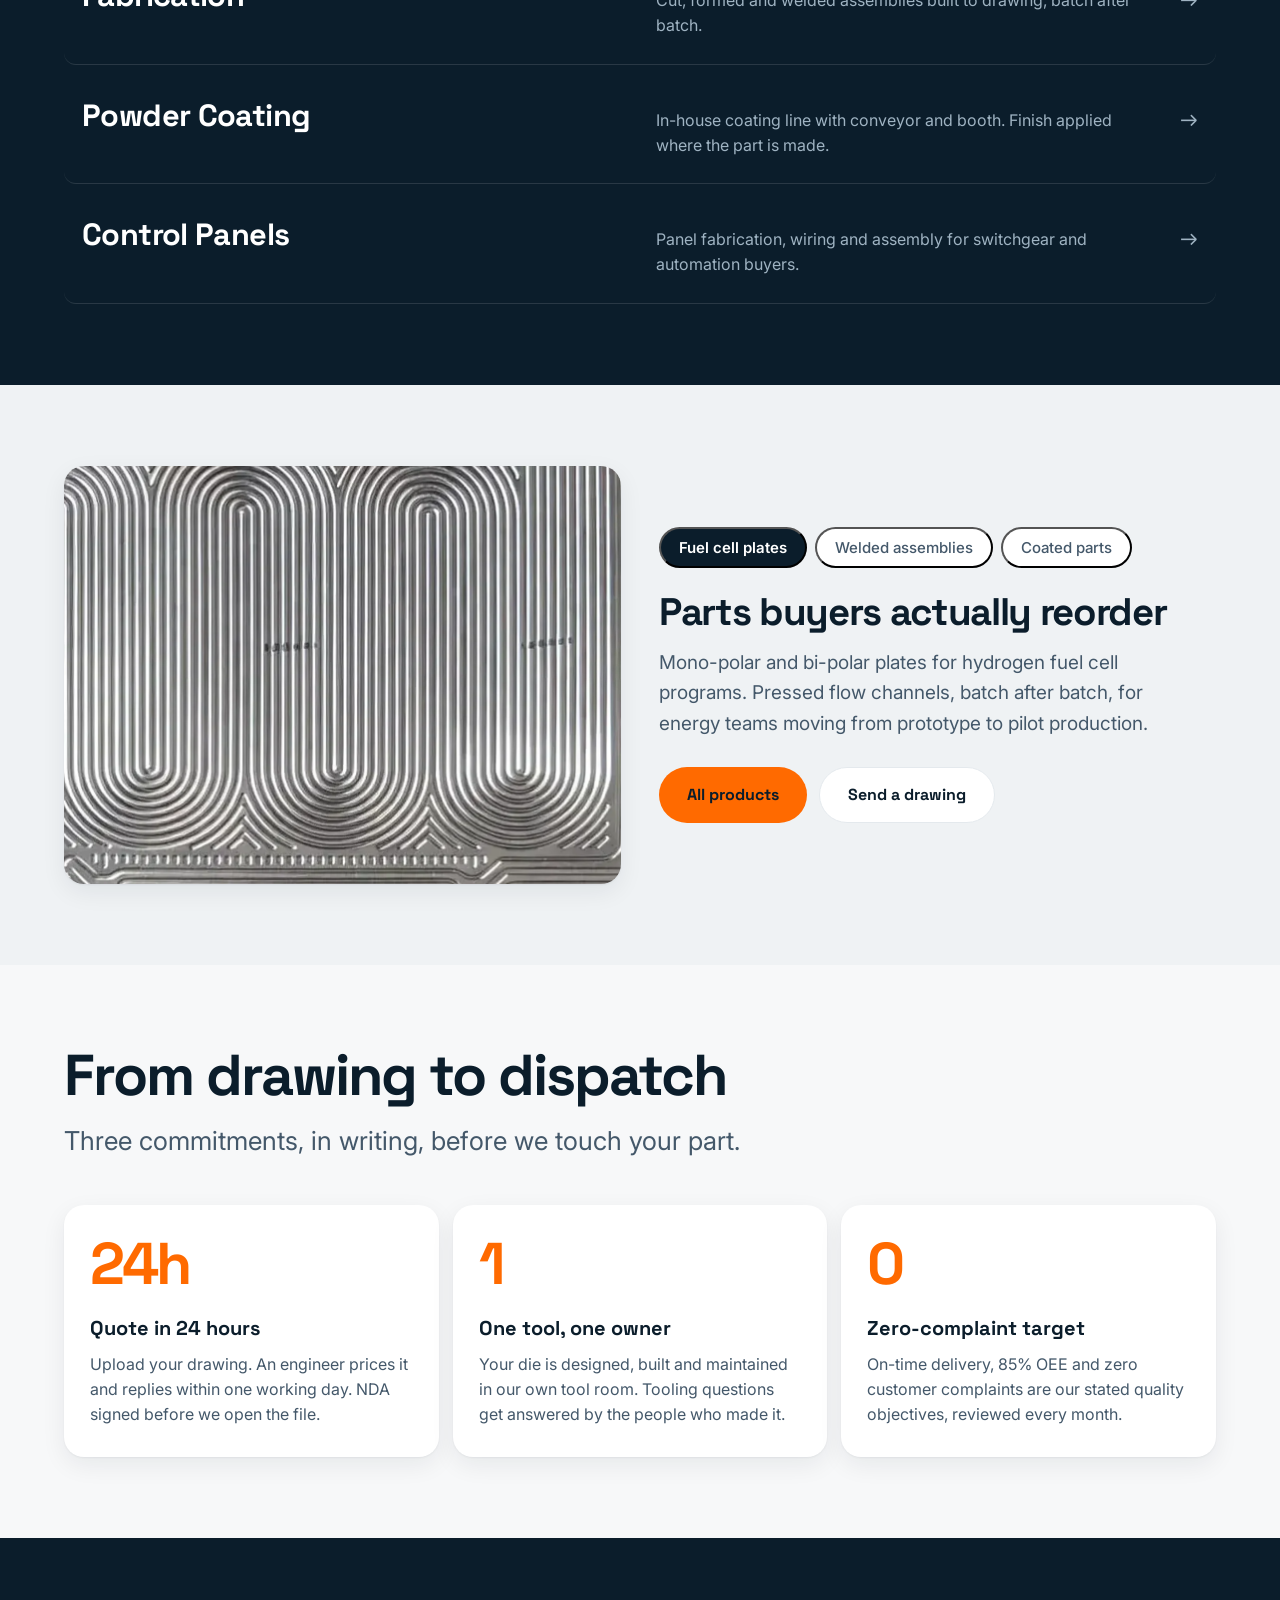
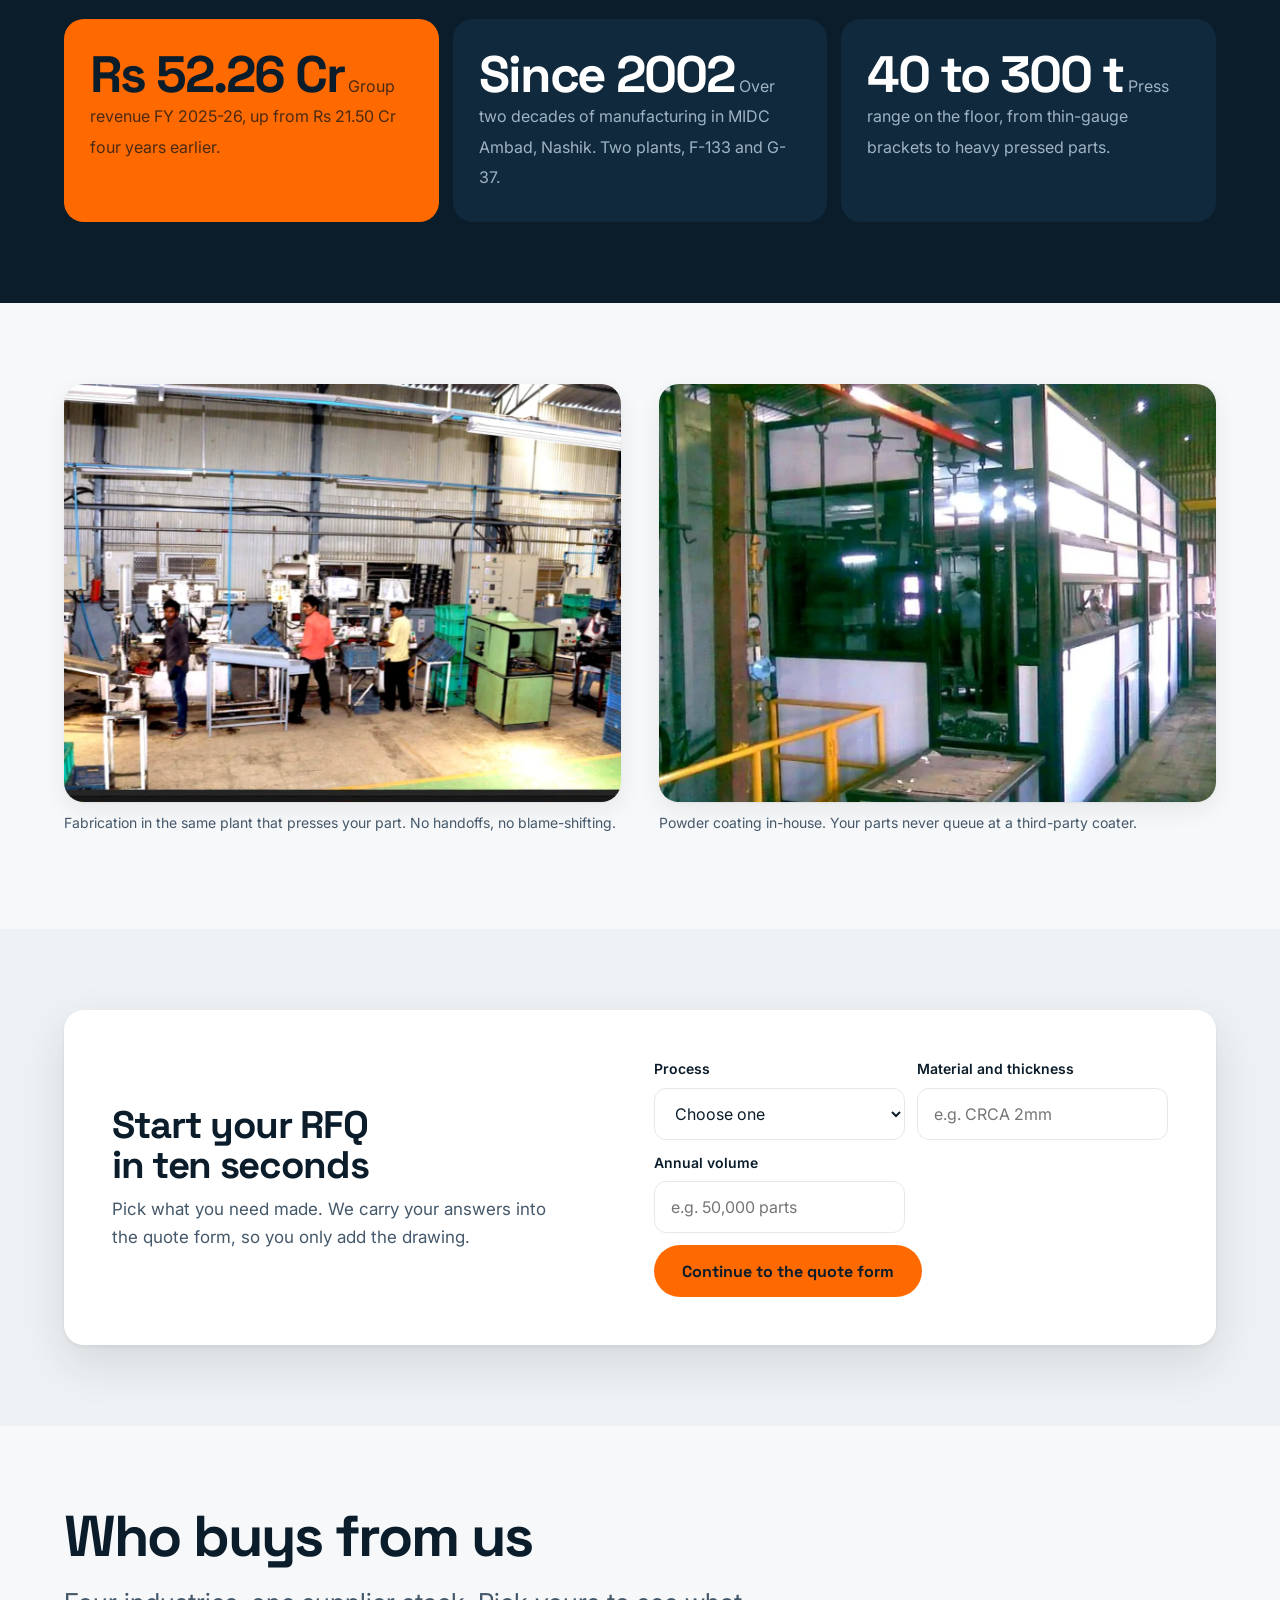
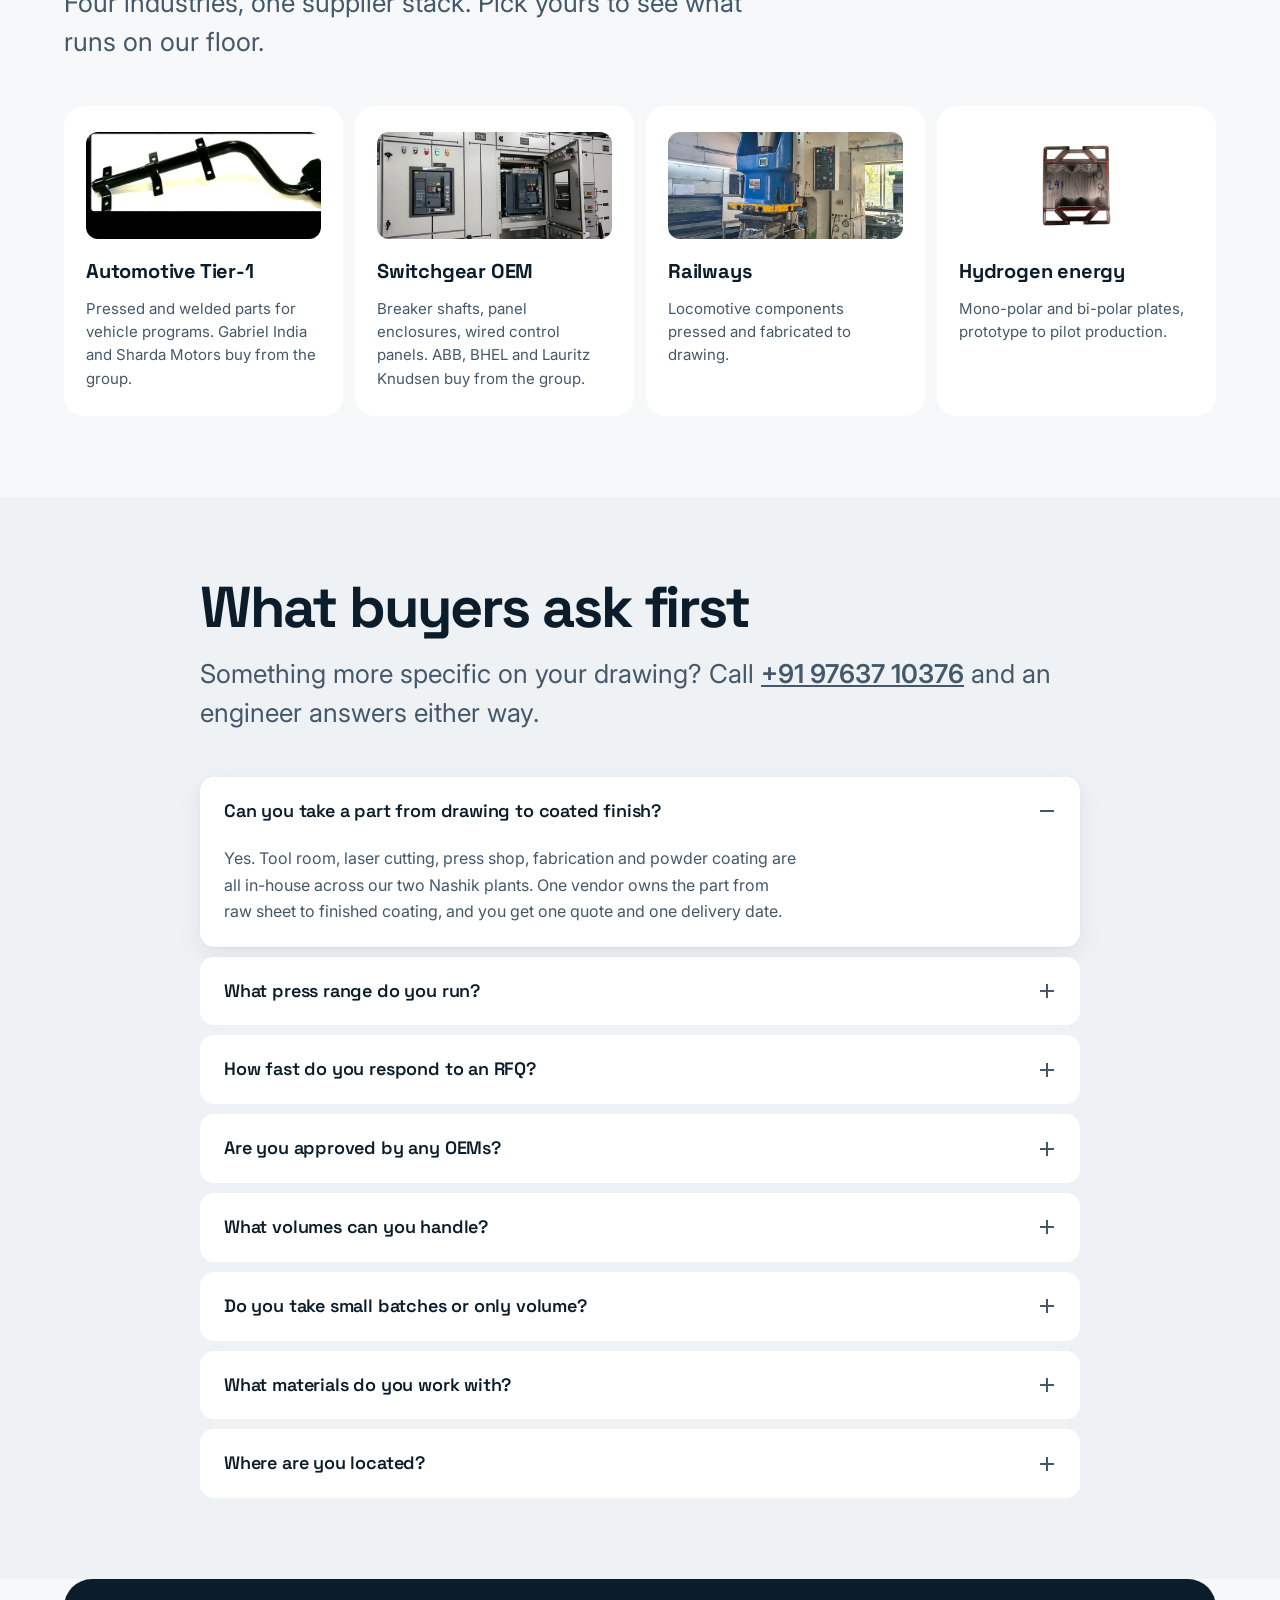
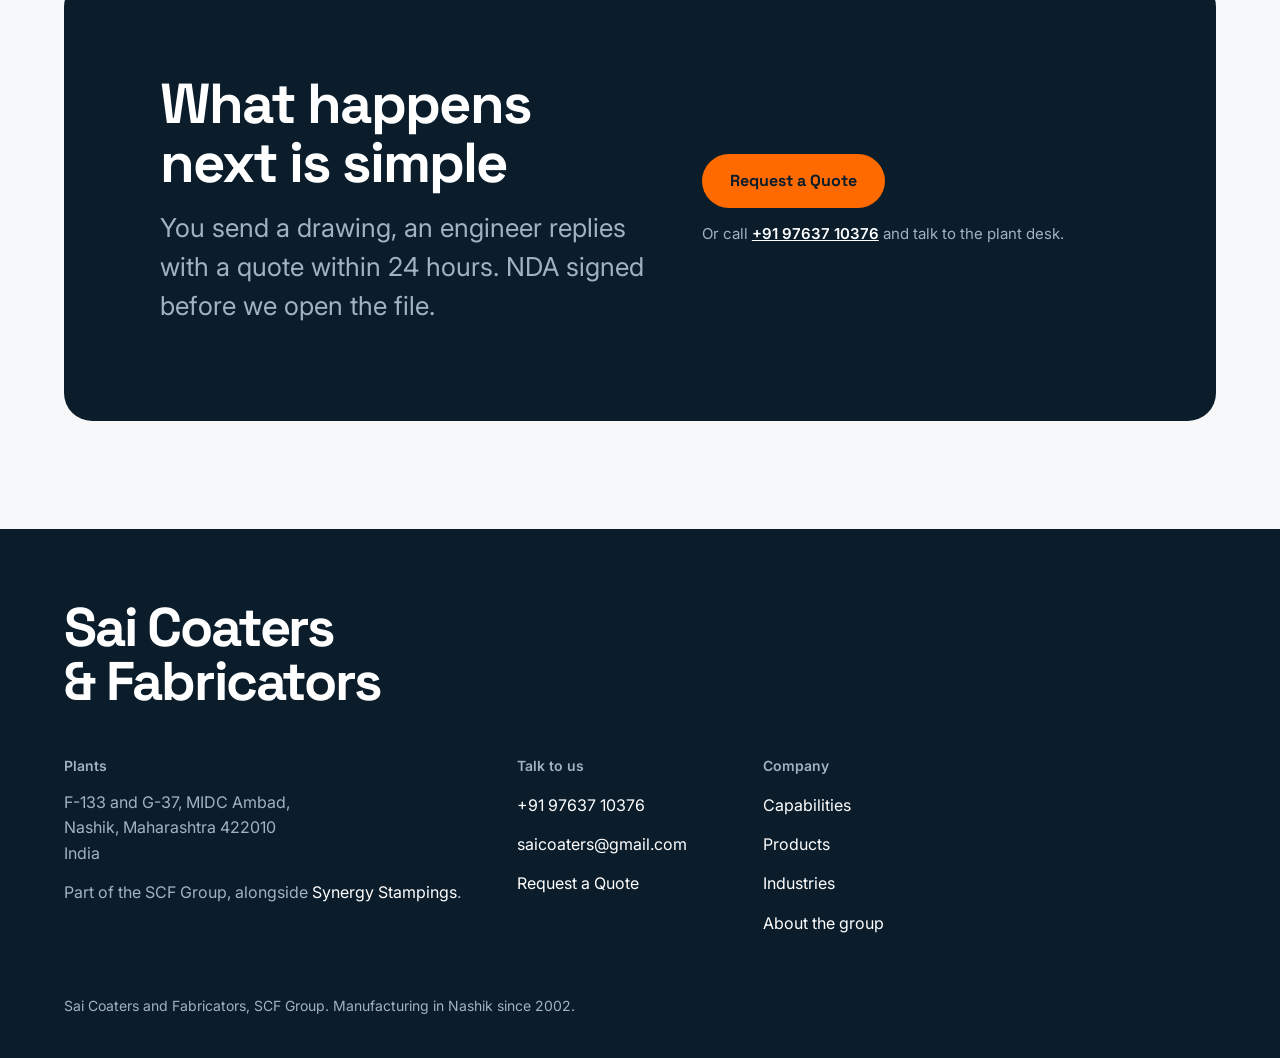
==== commit 0f7fed71: "WebGL-fail fallback: no3d class fades in hero photo; syn got the missing rule; hero3d guards no-webg" ====
--- a/sai-coaters/index.html
+++ b/sai-coaters/index.html
@@ -10,7 +10,7 @@
 <link rel="preconnect" href="https://fonts.googleapis.com">
 <link rel="preconnect" href="https://fonts.gstatic.com" crossorigin>
 <link href="https://fonts.googleapis.com/css2?family=Space+Grotesk:wght@400;500;600;700&family=Inter:wght@400;500;600;700&display=swap" rel="stylesheet">
-<link rel="stylesheet" href="assets/site.css?v=1792093005">
+<link rel="stylesheet" href="assets/site.css?v=1792093434">
 <script type="application/ld+json">
 {
   "@context": "https://schema.org",
@@ -416,16 +416,16 @@
 <script type="module">
   // 3D hero loads AFTER first paint: the fallback image is the LCP visual;
   // three.js (671KB) downloads during idle time, then fades in.
-  const boot3d = () => import('./assets/hero3d.js?v=1792093005').then(m => {
+  const boot3d = () => import('./assets/hero3d.js?v=1792093434').then(m => {
     try {
       m.initHero3D({ kind: 'plate', accent: 0xFF6A00, mount: '#hero3d', modelX: 2.0, modelScale: 1.18 });
       document.getElementById('hero3d').classList.add('on');
-    } catch (e) { /* fallback photo stays */ }
-  }).catch(() => {});
+    } catch (e) { document.getElementById('hero3d').classList.add('no3d'); }
+  }).catch(() => { document.getElementById('hero3d').classList.add('no3d'); });
   if ('requestIdleCallback' in window) requestIdleCallback(boot3d, { timeout: 2500 });
   else window.addEventListener('load', () => setTimeout(boot3d, 300));
 </script>
-<script src="assets/scrollfx.js?v=1792093005" defer></script>
-<script src="assets/site.js?v=1792093005" defer></script>
+<script src="assets/scrollfx.js?v=1792093434" defer></script>
+<script src="assets/site.js?v=1792093434" defer></script>
 </body>
 </html>
